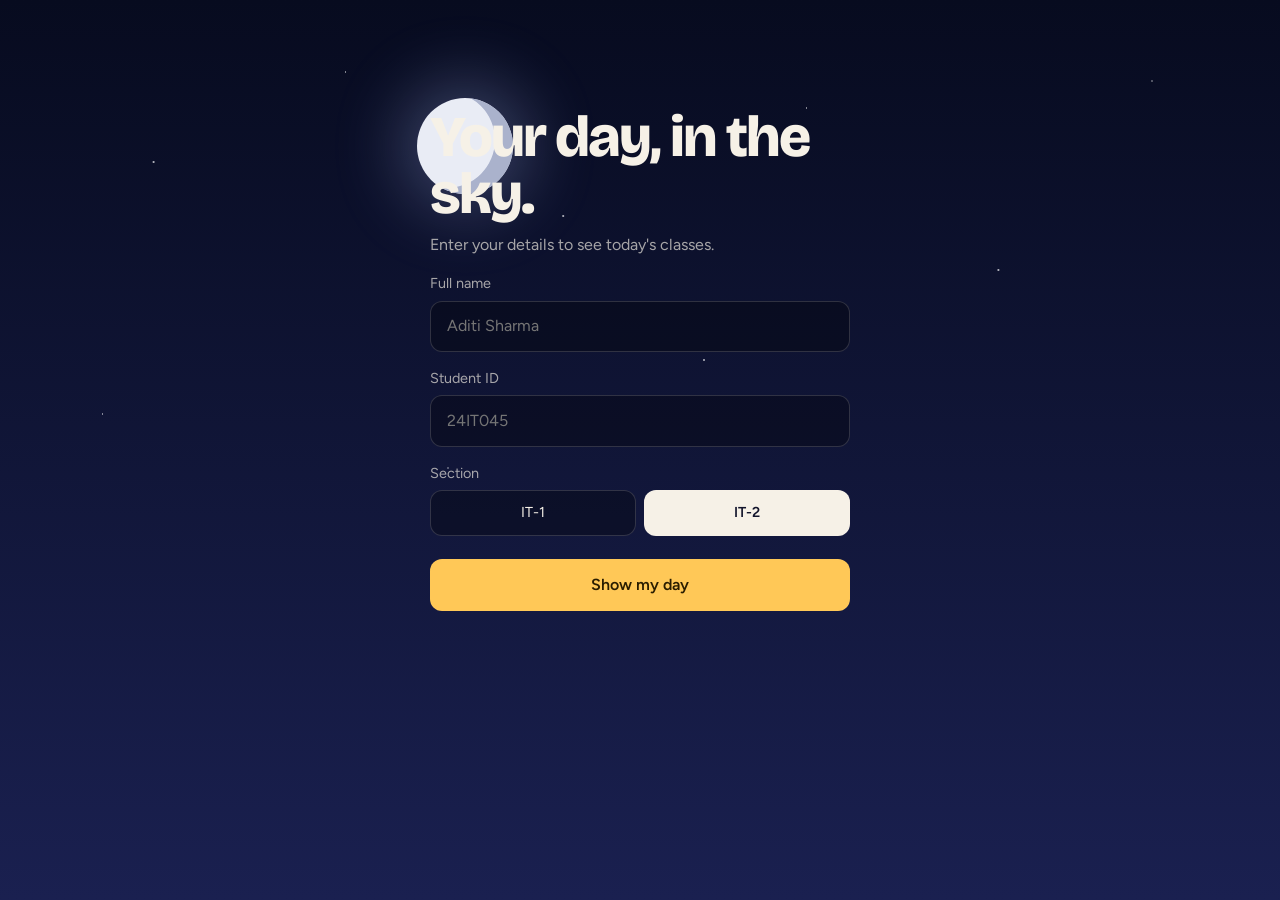
==== index.html @ 698bbb36 "Refactor attendance styles and update HTML structure" ====
<!DOCTYPE html>
<html lang="en">
<head>
<meta charset="UTF-8">
<meta name="viewport" content="width=device-width, initial-scale=1, viewport-fit=cover">
<title>IT 2nd Year · NextGen Hub</title>
<link rel="preconnect" href="https://fonts.googleapis.com">
<link rel="preconnect" href="https://fonts.gstatic.com" crossorigin>
<link href="https://fonts.googleapis.com/css2?family=Bricolage+Grotesque:opsz,wght@12..96,500;12..96,800&family=Figtree:wght@400;500;600&display=swap" rel="stylesheet">
<style>
:root{--ink:#f6f1e7;--dim:rgba(246,241,231,.66);--glass:rgba(8,10,28,.46);--line:rgba(246,241,231,.16);--amber:#ffc857;--bad:#ff8a8a;color-scheme:dark;box-sizing:border-box;padding-top:env(safe-area-inset-top,0px);padding-bottom:env(safe-area-inset-bottom,0px)}
*,*::before,*::after{box-sizing:inherit}
html{scroll-padding-top:env(safe-area-inset-top,0px);background:#0b1026}
body{margin:0;min-height:100vh;font:400 1rem/1.5 Figtree,system-ui,sans-serif;color:var(--ink);overflow-x:hidden}
button,input,textarea{font:inherit;color:inherit}
button{cursor:pointer}
:focus-visible{outline:2px solid var(--amber);outline-offset:2px}
[hidden]{display:none!important}
.sky{position:fixed;inset:0;z-index:-1;overflow:hidden}
.sky::after{content:"";position:absolute;inset:0;opacity:var(--stars,0);background:
radial-gradient(1.5px 1.5px at 12% 18%,#fff,transparent),radial-gradient(1px 1px at 27% 8%,#fff,transparent),radial-gradient(1.5px 1.5px at 44% 24%,#fff,transparent),radial-gradient(1px 1px at 63% 12%,#fff,transparent),radial-gradient(1.5px 1.5px at 78% 30%,#fff,transparent),radial-gradient(1px 1px at 90% 9%,#fff,transparent),radial-gradient(1px 1px at 8% 46%,#fff,transparent),radial-gradient(1.5px 1.5px at 55% 40%,#fff,transparent),radial-gradient(1px 1px at 35% 52%,#fff,transparent)}
.orb{position:absolute;width:150px;height:150px;border-radius:50%;transform:translate(-50%,0);transition:left 1s,top 1s}
.orb.sun{background:radial-gradient(circle,#fff3c4 0 28%,#ffc857 48%,rgba(255,200,87,.35) 62%,transparent 72%)}
.orb.moon{width:96px;height:96px;background:#e9ecf5;box-shadow:inset -18px -6px 0 0 #aab2cc,0 0 70px 14px rgba(180,195,255,.3)}
.top{display:flex;justify-content:space-between;align-items:center;padding:1rem clamp(1rem,5vw,2.5rem)}
.who{font-weight:600}.who small{display:block;font-weight:400;color:var(--dim)}
.ghost{background:var(--glass);border:1px solid var(--line);border-radius:99px;padding:.45rem 1rem;backdrop-filter:blur(12px)}
main{max-width:860px;margin:0 auto;padding:0 clamp(1rem,5vw,2rem) 8rem}
.big{font:800 clamp(2.3rem,8vw,5.2rem)/.98 "Bricolage Grotesque",sans-serif;letter-spacing:-.035em;margin:.3rem 0 .8rem;text-shadow:0 2px 24px rgba(0,0,0,.35)}
.hero{padding:min(22vh,9rem) 0 2rem;text-shadow:0 1px 12px rgba(0,0,0,.4)}
.hero .when{color:var(--dim);font-weight:500}
.hero .sub{font-size:1.1rem;color:var(--ink)}
.bar{height:6px;border-radius:9px;background:var(--line);margin-top:1.2rem;overflow:hidden;max-width:420px}
.bar i{display:block;height:100%;background:var(--amber);border-radius:9px}
.strip{display:flex;gap:.5rem;overflow-x:auto;padding:.3rem 0 1rem;scrollbar-width:none}
.strip::-webkit-scrollbar{display:none}
.chip{flex:none;background:var(--glass);border:1px solid var(--line);border-radius:99px;padding:.5rem 1rem;backdrop-filter:blur(12px);color:var(--dim)}
.chip[aria-pressed=true]{background:var(--ink);color:#12142b;font-weight:600;border-color:var(--ink)}
.chip.today::after{content:"";display:inline-block;width:6px;height:6px;border-radius:50%;background:var(--amber);margin-left:.45rem;vertical-align:middle}
h2.dayh{font:500 1.1rem "Bricolage Grotesque",sans-serif;margin:1.6rem 0 .6rem;color:var(--dim)}
.row{display:grid;grid-template-columns:7.5rem 1fr;gap:1rem;margin-bottom:.75rem;align-items:stretch}
.row time{color:var(--dim);font-size:.9rem;padding-top:1rem;text-align:right}
.card{background:var(--glass);border:1px solid var(--line);border-left:5px solid var(--c);border-radius:14px;padding:.9rem 1.1rem;backdrop-filter:blur(14px)}
.card b{font-weight:600;display:block}
.card span{color:var(--dim);font-size:.9rem}
.card em{font-style:normal;float:right;margin-left:.8rem;font-weight:600;color:var(--c)}
.row.done{opacity:.45}
.row.live .card{box-shadow:0 0 0 1px var(--c),0 0 36px -4px var(--c);background:rgba(8,10,28,.68)}
.empty{color:var(--dim);padding:2rem 0}
.panel{background:var(--glass);border:1px solid var(--line);border-radius:18px;padding:1.2rem;backdrop-filter:blur(14px)}
.chat{display:flex;flex-direction:column;gap:.7rem;padding:7rem 0 1rem}
.msg{max-width:86%;padding:.7rem 1rem;border-radius:16px;white-space:pre-wrap;background:var(--glass);border:1px solid var(--line);backdrop-filter:blur(14px)}
.msg.me{align-self:flex-end;background:var(--ink);color:#12142b;border-color:var(--ink)}
.ask{display:flex;gap:.5rem;margin-top:.5rem}
.in{width:100%;background:rgba(0,0,0,.3);border:1px solid var(--line);border-radius:12px;padding:.8rem 1rem}
.go{background:var(--amber);color:#2a1d00;border:0;border-radius:12px;padding:.7rem 1.2rem;font-weight:600}
.next{padding:min(20vh,7rem) 0 1.5rem}
.hrow{display:flex;gap:1rem;align-items:center;padding:.8rem 0;border-bottom:1px solid var(--line)}
.hrow.past{opacity:.4;text-decoration:line-through}
.hrow>span:first-child{font-size:1.6rem}.hrow div{flex:1}.hrow small{display:block;color:var(--dim)}
.notes{display:grid;gap:.8rem;margin-top:1rem}
@media(min-width:640px){.notes{grid-template-columns:1fr 1fr}}
.note{display:flex;flex-direction:column;justify-content:space-between;gap:1rem;white-space:pre-wrap}
.note small{color:var(--dim)}
.del{background:none;border:1px solid var(--line);border-radius:8px;color:var(--bad);padding:.2rem .6rem;float:right}
.auth{min-height:80vh;display:grid;place-items:center;padding:1rem}
.auth form{width:min(420px,100%)}
.auth h1{font:800 clamp(2.4rem,9vw,3.6rem)/1 "Bricolage Grotesque",sans-serif;letter-spacing:-.035em;margin:0 0 .6rem}
.auth label{display:block;margin:1rem 0 .35rem;color:var(--dim);font-size:.9rem}
.seg{display:flex;gap:.5rem}
.seg label{flex:1;margin:0;text-align:center;padding:.7rem;border:1px solid var(--line);border-radius:12px;background:rgba(0,0,0,.3);cursor:pointer;color:var(--ink)}
.seg input{position:absolute;opacity:0}
.seg label:has(input:checked){background:var(--ink);color:#12142b;font-weight:600}
.seg label:has(input:focus-visible){outline:2px solid var(--amber)}
.err{color:var(--bad);margin:.6rem 0 0}
.auth .go{width:100%;margin-top:1.4rem;padding:.9rem}
.dock{position:fixed;left:50%;bottom:calc(14px + env(safe-area-inset-bottom,0px));transform:translateX(-50%);display:flex;gap:.2rem;padding:.35rem;background:rgba(8,10,28,.72);border:1px solid var(--line);border-radius:99px;backdrop-filter:blur(18px);z-index:5}
.dock button{background:none;border:0;border-radius:99px;padding:.6rem 1.05rem;color:var(--dim)}
.dock button[aria-current=page]{background:var(--ink);color:#12142b;font-weight:600}
.toast{position:fixed;top:calc(16px + env(safe-area-inset-top,0px));left:50%;transform:translate(-50%,-90px);background:var(--ink);color:#12142b;padding:.6rem 1.1rem;border-radius:99px;font-weight:600;transition:transform .3s;z-index:9}
.toast.on{transform:translate(-50%,0)}
@media(max-width:520px){.row{grid-template-columns:1fr;gap:.2rem}.row time{text-align:left;padding:0}}
@media(prefers-reduced-motion:reduce){.orb,.toast{transition:none}}

/* ---- attendance styles (Subject & Day-wise) ---- */
.att-hero{padding:min(18vh,6rem) 0 1.2rem}
.att-summary{display:grid;grid-template-columns:repeat(auto-fit,minmax(180px,1fr));gap:.8rem;margin:1rem 0 1.2rem}
.att-stat{background:rgba(0,0,0,.25);border:1px solid var(--line);border-radius:14px;padding:.9rem 1.1rem}
.att-stat small{display:block;color:var(--dim);font-size:.8rem;margin-bottom:.2rem}
.att-stat b{font:800 1.6rem "Bricolage Grotesque",sans-serif;color:var(--ink)}
.att-stat.good b{color:#4ade80}
.att-stat.warn b{color:var(--bad)}

.att-mode-toggle{display:inline-flex;gap:.35rem;background:rgba(0,0,0,.35);padding:.3rem;border-radius:99px;border:1px solid var(--line);margin-bottom:1.2rem}
.att-mode-btn{background:none;border:0;border-radius:99px;padding:.45rem 1.1rem;color:var(--dim);font-size:.88rem;font-weight:500;cursor:pointer;transition:all .2s}
.att-mode-btn.active{background:var(--ink);color:#12142b;font-weight:600}

.att-day-strip{display:flex;gap:.5rem;overflow-x:auto;padding:.2rem 0 1.2rem;scrollbar-width:none}
.att-day-strip::-webkit-scrollbar{display:none}

.att-card{display:flex;justify-content:space-between;align-items:center;gap:1.25rem;flex-wrap:wrap;padding:1.15rem 1.3rem;position:relative;margin-bottom:1rem;background:var(--glass);border:1px solid var(--line);border-radius:16px;backdrop-filter:blur(14px)}
.att-info{flex:1;min-width:240px}
.att-meta{font-size:.82rem;color:var(--dim);margin-bottom:.25rem;display:flex;align-items:center;gap:.6rem;flex-wrap:wrap}
.att-meta span{color:var(--amber);font-weight:600}
.att-name-row{display:flex;align-items:center;gap:.6rem;flex-wrap:wrap;margin-bottom:.35rem}
.att-title{font-size:1.15rem;font-weight:600;color:var(--ink)}
.att-badge{font-size:.75rem;padding:.2rem .6rem;border-radius:99px;font-weight:600;font-family:inherit}
.att-badge.safe{background:rgba(74,222,128,.15);color:#4ade80;border:1px solid rgba(74,222,128,.3)}
.att-badge.short{background:rgba(255,138,138,.15);color:var(--bad);border:1px solid rgba(255,138,138,.3)}
.att-badge.neutral{background:rgba(246,241,231,.1);color:var(--dim);border:1px solid var(--line)}

.att-counts{font-size:.9rem;color:var(--dim);margin-bottom:.5rem}
.att-counts b{color:var(--ink);font-weight:600}

.att-bar-shell{position:relative;height:8px;background:rgba(255,255,255,.08);border-radius:99px;overflow:hidden;margin:.5rem 0}
.att-bar-fill{height:100%;border-radius:99px;transition:width .4s ease}
.att-bar-fill.safe{background:#4ade80}
.att-bar-fill.short{background:var(--bad)}
.att-target-line{position:absolute;left:75%;top:0;bottom:0;width:2px;background:var(--amber);opacity:.85;z-index:2}

.att-advice{font-size:.85rem;font-weight:500;margin-top:.45rem;display:flex;align-items:center;gap:.4rem}
.att-advice.safe{color:#4ade80}
.att-advice.short{color:var(--bad)}
.att-advice.neutral{color:var(--dim)}

.att-actions{display:flex;align-items:center;gap:.5rem;flex-wrap:wrap}
.btn-att{border:0;padding:.6rem 1.05rem;border-radius:12px;font-weight:600;font-size:.9rem;display:inline-flex;align-items:center;gap:.35rem;transition:transform .15s,opacity .15s;cursor:pointer}
.btn-att:hover{transform:translateY(-1px)}
.btn-att:active{transform:translateY(0)}
.btn-pres{background:rgba(74,222,128,.2);color:#4ade80;border:1px solid rgba(74,222,128,.4)}
.btn-pres:hover{background:rgba(74,222,128,.3)}
.btn-abs{background:rgba(255,138,138,.2);color:var(--bad);border:1px solid rgba(255,138,138,.4)}
.btn-abs:hover{background:rgba(255,138,138,.3)}
.btn-sub-opt{background:none;border:1px solid var(--line);border-radius:8px;color:var(--dim);padding:.35rem .65rem;font-size:.8rem;cursor:pointer}
.btn-sub-opt:hover{color:var(--ink);border-color:var(--dim)}
.btn-sub-del{color:var(--bad);border-color:rgba(255,138,138,.3)}
.btn-sub-del:hover{background:rgba(255,138,138,.1)}

.att-add-box{margin:1.5rem 0;display:flex;gap:.5rem;flex-wrap:wrap}
.att-add-box input{flex:1;min-width:220px}

@media(max-width:600px){
  .att-card{flex-direction:column;align-items:stretch}
  .att-actions{justify-content:space-between;width:100%;margin-top:.5rem;padding-top:.7rem;border-top:1px solid var(--line)}
  .btn-att{flex:1;justify-content:center}
}

</style>
</head>
<body>
<div class="sky" id="sky"><i class="orb sun" id="orb"></i></div>

<div class="auth" id="auth">
  <form id="login">
    <h1>Your day, in the sky.</h1>
    <p style="color:var(--dim);margin:0">Enter your details to see today's classes.</p>
    <label for="nm">Full name</label><input class="in" id="nm" autocomplete="name" placeholder="Aditi Sharma">
    <label for="sid">Student ID</label><input class="in" id="sid" autocomplete="off" placeholder="24IT045">
    <label>Section</label>
    <div class="seg"><label><input type="radio" name="sec" value="1">IT-1</label><label><input type="radio" name="sec" value="2" checked>IT-2</label></div>
    <p class="err" id="err" hidden>Enter your name and student ID to continue.</p>
    <button class="go" type="submit">Show my day</button>
  </form>
</div>

<div id="app" hidden>
  <header class="top"><div class="who" id="who"></div><button class="ghost" id="out">Sign out</button></header>
  <main>
    <section id="v-day">
      <div class="hero" id="hero"></div>
      <div class="strip" id="strip" role="group" aria-label="Pick a day"></div>
      <div id="tl"></div>
    </section>
        <section id="v-att" hidden>
      <div class="att-hero">
        <div class="when" style="color:var(--dim)">Curriculum Timetable & 75% Goal Tracker</div>
        <h1 class="big">Attendance</h1>
        <p class="sub">Mark attendance for each subject and class session as Present or Absent. Track records by day or across subjects.</p>
        
        <div class="att-summary" id="att-summary"></div>

        <div style="display:flex;justify-content:space-between;align-items:center;flex-wrap:wrap;gap:1rem;margin-bottom:.5rem">
          <div class="att-mode-toggle" id="att-mode-toggle" role="tablist">
            <button class="att-mode-btn active" data-mode="day" role="tab">📅 By Day</button>
            <button class="att-mode-btn" data-mode="subject" role="tab">📚 By Subject</button>
          </div>
          <span style="font-size:.82rem;color:var(--dim)">Auto-calculates required classes to hit 75%</span>
        </div>

        <div class="att-day-strip" id="att-day-strip" role="group" aria-label="Select day for attendance"></div>
      </div>

      <div id="att-content-view"></div>

      <div id="att-subject-tools" hidden>
        <div class="panel" style="margin:1.5rem 0">
          <label for="new-sub-name" style="display:block;color:var(--dim);font-size:.85rem;margin-bottom:.5rem">Add Additional Subject / Lab</label>
          <form class="att-add-box" id="add-sub-form">
            <input class="in" id="new-sub-name" placeholder="Subject name (e.g. Web Development, Elective Lab)..." autocomplete="off" aria-label="Subject name">
            <button class="go" type="submit">+ Add subject</button>
          </form>
        </div>
      </div>
    </section>
    <section id="v-ask" hidden>
      <div class="chat" id="log"><div class="msg">Ask me about any day's classes, who teaches a subject, where a class is, or the next holiday.</div></div>
      <div class="strip" id="sugg"></div>
      <form class="ask" id="askf"><input class="in" id="q" placeholder="Try: What's on Wednesday?" aria-label="Your question"><button class="go">Ask</button></form>
    </section>
    <section id="v-brk" hidden>
      <div class="next" id="nextbrk"></div>
      <div id="hol"></div>
    </section>
    <section id="v-notes" hidden>
      <div class="panel" style="margin-top:7rem">
        <label for="nt" style="display:block;color:var(--dim);margin-bottom:.5rem">New note</label>
        <textarea class="in" id="nt" rows="3" placeholder="A reminder, a formula, a to-do"></textarea>
        <p class="err" id="nerr" hidden>Write something before saving.</p>
        <div style="text-align:right;margin-top:.8rem"><button class="go" id="save">Save note</button></div>
      </div>
      <p style="color:var(--dim);font-size:.9rem">Notes are saved on this device only.</p>
      <div class="notes" id="notes"></div>
    </section>
  </main>
  <nav class="dock" id="dock" aria-label="Sections">
    <button data-v="day" aria-current="page">Day</button><button data-v="att">Attendance</button><button data-v="ask">Ask</button><button data-v="brk">Breaks</button><button data-v="notes">Notes</button>
  </nav>
</div>
<div class="toast" id="toast" role="status"></div>

<script>
const J="Mr. Sanjay Joshi",G="Dr. Govind Singh Kushwaha",A="Dr. Ashok Kumar",K="Prof. Arun Kumar",M="Mr. Jalaj Sharma",P="Dr. Shri Prakash Dwivedi";
const DSA="Data Structures and Algorithms",ETC="Effective Technical Communication",FIT="Foundations of Information Technology",DE="Digital Electronics",PS="Probability and Statistics",FLA="Formal Languages and Automata Theory";
const R="IT-202",PG="IT 202 / Golakota",CE="Comp Engg. Dept.";
// [day(1=Mon), start, end, subject, professor, venue, sections]
const RAW=[
[1,"11:00","12:00",DSA,J,R,"12"],[1,"12:00","13:00",ETC,G,R,"12"],[1,"15:00","16:00",FIT,A,R,"12"],
[2,"10:00","11:00",DSA,J,R,"12"],[2,"11:00","13:00",DE+" (Tutorial/Practical)",M,CE,"2"],[2,"14:00","15:00",PS+" (Tutorial)",K,PG,"1"],[2,"15:00","16:00",PS+" (Tutorial)",K,PG,"2"],[2,"16:00","17:00",FLA,P,R,"12"],
[3,"10:00","11:00",PS,K,PG,"12"],[3,"11:00","12:00",DE,M,R,"12"],[3,"12:00","13:00",FIT,A,R,"12"],[3,"15:00","17:00",DSA+" (Practical)",J,"IT-203","1"],[3,"15:00","17:00",FIT+" (Practical)",A,"IT-204","2"],
[4,"10:00","11:00",DSA,J,R,"12"],[4,"11:00","12:00",ETC,G,R,"12"],[4,"12:00","13:00",DE,M,R,"12"],[4,"15:00","17:00",DSA+" (Practical)",J,"IT-203","2"],
[5,"10:00","11:00",PS,K,PG,"12"],[5,"11:00","12:00",ETC,G,R,"12"],[5,"12:00","13:00",DE,M,R,"12"],[5,"15:00","17:00",DE+" (Practical)",M,CE,"1"],
[6,"09:00","11:00",FIT+" (Practical)",A,"IT-204","1"],[6,"11:00","12:00",FLA,P,R,"12"],[6,"12:00","13:00",PS,K,PG,"12"],[6,"14:00","18:00","NSS/NCC","","IT Complex","12"]
].map(r=>({d:r[0],s:tm(r[1]),e:tm(r[2]),sub:r[3],prof:r[4],ven:r[5],sec:r[6]}));
const HT={G:"Gazetted holiday",U:"University holiday",N:"National holiday"};
const HOL=[["2026-01-26","Republic Day","N","🇮🇳"],["2026-02-15","Mahashivratri","G","🔱"],["2026-03-03","Holika Dahan","G","🔥"],["2026-03-04","Holi","G","🎨"],["2026-03-19","Chetchand","G","🌊"],["2026-03-21","Eid-ul-Fitr","G","🌙"],["2026-03-26","Ram Navmi","G","🏹"],["2026-03-31","Mahavir Jayanti","G","🕊️"],["2026-04-03","Good Friday","G","⛪"],["2026-04-13","Approved by B.O.M.","U","🏛️"],["2026-04-14","Dr. Bheemrao Ambedkar B.day","G","📜"],["2026-05-01","Budh Purnima","G","☸️"],["2026-05-27","Eid-Ul-Zuha (Bakar-Eid)","G","🐑"],["2026-06-26","Moharram","G","🏴"],["2026-07-16","Harela","U","🌿"],["2026-08-15","Independence Day","N","🇮🇳"],["2026-08-26","Eid-E-Milad / Milad-Un-Nabi Barawafat","G","✨"],["2026-08-28","Rakshabandhan","G","🧵"],["2026-09-04","Shri Krishna Janmastmi","G","🪈"],["2026-09-17","Vishwakarma Pooja","G","⚙️"],["2026-10-02","Mahatma Gandhi Jayanti","N","🕊️"],["2026-10-20","Dushehra (Vidyadashmi)","G","🏹"],["2026-10-25","Maharishi Balmiki Jayanti","G","🪔"],["2026-11-07","Deepawali (Narak Chaturdashi)","G","🪔"],["2026-11-08","Deepawali","G","🪔"],["2026-11-10","Deepawali (Govardhan Pooja)","G","🐄"],["2026-11-11","Bhaijoo","G","👫"],["2026-11-20","Eigas-Bagwal","U","🪔"],["2026-11-24","Guru Nanak Jayanti / Guru Teghabadur Shahid Diwas","G","🪯"],["2026-12-25","Christmas Day","G","🎄"]]
.map(h=>({date:new Date(h[0]+"T00:00:00"),name:h[1],type:HT[h[2]],em:h[3]}));
const DAYS=["Sunday","Monday","Tuesday","Wednesday","Thursday","Friday","Saturday"];
const $=id=>document.getElementById(id);
let user={name:"",id:"",sec:"2"},notes={},sel=1,view="day";

function tm(s){const[a,b]=s.split(":");return +a*60+ +b}
function fmt(m){let h=Math.floor(m/60);const ap=h>=12?"PM":"AM";h=h%12||12;return h+":"+String(m%60).padStart(2,"0")+" "+ap}
function hue(s){const b=s.replace(/ \(.*\)/,"");let h=0;for(const c of b)h=(h*31+c.charCodeAt(0))%360;return h}
const mine=()=>RAW.filter(c=>c.sec.includes(user.sec)).sort((a,b)=>a.s-b.s);
const dayList=d=>mine().filter(c=>c.d===d);
function store(get,key,val){try{if(get)return JSON.parse(localStorage.getItem(key));localStorage.setItem(key,JSON.stringify(val))}catch(e){return null}}
function toast(t){const e=$("toast");e.textContent=t;e.classList.add("on");setTimeout(()=>e.classList.remove("on"),2200)}
const mins=m=>m>=60?Math.floor(m/60)+" hr"+(m%60?" "+m%60+" min":""):m+" min";
const dstr=d=>d.toLocaleDateString(undefined,{day:"numeric",month:"long",year:"numeric"});
const today0=()=>{const t=new Date();t.setHours(0,0,0,0);return t};

/* ---- sky ---- */
function paintSky(){
  const n=new Date(),t=n.getHours()+n.getMinutes()/60;
  const p=t<5||t>=20?["#070b1f","#1a2050",1]:t<8?["#2d2250","#b5605a",.25]:t<16?["#17456a","#3d86a0",0]:["#2b1d4a","#b34f5e",.15];
  $("sky").style.background=`linear-gradient(180deg,${p[0]},${p[1]})`;$("sky").style.setProperty("--stars",p[2]);
  document.documentElement.style.background=p[0];
  const o=$("orb"),day=t>=6&&t<18,q=day?(t-6)/12:((t<6?t+24:t)-18)/12;
  o.className="orb "+(day?"sun":"moon");
  o.style.left=(8+q*84)+"%";o.style.top=(6+(1-Math.sin(Math.PI*q))*38)+"vh";
}

/* ---- day view ---- */
function hero(){
  const n=new Date(),nm=n.getHours()*60+n.getMinutes(),d=n.getDay(),list=dayList(d);
  const live=list.find(c=>nm>=c.s&&nm<c.e),nx=list.find(c=>c.s>nm);
  const clock=n.toLocaleDateString(undefined,{weekday:"long",day:"numeric",month:"long"})+", "+n.toLocaleTimeString(undefined,{hour:"numeric",minute:"2-digit",second:"2-digit"});
  let h=`<div class="when">${clock}</div>`;
  if(live){const pr=Math.round((nm-live.s)/(live.e-live.s)*100);
    h+=`<h1 class="big">${live.sub}</h1><div class="sub">${live.ven}${live.prof?" · "+live.prof:""}</div><div class="when" style="margin-top:.4rem">Ends at ${fmt(live.e)}, ${mins(live.e-nm)} left</div><div class="bar" role="progressbar" aria-valuenow="${pr}" aria-valuemin="0" aria-valuemax="100"><i style="width:${pr}%"></i></div>`;
  }else if(nx){
    h+=`<h1 class="big">${nx.sub}</h1><div class="sub">${nx.ven}${nx.prof?" · "+nx.prof:""}</div><div class="when" style="margin-top:.4rem">Starts at ${fmt(nx.s)}, in ${mins(nx.s-nm)}</div>`;
  }else{
    let t="";for(let i=1;i<=7;i++){const dd=(d+i)%7,l=dayList(dd);if(l.length){t=`Next class: ${DAYS[dd]} at ${fmt(l[0].s)}, ${l[0].sub}.`;break}}
    h+=`<h1 class="big">${list.length?"Done for today.":"No classes today."}</h1><div class="sub">${t}</div>`;
  }
  $("hero").innerHTML=h;
}
function strip(){
  const td=new Date().getDay();
  $("strip").innerHTML=["All",1,2,3,4,5,6].map(v=>`<button class="chip${v===td?" today":""}" data-d="${v}" aria-pressed="${v===sel}">${v==="All"?"Whole week":DAYS[v]}</button>`).join("");
}
function row(c,st){const col=`hsl(${hue(c.sub)} 75% 68%)`;
  return `<div class="row ${st}" style="--c:${col}"><time>${fmt(c.s)} – ${fmt(c.e)}</time><div class="card"><em>${c.ven}</em><b>${c.sub}</b><span>${c.prof||"All students"}</span></div></div>`}
function timeline(){
  const n=new Date(),nm=n.getHours()*60+n.getMinutes(),td=n.getDay();
  const ds=sel==="All"?[1,2,3,4,5,6]:[sel];let h="";
  ds.forEach(d=>{const l=dayList(d);
    if(sel==="All")h+=`<h2 class="dayh">${DAYS[d]}</h2>`;
    if(!l.length){h+=`<div class="empty">No classes on ${DAYS[d]}.</div>`;return}
    h+=l.map(c=>row(c,d===td?(nm>=c.e?"done":nm>=c.s?"live":""):"")).join("")});
  $("tl").innerHTML=h;
}

/* ---- ask ---- */
function say(who,t){const m=document.createElement("div");m.className="msg "+who;m.textContent=t;$("log").appendChild(m);m.scrollIntoView({block:"end",behavior:"smooth"})}
function bot(raw){
  const q=raw.toLowerCase(),has=(...w)=>w.some(x=>new RegExp("\\b"+x+"\\b").test(q)),first=user.name.split(" ")[0]||"there";
  let d=DAYS.findIndex(x=>q.includes(x.toLowerCase()));if(has("today"))d=new Date().getDay();
  if(d===0)return "Sunday has no classes. Enjoy the day off.";
  if(d>0){const l=dayList(d);return l.length?`${DAYS[d]} for IT-${user.sec}:\n`+l.map(c=>`• ${fmt(c.s)}–${fmt(c.e)}: ${c.sub} in ${c.ven}${c.prof?" ("+c.prof+")":""}`).join("\n"):`No classes on ${DAYS[d]}.`}
  if(has("holiday","holidays","break","breaks","vacation")){const t=today0(),h=HOL.find(x=>x.date>=t);if(!h)return "No more holidays are listed for 2026.";const n=Math.round((h.date-t)/864e5);return `Next up: ${h.em} ${h.name} on ${dstr(h.date)}, ${n?n+" day"+(n>1?"s":"")+" away":"today"}.`}
  const T=[[["data structures","dsa"],DSA,J],[["digital electronics","de"],DE,M],[["automata","formal languages","flat"],FLA,P],[["probability","statistics","stats"],PS,K],[["communication","etc"],ETC,G],[["fit","foundations"],FIT,A]];
  const hit=T.find(t=>t[0].some(k=>k.includes(" ")?q.includes(k):has(k)));
  if(has("who","professor","teacher","teaches","faculty")){if(hit)return `${hit[1]} is taught by ${hit[2]}.`;return "Faculty:\n"+T.map(t=>`• ${t[1]}: ${t[2]}`).join("\n")}
  if(has("venue","room","where","location")){if(hit){const v=[...new Set(mine().filter(c=>c.sub.startsWith(hit[1])).map(c=>c.ven))];return `${hit[1]} meets at ${v.join(" and ")}.`}return "Most lectures are in IT-202. Labs use IT-203, IT-204 or the Comp Engg. Dept."}
  if(has("section"))return `You're signed in to IT-${user.sec}.`;
  if(has("hi","hello","hey"))return `Hi ${first}! Ask me about a day's classes, a professor, a room or the next holiday.`;
  return "I can look up a day's classes, professors, rooms and holidays. Try: What's on Wednesday?";
}
function send(t){t=t.trim();if(!t)return;say("me",t);$("q").value="";setTimeout(()=>say("bot",bot(t)),200)}

/* ---- breaks ---- */
function breaks(){
  const t=today0();let nx=null,h="";
  HOL.forEach(x=>{const past=x.date<t;if(!past&&!nx)nx=x;
    h+=`<div class="hrow${past?" past":""}"><span>${x.em}</span><div>${x.name}<small>${dstr(x.date)} · ${x.type}</small></div></div>`});
  if(nx){const n=Math.round((nx.date-t)/864e5);$("nextbrk").innerHTML=`<div class="when" style="color:var(--dim)">Next break</div><h1 class="big">${nx.em} ${nx.name}</h1><div class="sub">${n?n+" day"+(n>1?"s":"")+" to go":"Today"} · ${dstr(nx.date)}</div>`}
  else $("nextbrk").innerHTML=`<h1 class="big">No more breaks in 2026.</h1>`;
  $("hol").innerHTML=h;
}

/* ---- notes ---- */
const myNotes=()=>notes[user.id]||(notes[user.id]=[]);
function renderNotes(){
  const l=myNotes(),box=$("notes");box.innerHTML="";
  if(!l.length){box.innerHTML='<p class="empty" style="grid-column:1/-1">No notes yet. Write your first one above.</p>';return}
  l.forEach(n=>{const c=document.createElement("div");c.className="panel note";
    const t=document.createElement("div");t.textContent=n.text;
    const f=document.createElement("small");f.textContent=n.at;
    const b=document.createElement("button");b.className="del";b.textContent="Delete";b.onclick=()=>{notes[user.id]=l.filter(x=>x.id!==n.id);store(0,"nx_notes",notes);renderNotes()};
    f.appendChild(b);c.append(t,f);box.appendChild(c)});
}

/* ---- shell ---- */
function go(v){view=v;["day","att","ask","brk","notes"].forEach(x=>$("v-"+x).hidden=x!==v);
  document.querySelectorAll("#dock button").forEach(b=>{if(b.dataset.v===v)b.setAttribute("aria-current","page");else b.removeAttribute("aria-current")});if(v==="att")renderAttendance();
  scrollTo(0,0)}
function enter(auto){
  $("auth").hidden=true;$("app").hidden=false;
  $("who").innerHTML="";const a=document.createElement("span");a.textContent=user.name.split(" ")[0];
  const s=document.createElement("small");s.textContent=`IT-${user.sec} · ${user.id}`;$("who").append(a,s);
  const d=new Date().getDay();sel=d===0?1:d;
  strip();timeline();hero();breaks();renderNotes();initAttendance();paintSky();go("day");
  if(!auto)toast("Signed in")}
$("login").onsubmit=e=>{e.preventDefault();const n=$("nm").value.trim(),i=$("sid").value.trim();
  if(!n||!i){$("err").hidden=false;return}$("err").hidden=true;
  user={name:n,id:i,sec:document.querySelector("input[name=sec]:checked").value};store(0,"nx_user",user);enter(false)};
$("out").onclick=()=>{try{localStorage.removeItem("nx_user")}catch(e){}$("app").hidden=true;$("auth").hidden=false;$("login").reset()};
$("dock").onclick=e=>{const b=e.target.closest("button");if(b)go(b.dataset.v)};
$("strip").onclick=e=>{const b=e.target.closest("button");if(!b)return;sel=b.dataset.d==="All"?"All":+b.dataset.d;strip();timeline()};
$("askf").onsubmit=e=>{e.preventDefault();send($("q").value)};
$("sugg").innerHTML=["Monday schedule","Who teaches Data Structures?","Next holiday","Where is Probability?"].map(t=>`<button class="chip" data-q="${t}">${t}</button>`).join("");
$("sugg").onclick=e=>{const b=e.target.closest("button");if(b)send(b.dataset.q)};
$("save").onclick=()=>{const v=$("nt").value.trim();if(!v){$("nerr").hidden=false;return}$("nerr").hidden=true;
  myNotes().unshift({id:Date.now(),text:v,at:new Date().toLocaleString()});store(0,"nx_notes",notes);$("nt").value="";renderNotes();toast("Note saved")};

notes=store(1,"nx_notes")||{};
const saved=store(1,"nx_user");
if(saved&&saved.name){user=saved;enter(true)}else{paintSky()}
setInterval(()=>{paintSky();if(!$("app").hidden&&view==="day"){hero();if(sel==="All"||sel===new Date().getDay())timeline()}},1000);

/* ---- Attendance Logic (By Day & By Subject) ---- */
let attendance = {};
let attViewMode = "day"; // "day" or "subject"
let attDaySel = "today"; // "today", 1, 2, 3, 4, 5, 6

const defaultSubs = [
  "Data Structures and Algorithms",
  "Effective Technical Communication",
  "Foundations of Information Technology",
  "Digital Electronics",
  "Probability and Statistics",
  "Formal Languages and Automata Theory",
  "NSS/NCC"
];

function myAtt(){
  if(!attendance[user.id]){
    // Seed subjects from timetable for the active section
    const secSubs = [...new Set(mine().map(c => c.sub.replace(/ \(Practical\)|\(Tutorial\/Practical\)|\(Tutorial\)/, "").trim()))];
    const initialList = secSubs.length ? secSubs : defaultSubs;
    attendance[user.id] = initialList.map(name => ({
      id: "sub_" + Math.random().toString(36).substr(2, 9),
      name: name,
      attended: 0,
      total: 0,
      history: []
    }));
  }
  return attendance[user.id];
}

function initAttendance(){
  attendance = store(1, "nx_attendance") || {};
  myAtt();
}

function saveAttendance(){
  store(0, "nx_attendance", attendance);
  renderAttendance();
}

function getSubjectRecord(subName){
  const list = myAtt();
  const cleanName = subName.replace(/ \(Practical\)|\(Tutorial\/Practical\)|\(Tutorial\)/, "").trim();
  let found = list.find(s => s.name.toLowerCase() === subName.toLowerCase() || s.name.toLowerCase() === cleanName.toLowerCase());
  if(!found){
    found = {
      id: "sub_" + Math.random().toString(36).substr(2, 9),
      name: subName,
      attended: 0,
      total: 0,
      history: []
    };
    list.push(found);
    saveAttendance();
  }
  return found;
}

function calcTarget(a, t){
  if(t === 0) return { pct: 0, needed: 0, canBunk: 0, state: "none" };
  const pct = (a / t) * 100;
  if(pct < 75){
    // Required to reach 75%: (a + x) / (t + x) >= 0.75 => x = 3t - 4a
    const needed = Math.max(0, 3 * t - 4 * a);
    return { pct, needed, canBunk: 0, state: "short" };
  } else {
    // Can safely miss without dropping below 75%: y = floor((4a - 3t) / 3)
    const canBunk = Math.floor((4 * a - 3 * t) / 3);
    return { pct, needed: 0, canBunk, state: "safe" };
  }
}

function renderAttDayStrip(){
  const stripBox = $("att-day-strip");
  if(!stripBox) return;

  if(attViewMode === "subject"){
    stripBox.style.display = "none";
    return;
  }
  stripBox.style.display = "flex";

  const todayNum = new Date().getDay();
  const options = [
    { id: "today", label: todayNum === 0 ? "Today (Sun)" : "Today (" + DAYS[todayNum].slice(0,3) + ")" },
    { id: 1, label: "Monday" },
    { id: 2, label: "Tuesday" },
    { id: 3, label: "Wednesday" },
    { id: 4, label: "Thursday" },
    { id: 5, label: "Friday" },
    { id: 6, label: "Saturday" }
  ];

  stripBox.innerHTML = options.map(opt => {
    const isToday = opt.id === todayNum || (opt.id === "today" && todayNum !== 0);
    const isSel = attDaySel === opt.id;
    return `<button class="chip${isToday ? ' today' : ''}" data-attday="${opt.id}" aria-pressed="${isSel}">${opt.label}</button>`;
  }).join("");

  stripBox.onclick = e => {
    const btn = e.target.closest("button");
    if(!btn) return;
    const v = btn.dataset.attday;
    attDaySel = (v === "today") ? v : +v;
    renderAttendance();
  };
}

function renderAttendance(){
  renderAttDayStrip();
  const list = myAtt();
  const summaryBox = $("att-summary");
  const viewContainer = $("att-content-view");
  const subTools = $("att-subject-tools");
  if(!summaryBox || !viewContainer) return;

  // Update mode toggle buttons
  document.querySelectorAll(".att-mode-btn").forEach(b => {
    b.classList.toggle("active", b.dataset.mode === attViewMode);
  });

  // Calculate Overall Stats across all subjects
  let totAtt = 0, totHeld = 0;
  list.forEach(s => { totAtt += s.attended; totHeld += s.total; });
  const overall = calcTarget(totAtt, totHeld);

  let overallHtml = `
    <div class="att-stat ${overall.state === 'safe' ? 'good' : overall.state === 'short' ? 'warn' : ''}">
      <small>Overall Attendance</small>
      <b>${totHeld ? overall.pct.toFixed(1) + '%' : '0.0%'}</b>
    </div>
    <div class="att-stat">
      <small>Total Class Sessions</small>
      <b>${totAtt} / ${totHeld} attended</b>
    </div>
  `;

  if(totHeld === 0){
    overallHtml += `
      <div class="att-stat">
        <small>75% Criteria Status</small>
        <span style="color:var(--dim);font-size:.95rem">Mark classes to begin</span>
      </div>
    `;
  } else if(overall.state === 'short'){
    overallHtml += `
      <div class="att-stat warn">
        <small>Needed for 75% Overall</small>
        <b>Attend next ${overall.needed} class${overall.needed > 1 ? 'es' : ''}</b>
      </div>
    `;
  } else {
    overallHtml += `
      <div class="att-stat good">
        <small>Safe to Miss (Overall)</small>
        <b>Can miss ${overall.canBunk} class${overall.canBunk > 1 ? 'es' : ''}</b>
      </div>
    `;
  }
  summaryBox.innerHTML = overallHtml;

  if(attViewMode === "day"){
    if(subTools) subTools.hidden = true;
    const activeDayNum = attDaySel === "today" ? (new Date().getDay() || 1) : attDaySel;
    renderDayWiseView(viewContainer, activeDayNum);
  } else {
    if(subTools) subTools.hidden = false;
    renderSubjectWiseView(viewContainer, list);
  }
}

function renderDayWiseView(container, dayNum){
  container.innerHTML = "";
  const dayName = DAYS[dayNum];
  const classesToday = dayList(dayNum);

  const headerDiv = document.createElement("div");
  headerDiv.style.margin = "0.2rem 0 1rem";
  headerDiv.innerHTML = `<h2 class="dayh" style="margin:0 0 .25rem">${dayName} Timetable Sessions (${classesToday.length})</h2>
  <span style="font-size:.85rem;color:var(--dim)">Mark each class session as Present or Absent on the right end to update that subject's attendance.</span>`;
  container.appendChild(headerDiv);

  if(!classesToday.length){
    container.innerHTML += `<div class="panel empty" style="text-align:center;padding:3rem 1rem">No classes scheduled on ${dayName}. Enjoy your day off!</div>`;
    return;
  }

  classesToday.forEach(cls => {
    const sub = getSubjectRecord(cls.sub);
    const card = document.createElement("div");
    card.className = "panel att-card";

    const stat = calcTarget(sub.attended, sub.total);
    const pctStr = sub.total ? stat.pct.toFixed(1) + "%" : "0.0%";

    let badgeClass = "neutral", badgeText = "No classes yet";
    let barClass = "safe";
    let adviceHtml = "";

    if(sub.total > 0){
      if(stat.state === "safe"){
        badgeClass = "safe";
        badgeText = pctStr;
        barClass = "safe";
        if(stat.canBunk > 0){
          adviceHtml = `<span class="att-advice safe">✅ Safe: You can miss next <b>${stat.canBunk}</b> class${stat.canBunk > 1 ? 'es' : ''} without dropping below 75%.</span>`;
        } else {
          adviceHtml = `<span class="att-advice safe">🎯 Exactly at 75%: Attend the next class to maintain criteria!</span>`;
        }
      } else {
        badgeClass = "short";
        badgeText = pctStr;
        barClass = "short";
        adviceHtml = `<span class="att-advice short">⚠️ Need to attend next <b>${stat.needed}</b> class${stat.needed > 1 ? 'es' : ''} consecutively to reach 75%.</span>`;
      }
    } else {
      adviceHtml = `<span class="att-advice neutral">No attendance recorded yet. Tap Present or Absent to log.</span>`;
    }

    const barWidth = sub.total ? Math.min(100, Math.round(stat.pct)) : 0;

    card.innerHTML = `
      <div class="att-info">
        <div class="att-meta">
          <span>${fmt(cls.s)} – ${fmt(cls.e)}</span> • <em>${cls.ven}</em> ${cls.prof ? ' • ' + cls.prof : ''}
        </div>
        <div class="att-name-row">
          <span class="att-title">${cls.sub}</span>
          <span class="att-badge ${badgeClass}">${badgeText}</span>
        </div>
        <div class="att-counts">
          Subject Standing: <b>${sub.attended}</b> attended / <b>${sub.total}</b> held
        </div>
        <div class="att-bar-shell" title="75% marker indicated">
          <div class="att-target-line" title="75% minimum threshold"></div>
          <div class="att-bar-fill ${barClass}" style="width:${barWidth}%"></div>
        </div>
        ${adviceHtml}
      </div>

      <div class="att-actions">
        <button class="btn-att btn-pres" data-action="pres" data-id="${sub.id}" data-name="${cls.sub}">
          ✓ Present
        </button>
        <button class="btn-att btn-abs" data-action="abs" data-id="${sub.id}" data-name="${cls.sub}">
          ✕ Absent
        </button>
        ${sub.history && sub.history.length ? `<button class="btn-sub-opt" data-action="undo" data-id="${sub.id}" data-name="${cls.sub}" title="Undo last action">↩</button>` : ''}
        <button class="btn-sub-opt" data-action="edit" data-id="${sub.id}" title="Edit records">✎</button>
      </div>
    `;

    container.appendChild(card);
  });
}

function renderSubjectWiseView(container, list){
  container.innerHTML = "";
  const headerDiv = document.createElement("div");
  headerDiv.style.margin = "0.2rem 0 1rem";
  headerDiv.innerHTML = `<h2 class="dayh" style="margin:0 0 .25rem">Subject Attendance Summary (${list.length} subjects)</h2>
  <span style="font-size:.85rem;color:var(--dim)">Track cumulative attendance, update counts manually, or log classes directly.</span>`;
  container.appendChild(headerDiv);

  if(!list.length){
    container.innerHTML += '<p class="empty">No subjects found. Add a subject using the form below.</p>';
    return;
  }

  list.forEach(sub => {
    const card = document.createElement("div");
    card.className = "panel att-card";

    const stat = calcTarget(sub.attended, sub.total);
    const pctStr = sub.total ? stat.pct.toFixed(1) + "%" : "0.0%";

    let badgeClass = "neutral", badgeText = "No classes yet";
    let barClass = "safe";
    let adviceHtml = "";

    if(sub.total > 0){
      if(stat.state === "safe"){
        badgeClass = "safe";
        badgeText = pctStr;
        barClass = "safe";
        if(stat.canBunk > 0){
          adviceHtml = `<span class="att-advice safe">✅ Safe: You can miss next <b>${stat.canBunk}</b> class${stat.canBunk > 1 ? 'es' : ''} without dropping below 75%.</span>`;
        } else {
          adviceHtml = `<span class="att-advice safe">🎯 Exactly at 75%: Attend the next class to maintain criteria!</span>`;
        }
      } else {
        badgeClass = "short";
        badgeText = pctStr;
        barClass = "short";
        adviceHtml = `<span class="att-advice short">⚠️ Need to attend next <b>${stat.needed}</b> class${stat.needed > 1 ? 'es' : ''} consecutively to reach 75%.</span>`;
      }
    } else {
      adviceHtml = `<span class="att-advice neutral">No attendance recorded yet. Tap Present or Absent to log.</span>`;
    }

    const barWidth = sub.total ? Math.min(100, Math.round(stat.pct)) : 0;

    card.innerHTML = `
      <div class="att-info">
        <div class="att-name-row">
          <span class="att-title">${sub.name}</span>
          <span class="att-badge ${badgeClass}">${badgeText}</span>
        </div>
        <div class="att-counts">
          Classes: <b>${sub.attended}</b> attended / <b>${sub.total}</b> total held
        </div>
        <div class="att-bar-shell" title="75% marker indicated">
          <div class="att-target-line" title="75% minimum threshold"></div>
          <div class="att-bar-fill ${barClass}" style="width:${barWidth}%"></div>
        </div>
        ${adviceHtml}
      </div>

      <div class="att-actions">
        <button class="btn-att btn-pres" data-action="pres" data-id="${sub.id}" data-name="${sub.name}">
          ✓ Present
        </button>
        <button class="btn-att btn-abs" data-action="abs" data-id="${sub.id}" data-name="${sub.name}">
          ✕ Absent
        </button>
        ${sub.history && sub.history.length ? `<button class="btn-sub-opt" data-action="undo" data-id="${sub.id}" data-name="${sub.name}" title="Undo last action">↩</button>` : ''}
        <button class="btn-sub-opt" data-action="edit" data-id="${sub.id}" title="Manually update records">✎ Edit</button>
        <button class="btn-sub-opt btn-sub-del" data-action="del" data-id="${sub.id}" title="Remove subject">✕</button>
      </div>
    `;

    container.appendChild(card);
  });
}

function handleAttAction(action, id, optName){
  const list = myAtt();
  const sub = list.find(s => s.id === id);
  if(!sub) return;

  if(!sub.history) sub.history = [];
  const displayName = optName || sub.name;

  if(action === "pres"){
    sub.attended += 1;
    sub.total += 1;
    sub.history.push("P");
    saveAttendance();
    toast(`${displayName}: Marked Present (+1)`);
  } else if(action === "abs"){
    sub.total += 1;
    sub.history.push("A");
    saveAttendance();
    toast(`${displayName}: Marked Absent`);
  } else if(action === "undo"){
    if(!sub.history.length) return;
    const last = sub.history.pop();
    if(last === "P"){
      sub.attended = Math.max(0, sub.attended - 1);
      sub.total = Math.max(0, sub.total - 1);
    } else if(last === "A"){
      sub.total = Math.max(0, sub.total - 1);
    }
    saveAttendance();
    toast(`Undid last entry for ${displayName}`);
  } else if(action === "edit"){
    const newA = prompt(`Enter attended classes for ${sub.name}:`, sub.attended);
    if(newA === null) return;
    const newT = prompt(`Enter total classes held for ${sub.name}:`, sub.total);
    if(newT === null) return;
    const numA = parseInt(newA, 10), numT = parseInt(newT, 10);
    if(isNaN(numA) || isNaN(numT) || numA < 0 || numT < numA){
      alert("Invalid input: Total held classes must be greater than or equal to attended classes.");
      return;
    }
    sub.attended = numA;
    sub.total = numT;
    sub.history = [];
    saveAttendance();
    toast(`Updated records for ${sub.name}`);
  } else if(action === "del"){
    if(confirm(`Remove ${sub.name} from attendance tracker?`)){
      attendance[user.id] = list.filter(s => s.id !== id);
      saveAttendance();
      toast(`Removed ${sub.name}`);
    }
  }
}

// Mode toggle listener (By Day vs By Subject)
document.addEventListener("click", e => {
  const modeBtn = e.target.closest(".att-mode-btn");
  if(modeBtn){
    attViewMode = modeBtn.dataset.mode;
    renderAttendance();
    return;
  }

  const actBtn = e.target.closest("[data-action]");
  if(actBtn){
    const action = actBtn.dataset.action;
    const id = actBtn.dataset.id;
    const optName = actBtn.dataset.name;
    if(action && id){
      handleAttAction(action, id, optName);
    }
  }
});

// Listener for custom subject addition
document.addEventListener("DOMContentLoaded", () => {
  const form = $("add-sub-form");
  if(form){
    form.onsubmit = e => {
      e.preventDefault();
      const inp = $("new-sub-name");
      const name = inp.value.trim();
      if(!name) return;
      const list = myAtt();
      if(list.some(s => s.name.toLowerCase() === name.toLowerCase())){
        toast("Subject already exists");
        return;
      }
      list.push({
        id: "sub_" + Math.random().toString(36).substr(2, 9),
        name: name,
        attended: 0,
        total: 0,
        history: []
      });
      saveAttendance();
      inp.value = "";
      toast(`Added ${name}`);
    };
  }
});

</script>
</body>
</html>
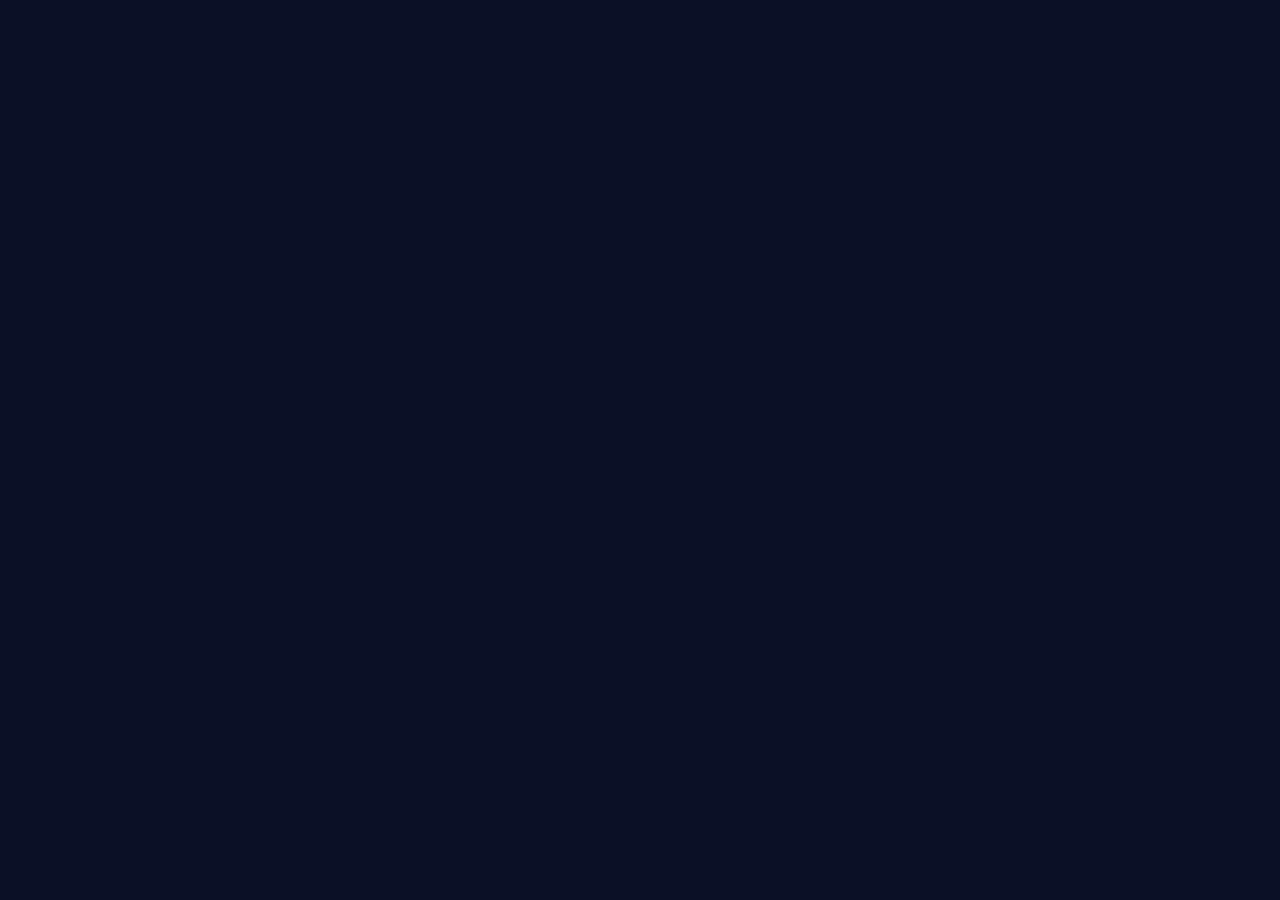
==== commit 4f3f0869: "Update index.html" ====
--- a/index.html
+++ b/index.html
@@ -50,764 +50,3 @@
 .panel{background:var(--glass);border:1px solid var(--line);border-radius:18px;padding:1.2rem;backdrop-filter:blur(14px)}
 .chat{display:flex;flex-direction:column;gap:.7rem;padding:7rem 0 1rem}
 .msg{max-width:86%;padding:.7rem 1rem;border-radius:16px;white-space:pre-wrap;background:var(--glass);border:1px solid var(--line);backdrop-filter:blur(14px)}
-.msg.me{align-self:flex-end;background:var(--ink);color:#12142b;border-color:var(--ink)}
-.ask{display:flex;gap:.5rem;margin-top:.5rem}
-.in{width:100%;background:rgba(0,0,0,.3);border:1px solid var(--line);border-radius:12px;padding:.8rem 1rem}
-.go{background:var(--amber);color:#2a1d00;border:0;border-radius:12px;padding:.7rem 1.2rem;font-weight:600}
-.next{padding:min(20vh,7rem) 0 1.5rem}
-.hrow{display:flex;gap:1rem;align-items:center;padding:.8rem 0;border-bottom:1px solid var(--line)}
-.hrow.past{opacity:.4;text-decoration:line-through}
-.hrow>span:first-child{font-size:1.6rem}.hrow div{flex:1}.hrow small{display:block;color:var(--dim)}
-.notes{display:grid;gap:.8rem;margin-top:1rem}
-@media(min-width:640px){.notes{grid-template-columns:1fr 1fr}}
-.note{display:flex;flex-direction:column;justify-content:space-between;gap:1rem;white-space:pre-wrap}
-.note small{color:var(--dim)}
-.del{background:none;border:1px solid var(--line);border-radius:8px;color:var(--bad);padding:.2rem .6rem;float:right}
-.auth{min-height:80vh;display:grid;place-items:center;padding:1rem}
-.auth form{width:min(420px,100%)}
-.auth h1{font:800 clamp(2.4rem,9vw,3.6rem)/1 "Bricolage Grotesque",sans-serif;letter-spacing:-.035em;margin:0 0 .6rem}
-.auth label{display:block;margin:1rem 0 .35rem;color:var(--dim);font-size:.9rem}
-.seg{display:flex;gap:.5rem}
-.seg label{flex:1;margin:0;text-align:center;padding:.7rem;border:1px solid var(--line);border-radius:12px;background:rgba(0,0,0,.3);cursor:pointer;color:var(--ink)}
-.seg input{position:absolute;opacity:0}
-.seg label:has(input:checked){background:var(--ink);color:#12142b;font-weight:600}
-.seg label:has(input:focus-visible){outline:2px solid var(--amber)}
-.err{color:var(--bad);margin:.6rem 0 0}
-.auth .go{width:100%;margin-top:1.4rem;padding:.9rem}
-.dock{position:fixed;left:50%;bottom:calc(14px + env(safe-area-inset-bottom,0px));transform:translateX(-50%);display:flex;gap:.2rem;padding:.35rem;background:rgba(8,10,28,.72);border:1px solid var(--line);border-radius:99px;backdrop-filter:blur(18px);z-index:5}
-.dock button{background:none;border:0;border-radius:99px;padding:.6rem 1.05rem;color:var(--dim)}
-.dock button[aria-current=page]{background:var(--ink);color:#12142b;font-weight:600}
-.toast{position:fixed;top:calc(16px + env(safe-area-inset-top,0px));left:50%;transform:translate(-50%,-90px);background:var(--ink);color:#12142b;padding:.6rem 1.1rem;border-radius:99px;font-weight:600;transition:transform .3s;z-index:9}
-.toast.on{transform:translate(-50%,0)}
-@media(max-width:520px){.row{grid-template-columns:1fr;gap:.2rem}.row time{text-align:left;padding:0}}
-@media(prefers-reduced-motion:reduce){.orb,.toast{transition:none}}
-
-/* ---- attendance styles (Subject & Day-wise) ---- */
-.att-hero{padding:min(18vh,6rem) 0 1.2rem}
-.att-summary{display:grid;grid-template-columns:repeat(auto-fit,minmax(180px,1fr));gap:.8rem;margin:1rem 0 1.2rem}
-.att-stat{background:rgba(0,0,0,.25);border:1px solid var(--line);border-radius:14px;padding:.9rem 1.1rem}
-.att-stat small{display:block;color:var(--dim);font-size:.8rem;margin-bottom:.2rem}
-.att-stat b{font:800 1.6rem "Bricolage Grotesque",sans-serif;color:var(--ink)}
-.att-stat.good b{color:#4ade80}
-.att-stat.warn b{color:var(--bad)}
-
-.att-mode-toggle{display:inline-flex;gap:.35rem;background:rgba(0,0,0,.35);padding:.3rem;border-radius:99px;border:1px solid var(--line);margin-bottom:1.2rem}
-.att-mode-btn{background:none;border:0;border-radius:99px;padding:.45rem 1.1rem;color:var(--dim);font-size:.88rem;font-weight:500;cursor:pointer;transition:all .2s}
-.att-mode-btn.active{background:var(--ink);color:#12142b;font-weight:600}
-
-.att-day-strip{display:flex;gap:.5rem;overflow-x:auto;padding:.2rem 0 1.2rem;scrollbar-width:none}
-.att-day-strip::-webkit-scrollbar{display:none}
-
-.att-card{display:flex;justify-content:space-between;align-items:center;gap:1.25rem;flex-wrap:wrap;padding:1.15rem 1.3rem;position:relative;margin-bottom:1rem;background:var(--glass);border:1px solid var(--line);border-radius:16px;backdrop-filter:blur(14px)}
-.att-info{flex:1;min-width:240px}
-.att-meta{font-size:.82rem;color:var(--dim);margin-bottom:.25rem;display:flex;align-items:center;gap:.6rem;flex-wrap:wrap}
-.att-meta span{color:var(--amber);font-weight:600}
-.att-name-row{display:flex;align-items:center;gap:.6rem;flex-wrap:wrap;margin-bottom:.35rem}
-.att-title{font-size:1.15rem;font-weight:600;color:var(--ink)}
-.att-badge{font-size:.75rem;padding:.2rem .6rem;border-radius:99px;font-weight:600;font-family:inherit}
-.att-badge.safe{background:rgba(74,222,128,.15);color:#4ade80;border:1px solid rgba(74,222,128,.3)}
-.att-badge.short{background:rgba(255,138,138,.15);color:var(--bad);border:1px solid rgba(255,138,138,.3)}
-.att-badge.neutral{background:rgba(246,241,231,.1);color:var(--dim);border:1px solid var(--line)}
-
-.att-counts{font-size:.9rem;color:var(--dim);margin-bottom:.5rem}
-.att-counts b{color:var(--ink);font-weight:600}
-
-.att-bar-shell{position:relative;height:8px;background:rgba(255,255,255,.08);border-radius:99px;overflow:hidden;margin:.5rem 0}
-.att-bar-fill{height:100%;border-radius:99px;transition:width .4s ease}
-.att-bar-fill.safe{background:#4ade80}
-.att-bar-fill.short{background:var(--bad)}
-.att-target-line{position:absolute;left:75%;top:0;bottom:0;width:2px;background:var(--amber);opacity:.85;z-index:2}
-
-.att-advice{font-size:.85rem;font-weight:500;margin-top:.45rem;display:flex;align-items:center;gap:.4rem}
-.att-advice.safe{color:#4ade80}
-.att-advice.short{color:var(--bad)}
-.att-advice.neutral{color:var(--dim)}
-
-.att-actions{display:flex;align-items:center;gap:.5rem;flex-wrap:wrap}
-.btn-att{border:0;padding:.6rem 1.05rem;border-radius:12px;font-weight:600;font-size:.9rem;display:inline-flex;align-items:center;gap:.35rem;transition:transform .15s,opacity .15s;cursor:pointer}
-.btn-att:hover{transform:translateY(-1px)}
-.btn-att:active{transform:translateY(0)}
-.btn-pres{background:rgba(74,222,128,.2);color:#4ade80;border:1px solid rgba(74,222,128,.4)}
-.btn-pres:hover{background:rgba(74,222,128,.3)}
-.btn-abs{background:rgba(255,138,138,.2);color:var(--bad);border:1px solid rgba(255,138,138,.4)}
-.btn-abs:hover{background:rgba(255,138,138,.3)}
-.btn-sub-opt{background:none;border:1px solid var(--line);border-radius:8px;color:var(--dim);padding:.35rem .65rem;font-size:.8rem;cursor:pointer}
-.btn-sub-opt:hover{color:var(--ink);border-color:var(--dim)}
-.btn-sub-del{color:var(--bad);border-color:rgba(255,138,138,.3)}
-.btn-sub-del:hover{background:rgba(255,138,138,.1)}
-
-.att-add-box{margin:1.5rem 0;display:flex;gap:.5rem;flex-wrap:wrap}
-.att-add-box input{flex:1;min-width:220px}
-
-@media(max-width:600px){
-  .att-card{flex-direction:column;align-items:stretch}
-  .att-actions{justify-content:space-between;width:100%;margin-top:.5rem;padding-top:.7rem;border-top:1px solid var(--line)}
-  .btn-att{flex:1;justify-content:center}
-}
-
-</style>
-</head>
-<body>
-<div class="sky" id="sky"><i class="orb sun" id="orb"></i></div>
-
-<div class="auth" id="auth">
-  <form id="login">
-    <h1>Your day, in the sky.</h1>
-    <p style="color:var(--dim);margin:0">Enter your details to see today's classes.</p>
-    <label for="nm">Full name</label><input class="in" id="nm" autocomplete="name" placeholder="Aditi Sharma">
-    <label for="sid">Student ID</label><input class="in" id="sid" autocomplete="off" placeholder="24IT045">
-    <label>Section</label>
-    <div class="seg"><label><input type="radio" name="sec" value="1">IT-1</label><label><input type="radio" name="sec" value="2" checked>IT-2</label></div>
-    <p class="err" id="err" hidden>Enter your name and student ID to continue.</p>
-    <button class="go" type="submit">Show my day</button>
-  </form>
-</div>
-
-<div id="app" hidden>
-  <header class="top"><div class="who" id="who"></div><button class="ghost" id="out">Sign out</button></header>
-  <main>
-    <section id="v-day">
-      <div class="hero" id="hero"></div>
-      <div class="strip" id="strip" role="group" aria-label="Pick a day"></div>
-      <div id="tl"></div>
-    </section>
-        <section id="v-att" hidden>
-      <div class="att-hero">
-        <div class="when" style="color:var(--dim)">Curriculum Timetable & 75% Goal Tracker</div>
-        <h1 class="big">Attendance</h1>
-        <p class="sub">Mark attendance for each subject and class session as Present or Absent. Track records by day or across subjects.</p>
-        
-        <div class="att-summary" id="att-summary"></div>
-
-        <div style="display:flex;justify-content:space-between;align-items:center;flex-wrap:wrap;gap:1rem;margin-bottom:.5rem">
-          <div class="att-mode-toggle" id="att-mode-toggle" role="tablist">
-            <button class="att-mode-btn active" data-mode="day" role="tab">📅 By Day</button>
-            <button class="att-mode-btn" data-mode="subject" role="tab">📚 By Subject</button>
-          </div>
-          <span style="font-size:.82rem;color:var(--dim)">Auto-calculates required classes to hit 75%</span>
-        </div>
-
-        <div class="att-day-strip" id="att-day-strip" role="group" aria-label="Select day for attendance"></div>
-      </div>
-
-      <div id="att-content-view"></div>
-
-      <div id="att-subject-tools" hidden>
-        <div class="panel" style="margin:1.5rem 0">
-          <label for="new-sub-name" style="display:block;color:var(--dim);font-size:.85rem;margin-bottom:.5rem">Add Additional Subject / Lab</label>
-          <form class="att-add-box" id="add-sub-form">
-            <input class="in" id="new-sub-name" placeholder="Subject name (e.g. Web Development, Elective Lab)..." autocomplete="off" aria-label="Subject name">
-            <button class="go" type="submit">+ Add subject</button>
-          </form>
-        </div>
-      </div>
-    </section>
-    <section id="v-ask" hidden>
-      <div class="chat" id="log"><div class="msg">Ask me about any day's classes, who teaches a subject, where a class is, or the next holiday.</div></div>
-      <div class="strip" id="sugg"></div>
-      <form class="ask" id="askf"><input class="in" id="q" placeholder="Try: What's on Wednesday?" aria-label="Your question"><button class="go">Ask</button></form>
-    </section>
-    <section id="v-brk" hidden>
-      <div class="next" id="nextbrk"></div>
-      <div id="hol"></div>
-    </section>
-    <section id="v-notes" hidden>
-      <div class="panel" style="margin-top:7rem">
-        <label for="nt" style="display:block;color:var(--dim);margin-bottom:.5rem">New note</label>
-        <textarea class="in" id="nt" rows="3" placeholder="A reminder, a formula, a to-do"></textarea>
-        <p class="err" id="nerr" hidden>Write something before saving.</p>
-        <div style="text-align:right;margin-top:.8rem"><button class="go" id="save">Save note</button></div>
-      </div>
-      <p style="color:var(--dim);font-size:.9rem">Notes are saved on this device only.</p>
-      <div class="notes" id="notes"></div>
-    </section>
-  </main>
-  <nav class="dock" id="dock" aria-label="Sections">
-    <button data-v="day" aria-current="page">Day</button><button data-v="att">Attendance</button><button data-v="ask">Ask</button><button data-v="brk">Breaks</button><button data-v="notes">Notes</button>
-  </nav>
-</div>
-<div class="toast" id="toast" role="status"></div>
-
-<script>
-const J="Mr. Sanjay Joshi",G="Dr. Govind Singh Kushwaha",A="Dr. Ashok Kumar",K="Prof. Arun Kumar",M="Mr. Jalaj Sharma",P="Dr. Shri Prakash Dwivedi";
-const DSA="Data Structures and Algorithms",ETC="Effective Technical Communication",FIT="Foundations of Information Technology",DE="Digital Electronics",PS="Probability and Statistics",FLA="Formal Languages and Automata Theory";
-const R="IT-202",PG="IT 202 / Golakota",CE="Comp Engg. Dept.";
-// [day(1=Mon), start, end, subject, professor, venue, sections]
-const RAW=[
-[1,"11:00","12:00",DSA,J,R,"12"],[1,"12:00","13:00",ETC,G,R,"12"],[1,"15:00","16:00",FIT,A,R,"12"],
-[2,"10:00","11:00",DSA,J,R,"12"],[2,"11:00","13:00",DE+" (Tutorial/Practical)",M,CE,"2"],[2,"14:00","15:00",PS+" (Tutorial)",K,PG,"1"],[2,"15:00","16:00",PS+" (Tutorial)",K,PG,"2"],[2,"16:00","17:00",FLA,P,R,"12"],
-[3,"10:00","11:00",PS,K,PG,"12"],[3,"11:00","12:00",DE,M,R,"12"],[3,"12:00","13:00",FIT,A,R,"12"],[3,"15:00","17:00",DSA+" (Practical)",J,"IT-203","1"],[3,"15:00","17:00",FIT+" (Practical)",A,"IT-204","2"],
-[4,"10:00","11:00",DSA,J,R,"12"],[4,"11:00","12:00",ETC,G,R,"12"],[4,"12:00","13:00",DE,M,R,"12"],[4,"15:00","17:00",DSA+" (Practical)",J,"IT-203","2"],
-[5,"10:00","11:00",PS,K,PG,"12"],[5,"11:00","12:00",ETC,G,R,"12"],[5,"12:00","13:00",DE,M,R,"12"],[5,"15:00","17:00",DE+" (Practical)",M,CE,"1"],
-[6,"09:00","11:00",FIT+" (Practical)",A,"IT-204","1"],[6,"11:00","12:00",FLA,P,R,"12"],[6,"12:00","13:00",PS,K,PG,"12"],[6,"14:00","18:00","NSS/NCC","","IT Complex","12"]
-].map(r=>({d:r[0],s:tm(r[1]),e:tm(r[2]),sub:r[3],prof:r[4],ven:r[5],sec:r[6]}));
-const HT={G:"Gazetted holiday",U:"University holiday",N:"National holiday"};
-const HOL=[["2026-01-26","Republic Day","N","🇮🇳"],["2026-02-15","Mahashivratri","G","🔱"],["2026-03-03","Holika Dahan","G","🔥"],["2026-03-04","Holi","G","🎨"],["2026-03-19","Chetchand","G","🌊"],["2026-03-21","Eid-ul-Fitr","G","🌙"],["2026-03-26","Ram Navmi","G","🏹"],["2026-03-31","Mahavir Jayanti","G","🕊️"],["2026-04-03","Good Friday","G","⛪"],["2026-04-13","Approved by B.O.M.","U","🏛️"],["2026-04-14","Dr. Bheemrao Ambedkar B.day","G","📜"],["2026-05-01","Budh Purnima","G","☸️"],["2026-05-27","Eid-Ul-Zuha (Bakar-Eid)","G","🐑"],["2026-06-26","Moharram","G","🏴"],["2026-07-16","Harela","U","🌿"],["2026-08-15","Independence Day","N","🇮🇳"],["2026-08-26","Eid-E-Milad / Milad-Un-Nabi Barawafat","G","✨"],["2026-08-28","Rakshabandhan","G","🧵"],["2026-09-04","Shri Krishna Janmastmi","G","🪈"],["2026-09-17","Vishwakarma Pooja","G","⚙️"],["2026-10-02","Mahatma Gandhi Jayanti","N","🕊️"],["2026-10-20","Dushehra (Vidyadashmi)","G","🏹"],["2026-10-25","Maharishi Balmiki Jayanti","G","🪔"],["2026-11-07","Deepawali (Narak Chaturdashi)","G","🪔"],["2026-11-08","Deepawali","G","🪔"],["2026-11-10","Deepawali (Govardhan Pooja)","G","🐄"],["2026-11-11","Bhaijoo","G","👫"],["2026-11-20","Eigas-Bagwal","U","🪔"],["2026-11-24","Guru Nanak Jayanti / Guru Teghabadur Shahid Diwas","G","🪯"],["2026-12-25","Christmas Day","G","🎄"]]
-.map(h=>({date:new Date(h[0]+"T00:00:00"),name:h[1],type:HT[h[2]],em:h[3]}));
-const DAYS=["Sunday","Monday","Tuesday","Wednesday","Thursday","Friday","Saturday"];
-const $=id=>document.getElementById(id);
-let user={name:"",id:"",sec:"2"},notes={},sel=1,view="day";
-
-function tm(s){const[a,b]=s.split(":");return +a*60+ +b}
-function fmt(m){let h=Math.floor(m/60);const ap=h>=12?"PM":"AM";h=h%12||12;return h+":"+String(m%60).padStart(2,"0")+" "+ap}
-function hue(s){const b=s.replace(/ \(.*\)/,"");let h=0;for(const c of b)h=(h*31+c.charCodeAt(0))%360;return h}
-const mine=()=>RAW.filter(c=>c.sec.includes(user.sec)).sort((a,b)=>a.s-b.s);
-const dayList=d=>mine().filter(c=>c.d===d);
-function store(get,key,val){try{if(get)return JSON.parse(localStorage.getItem(key));localStorage.setItem(key,JSON.stringify(val))}catch(e){return null}}
-function toast(t){const e=$("toast");e.textContent=t;e.classList.add("on");setTimeout(()=>e.classList.remove("on"),2200)}
-const mins=m=>m>=60?Math.floor(m/60)+" hr"+(m%60?" "+m%60+" min":""):m+" min";
-const dstr=d=>d.toLocaleDateString(undefined,{day:"numeric",month:"long",year:"numeric"});
-const today0=()=>{const t=new Date();t.setHours(0,0,0,0);return t};
-
-/* ---- sky ---- */
-function paintSky(){
-  const n=new Date(),t=n.getHours()+n.getMinutes()/60;
-  const p=t<5||t>=20?["#070b1f","#1a2050",1]:t<8?["#2d2250","#b5605a",.25]:t<16?["#17456a","#3d86a0",0]:["#2b1d4a","#b34f5e",.15];
-  $("sky").style.background=`linear-gradient(180deg,${p[0]},${p[1]})`;$("sky").style.setProperty("--stars",p[2]);
-  document.documentElement.style.background=p[0];
-  const o=$("orb"),day=t>=6&&t<18,q=day?(t-6)/12:((t<6?t+24:t)-18)/12;
-  o.className="orb "+(day?"sun":"moon");
-  o.style.left=(8+q*84)+"%";o.style.top=(6+(1-Math.sin(Math.PI*q))*38)+"vh";
-}
-
-/* ---- day view ---- */
-function hero(){
-  const n=new Date(),nm=n.getHours()*60+n.getMinutes(),d=n.getDay(),list=dayList(d);
-  const live=list.find(c=>nm>=c.s&&nm<c.e),nx=list.find(c=>c.s>nm);
-  const clock=n.toLocaleDateString(undefined,{weekday:"long",day:"numeric",month:"long"})+", "+n.toLocaleTimeString(undefined,{hour:"numeric",minute:"2-digit",second:"2-digit"});
-  let h=`<div class="when">${clock}</div>`;
-  if(live){const pr=Math.round((nm-live.s)/(live.e-live.s)*100);
-    h+=`<h1 class="big">${live.sub}</h1><div class="sub">${live.ven}${live.prof?" · "+live.prof:""}</div><div class="when" style="margin-top:.4rem">Ends at ${fmt(live.e)}, ${mins(live.e-nm)} left</div><div class="bar" role="progressbar" aria-valuenow="${pr}" aria-valuemin="0" aria-valuemax="100"><i style="width:${pr}%"></i></div>`;
-  }else if(nx){
-    h+=`<h1 class="big">${nx.sub}</h1><div class="sub">${nx.ven}${nx.prof?" · "+nx.prof:""}</div><div class="when" style="margin-top:.4rem">Starts at ${fmt(nx.s)}, in ${mins(nx.s-nm)}</div>`;
-  }else{
-    let t="";for(let i=1;i<=7;i++){const dd=(d+i)%7,l=dayList(dd);if(l.length){t=`Next class: ${DAYS[dd]} at ${fmt(l[0].s)}, ${l[0].sub}.`;break}}
-    h+=`<h1 class="big">${list.length?"Done for today.":"No classes today."}</h1><div class="sub">${t}</div>`;
-  }
-  $("hero").innerHTML=h;
-}
-function strip(){
-  const td=new Date().getDay();
-  $("strip").innerHTML=["All",1,2,3,4,5,6].map(v=>`<button class="chip${v===td?" today":""}" data-d="${v}" aria-pressed="${v===sel}">${v==="All"?"Whole week":DAYS[v]}</button>`).join("");
-}
-function row(c,st){const col=`hsl(${hue(c.sub)} 75% 68%)`;
-  return `<div class="row ${st}" style="--c:${col}"><time>${fmt(c.s)} – ${fmt(c.e)}</time><div class="card"><em>${c.ven}</em><b>${c.sub}</b><span>${c.prof||"All students"}</span></div></div>`}
-function timeline(){
-  const n=new Date(),nm=n.getHours()*60+n.getMinutes(),td=n.getDay();
-  const ds=sel==="All"?[1,2,3,4,5,6]:[sel];let h="";
-  ds.forEach(d=>{const l=dayList(d);
-    if(sel==="All")h+=`<h2 class="dayh">${DAYS[d]}</h2>`;
-    if(!l.length){h+=`<div class="empty">No classes on ${DAYS[d]}.</div>`;return}
-    h+=l.map(c=>row(c,d===td?(nm>=c.e?"done":nm>=c.s?"live":""):"")).join("")});
-  $("tl").innerHTML=h;
-}
-
-/* ---- ask ---- */
-function say(who,t){const m=document.createElement("div");m.className="msg "+who;m.textContent=t;$("log").appendChild(m);m.scrollIntoView({block:"end",behavior:"smooth"})}
-function bot(raw){
-  const q=raw.toLowerCase(),has=(...w)=>w.some(x=>new RegExp("\\b"+x+"\\b").test(q)),first=user.name.split(" ")[0]||"there";
-  let d=DAYS.findIndex(x=>q.includes(x.toLowerCase()));if(has("today"))d=new Date().getDay();
-  if(d===0)return "Sunday has no classes. Enjoy the day off.";
-  if(d>0){const l=dayList(d);return l.length?`${DAYS[d]} for IT-${user.sec}:\n`+l.map(c=>`• ${fmt(c.s)}–${fmt(c.e)}: ${c.sub} in ${c.ven}${c.prof?" ("+c.prof+")":""}`).join("\n"):`No classes on ${DAYS[d]}.`}
-  if(has("holiday","holidays","break","breaks","vacation")){const t=today0(),h=HOL.find(x=>x.date>=t);if(!h)return "No more holidays are listed for 2026.";const n=Math.round((h.date-t)/864e5);return `Next up: ${h.em} ${h.name} on ${dstr(h.date)}, ${n?n+" day"+(n>1?"s":"")+" away":"today"}.`}
-  const T=[[["data structures","dsa"],DSA,J],[["digital electronics","de"],DE,M],[["automata","formal languages","flat"],FLA,P],[["probability","statistics","stats"],PS,K],[["communication","etc"],ETC,G],[["fit","foundations"],FIT,A]];
-  const hit=T.find(t=>t[0].some(k=>k.includes(" ")?q.includes(k):has(k)));
-  if(has("who","professor","teacher","teaches","faculty")){if(hit)return `${hit[1]} is taught by ${hit[2]}.`;return "Faculty:\n"+T.map(t=>`• ${t[1]}: ${t[2]}`).join("\n")}
-  if(has("venue","room","where","location")){if(hit){const v=[...new Set(mine().filter(c=>c.sub.startsWith(hit[1])).map(c=>c.ven))];return `${hit[1]} meets at ${v.join(" and ")}.`}return "Most lectures are in IT-202. Labs use IT-203, IT-204 or the Comp Engg. Dept."}
-  if(has("section"))return `You're signed in to IT-${user.sec}.`;
-  if(has("hi","hello","hey"))return `Hi ${first}! Ask me about a day's classes, a professor, a room or the next holiday.`;
-  return "I can look up a day's classes, professors, rooms and holidays. Try: What's on Wednesday?";
-}
-function send(t){t=t.trim();if(!t)return;say("me",t);$("q").value="";setTimeout(()=>say("bot",bot(t)),200)}
-
-/* ---- breaks ---- */
-function breaks(){
-  const t=today0();let nx=null,h="";
-  HOL.forEach(x=>{const past=x.date<t;if(!past&&!nx)nx=x;
-    h+=`<div class="hrow${past?" past":""}"><span>${x.em}</span><div>${x.name}<small>${dstr(x.date)} · ${x.type}</small></div></div>`});
-  if(nx){const n=Math.round((nx.date-t)/864e5);$("nextbrk").innerHTML=`<div class="when" style="color:var(--dim)">Next break</div><h1 class="big">${nx.em} ${nx.name}</h1><div class="sub">${n?n+" day"+(n>1?"s":"")+" to go":"Today"} · ${dstr(nx.date)}</div>`}
-  else $("nextbrk").innerHTML=`<h1 class="big">No more breaks in 2026.</h1>`;
-  $("hol").innerHTML=h;
-}
-
-/* ---- notes ---- */
-const myNotes=()=>notes[user.id]||(notes[user.id]=[]);
-function renderNotes(){
-  const l=myNotes(),box=$("notes");box.innerHTML="";
-  if(!l.length){box.innerHTML='<p class="empty" style="grid-column:1/-1">No notes yet. Write your first one above.</p>';return}
-  l.forEach(n=>{const c=document.createElement("div");c.className="panel note";
-    const t=document.createElement("div");t.textContent=n.text;
-    const f=document.createElement("small");f.textContent=n.at;
-    const b=document.createElement("button");b.className="del";b.textContent="Delete";b.onclick=()=>{notes[user.id]=l.filter(x=>x.id!==n.id);store(0,"nx_notes",notes);renderNotes()};
-    f.appendChild(b);c.append(t,f);box.appendChild(c)});
-}
-
-/* ---- shell ---- */
-function go(v){view=v;["day","att","ask","brk","notes"].forEach(x=>$("v-"+x).hidden=x!==v);
-  document.querySelectorAll("#dock button").forEach(b=>{if(b.dataset.v===v)b.setAttribute("aria-current","page");else b.removeAttribute("aria-current")});if(v==="att")renderAttendance();
-  scrollTo(0,0)}
-function enter(auto){
-  $("auth").hidden=true;$("app").hidden=false;
-  $("who").innerHTML="";const a=document.createElement("span");a.textContent=user.name.split(" ")[0];
-  const s=document.createElement("small");s.textContent=`IT-${user.sec} · ${user.id}`;$("who").append(a,s);
-  const d=new Date().getDay();sel=d===0?1:d;
-  strip();timeline();hero();breaks();renderNotes();initAttendance();paintSky();go("day");
-  if(!auto)toast("Signed in")}
-$("login").onsubmit=e=>{e.preventDefault();const n=$("nm").value.trim(),i=$("sid").value.trim();
-  if(!n||!i){$("err").hidden=false;return}$("err").hidden=true;
-  user={name:n,id:i,sec:document.querySelector("input[name=sec]:checked").value};store(0,"nx_user",user);enter(false)};
-$("out").onclick=()=>{try{localStorage.removeItem("nx_user")}catch(e){}$("app").hidden=true;$("auth").hidden=false;$("login").reset()};
-$("dock").onclick=e=>{const b=e.target.closest("button");if(b)go(b.dataset.v)};
-$("strip").onclick=e=>{const b=e.target.closest("button");if(!b)return;sel=b.dataset.d==="All"?"All":+b.dataset.d;strip();timeline()};
-$("askf").onsubmit=e=>{e.preventDefault();send($("q").value)};
-$("sugg").innerHTML=["Monday schedule","Who teaches Data Structures?","Next holiday","Where is Probability?"].map(t=>`<button class="chip" data-q="${t}">${t}</button>`).join("");
-$("sugg").onclick=e=>{const b=e.target.closest("button");if(b)send(b.dataset.q)};
-$("save").onclick=()=>{const v=$("nt").value.trim();if(!v){$("nerr").hidden=false;return}$("nerr").hidden=true;
-  myNotes().unshift({id:Date.now(),text:v,at:new Date().toLocaleString()});store(0,"nx_notes",notes);$("nt").value="";renderNotes();toast("Note saved")};
-
-notes=store(1,"nx_notes")||{};
-const saved=store(1,"nx_user");
-if(saved&&saved.name){user=saved;enter(true)}else{paintSky()}
-setInterval(()=>{paintSky();if(!$("app").hidden&&view==="day"){hero();if(sel==="All"||sel===new Date().getDay())timeline()}},1000);
-
-/* ---- Attendance Logic (By Day & By Subject) ---- */
-let attendance = {};
-let attViewMode = "day"; // "day" or "subject"
-let attDaySel = "today"; // "today", 1, 2, 3, 4, 5, 6
-
-const defaultSubs = [
-  "Data Structures and Algorithms",
-  "Effective Technical Communication",
-  "Foundations of Information Technology",
-  "Digital Electronics",
-  "Probability and Statistics",
-  "Formal Languages and Automata Theory",
-  "NSS/NCC"
-];
-
-function myAtt(){
-  if(!attendance[user.id]){
-    // Seed subjects from timetable for the active section
-    const secSubs = [...new Set(mine().map(c => c.sub.replace(/ \(Practical\)|\(Tutorial\/Practical\)|\(Tutorial\)/, "").trim()))];
-    const initialList = secSubs.length ? secSubs : defaultSubs;
-    attendance[user.id] = initialList.map(name => ({
-      id: "sub_" + Math.random().toString(36).substr(2, 9),
-      name: name,
-      attended: 0,
-      total: 0,
-      history: []
-    }));
-  }
-  return attendance[user.id];
-}
-
-function initAttendance(){
-  attendance = store(1, "nx_attendance") || {};
-  myAtt();
-}
-
-function saveAttendance(){
-  store(0, "nx_attendance", attendance);
-  renderAttendance();
-}
-
-function getSubjectRecord(subName){
-  const list = myAtt();
-  const cleanName = subName.replace(/ \(Practical\)|\(Tutorial\/Practical\)|\(Tutorial\)/, "").trim();
-  let found = list.find(s => s.name.toLowerCase() === subName.toLowerCase() || s.name.toLowerCase() === cleanName.toLowerCase());
-  if(!found){
-    found = {
-      id: "sub_" + Math.random().toString(36).substr(2, 9),
-      name: subName,
-      attended: 0,
-      total: 0,
-      history: []
-    };
-    list.push(found);
-    saveAttendance();
-  }
-  return found;
-}
-
-function calcTarget(a, t){
-  if(t === 0) return { pct: 0, needed: 0, canBunk: 0, state: "none" };
-  const pct = (a / t) * 100;
-  if(pct < 75){
-    // Required to reach 75%: (a + x) / (t + x) >= 0.75 => x = 3t - 4a
-    const needed = Math.max(0, 3 * t - 4 * a);
-    return { pct, needed, canBunk: 0, state: "short" };
-  } else {
-    // Can safely miss without dropping below 75%: y = floor((4a - 3t) / 3)
-    const canBunk = Math.floor((4 * a - 3 * t) / 3);
-    return { pct, needed: 0, canBunk, state: "safe" };
-  }
-}
-
-function renderAttDayStrip(){
-  const stripBox = $("att-day-strip");
-  if(!stripBox) return;
-
-  if(attViewMode === "subject"){
-    stripBox.style.display = "none";
-    return;
-  }
-  stripBox.style.display = "flex";
-
-  const todayNum = new Date().getDay();
-  const options = [
-    { id: "today", label: todayNum === 0 ? "Today (Sun)" : "Today (" + DAYS[todayNum].slice(0,3) + ")" },
-    { id: 1, label: "Monday" },
-    { id: 2, label: "Tuesday" },
-    { id: 3, label: "Wednesday" },
-    { id: 4, label: "Thursday" },
-    { id: 5, label: "Friday" },
-    { id: 6, label: "Saturday" }
-  ];
-
-  stripBox.innerHTML = options.map(opt => {
-    const isToday = opt.id === todayNum || (opt.id === "today" && todayNum !== 0);
-    const isSel = attDaySel === opt.id;
-    return `<button class="chip${isToday ? ' today' : ''}" data-attday="${opt.id}" aria-pressed="${isSel}">${opt.label}</button>`;
-  }).join("");
-
-  stripBox.onclick = e => {
-    const btn = e.target.closest("button");
-    if(!btn) return;
-    const v = btn.dataset.attday;
-    attDaySel = (v === "today") ? v : +v;
-    renderAttendance();
-  };
-}
-
-function renderAttendance(){
-  renderAttDayStrip();
-  const list = myAtt();
-  const summaryBox = $("att-summary");
-  const viewContainer = $("att-content-view");
-  const subTools = $("att-subject-tools");
-  if(!summaryBox || !viewContainer) return;
-
-  // Update mode toggle buttons
-  document.querySelectorAll(".att-mode-btn").forEach(b => {
-    b.classList.toggle("active", b.dataset.mode === attViewMode);
-  });
-
-  // Calculate Overall Stats across all subjects
-  let totAtt = 0, totHeld = 0;
-  list.forEach(s => { totAtt += s.attended; totHeld += s.total; });
-  const overall = calcTarget(totAtt, totHeld);
-
-  let overallHtml = `
-    <div class="att-stat ${overall.state === 'safe' ? 'good' : overall.state === 'short' ? 'warn' : ''}">
-      <small>Overall Attendance</small>
-      <b>${totHeld ? overall.pct.toFixed(1) + '%' : '0.0%'}</b>
-    </div>
-    <div class="att-stat">
-      <small>Total Class Sessions</small>
-      <b>${totAtt} / ${totHeld} attended</b>
-    </div>
-  `;
-
-  if(totHeld === 0){
-    overallHtml += `
-      <div class="att-stat">
-        <small>75% Criteria Status</small>
-        <span style="color:var(--dim);font-size:.95rem">Mark classes to begin</span>
-      </div>
-    `;
-  } else if(overall.state === 'short'){
-    overallHtml += `
-      <div class="att-stat warn">
-        <small>Needed for 75% Overall</small>
-        <b>Attend next ${overall.needed} class${overall.needed > 1 ? 'es' : ''}</b>
-      </div>
-    `;
-  } else {
-    overallHtml += `
-      <div class="att-stat good">
-        <small>Safe to Miss (Overall)</small>
-        <b>Can miss ${overall.canBunk} class${overall.canBunk > 1 ? 'es' : ''}</b>
-      </div>
-    `;
-  }
-  summaryBox.innerHTML = overallHtml;
-
-  if(attViewMode === "day"){
-    if(subTools) subTools.hidden = true;
-    const activeDayNum = attDaySel === "today" ? (new Date().getDay() || 1) : attDaySel;
-    renderDayWiseView(viewContainer, activeDayNum);
-  } else {
-    if(subTools) subTools.hidden = false;
-    renderSubjectWiseView(viewContainer, list);
-  }
-}
-
-function renderDayWiseView(container, dayNum){
-  container.innerHTML = "";
-  const dayName = DAYS[dayNum];
-  const classesToday = dayList(dayNum);
-
-  const headerDiv = document.createElement("div");
-  headerDiv.style.margin = "0.2rem 0 1rem";
-  headerDiv.innerHTML = `<h2 class="dayh" style="margin:0 0 .25rem">${dayName} Timetable Sessions (${classesToday.length})</h2>
-  <span style="font-size:.85rem;color:var(--dim)">Mark each class session as Present or Absent on the right end to update that subject's attendance.</span>`;
-  container.appendChild(headerDiv);
-
-  if(!classesToday.length){
-    container.innerHTML += `<div class="panel empty" style="text-align:center;padding:3rem 1rem">No classes scheduled on ${dayName}. Enjoy your day off!</div>`;
-    return;
-  }
-
-  classesToday.forEach(cls => {
-    const sub = getSubjectRecord(cls.sub);
-    const card = document.createElement("div");
-    card.className = "panel att-card";
-
-    const stat = calcTarget(sub.attended, sub.total);
-    const pctStr = sub.total ? stat.pct.toFixed(1) + "%" : "0.0%";
-
-    let badgeClass = "neutral", badgeText = "No classes yet";
-    let barClass = "safe";
-    let adviceHtml = "";
-
-    if(sub.total > 0){
-      if(stat.state === "safe"){
-        badgeClass = "safe";
-        badgeText = pctStr;
-        barClass = "safe";
-        if(stat.canBunk > 0){
-          adviceHtml = `<span class="att-advice safe">✅ Safe: You can miss next <b>${stat.canBunk}</b> class${stat.canBunk > 1 ? 'es' : ''} without dropping below 75%.</span>`;
-        } else {
-          adviceHtml = `<span class="att-advice safe">🎯 Exactly at 75%: Attend the next class to maintain criteria!</span>`;
-        }
-      } else {
-        badgeClass = "short";
-        badgeText = pctStr;
-        barClass = "short";
-        adviceHtml = `<span class="att-advice short">⚠️ Need to attend next <b>${stat.needed}</b> class${stat.needed > 1 ? 'es' : ''} consecutively to reach 75%.</span>`;
-      }
-    } else {
-      adviceHtml = `<span class="att-advice neutral">No attendance recorded yet. Tap Present or Absent to log.</span>`;
-    }
-
-    const barWidth = sub.total ? Math.min(100, Math.round(stat.pct)) : 0;
-
-    card.innerHTML = `
-      <div class="att-info">
-        <div class="att-meta">
-          <span>${fmt(cls.s)} – ${fmt(cls.e)}</span> • <em>${cls.ven}</em> ${cls.prof ? ' • ' + cls.prof : ''}
-        </div>
-        <div class="att-name-row">
-          <span class="att-title">${cls.sub}</span>
-          <span class="att-badge ${badgeClass}">${badgeText}</span>
-        </div>
-        <div class="att-counts">
-          Subject Standing: <b>${sub.attended}</b> attended / <b>${sub.total}</b> held
-        </div>
-        <div class="att-bar-shell" title="75% marker indicated">
-          <div class="att-target-line" title="75% minimum threshold"></div>
-          <div class="att-bar-fill ${barClass}" style="width:${barWidth}%"></div>
-        </div>
-        ${adviceHtml}
-      </div>
-
-      <div class="att-actions">
-        <button class="btn-att btn-pres" data-action="pres" data-id="${sub.id}" data-name="${cls.sub}">
-          ✓ Present
-        </button>
-        <button class="btn-att btn-abs" data-action="abs" data-id="${sub.id}" data-name="${cls.sub}">
-          ✕ Absent
-        </button>
-        ${sub.history && sub.history.length ? `<button class="btn-sub-opt" data-action="undo" data-id="${sub.id}" data-name="${cls.sub}" title="Undo last action">↩</button>` : ''}
-        <button class="btn-sub-opt" data-action="edit" data-id="${sub.id}" title="Edit records">✎</button>
-      </div>
-    `;
-
-    container.appendChild(card);
-  });
-}
-
-function renderSubjectWiseView(container, list){
-  container.innerHTML = "";
-  const headerDiv = document.createElement("div");
-  headerDiv.style.margin = "0.2rem 0 1rem";
-  headerDiv.innerHTML = `<h2 class="dayh" style="margin:0 0 .25rem">Subject Attendance Summary (${list.length} subjects)</h2>
-  <span style="font-size:.85rem;color:var(--dim)">Track cumulative attendance, update counts manually, or log classes directly.</span>`;
-  container.appendChild(headerDiv);
-
-  if(!list.length){
-    container.innerHTML += '<p class="empty">No subjects found. Add a subject using the form below.</p>';
-    return;
-  }
-
-  list.forEach(sub => {
-    const card = document.createElement("div");
-    card.className = "panel att-card";
-
-    const stat = calcTarget(sub.attended, sub.total);
-    const pctStr = sub.total ? stat.pct.toFixed(1) + "%" : "0.0%";
-
-    let badgeClass = "neutral", badgeText = "No classes yet";
-    let barClass = "safe";
-    let adviceHtml = "";
-
-    if(sub.total > 0){
-      if(stat.state === "safe"){
-        badgeClass = "safe";
-        badgeText = pctStr;
-        barClass = "safe";
-        if(stat.canBunk > 0){
-          adviceHtml = `<span class="att-advice safe">✅ Safe: You can miss next <b>${stat.canBunk}</b> class${stat.canBunk > 1 ? 'es' : ''} without dropping below 75%.</span>`;
-        } else {
-          adviceHtml = `<span class="att-advice safe">🎯 Exactly at 75%: Attend the next class to maintain criteria!</span>`;
-        }
-      } else {
-        badgeClass = "short";
-        badgeText = pctStr;
-        barClass = "short";
-        adviceHtml = `<span class="att-advice short">⚠️ Need to attend next <b>${stat.needed}</b> class${stat.needed > 1 ? 'es' : ''} consecutively to reach 75%.</span>`;
-      }
-    } else {
-      adviceHtml = `<span class="att-advice neutral">No attendance recorded yet. Tap Present or Absent to log.</span>`;
-    }
-
-    const barWidth = sub.total ? Math.min(100, Math.round(stat.pct)) : 0;
-
-    card.innerHTML = `
-      <div class="att-info">
-        <div class="att-name-row">
-          <span class="att-title">${sub.name}</span>
-          <span class="att-badge ${badgeClass}">${badgeText}</span>
-        </div>
-        <div class="att-counts">
-          Classes: <b>${sub.attended}</b> attended / <b>${sub.total}</b> total held
-        </div>
-        <div class="att-bar-shell" title="75% marker indicated">
-          <div class="att-target-line" title="75% minimum threshold"></div>
-          <div class="att-bar-fill ${barClass}" style="width:${barWidth}%"></div>
-        </div>
-        ${adviceHtml}
-      </div>
-
-      <div class="att-actions">
-        <button class="btn-att btn-pres" data-action="pres" data-id="${sub.id}" data-name="${sub.name}">
-          ✓ Present
-        </button>
-        <button class="btn-att btn-abs" data-action="abs" data-id="${sub.id}" data-name="${sub.name}">
-          ✕ Absent
-        </button>
-        ${sub.history && sub.history.length ? `<button class="btn-sub-opt" data-action="undo" data-id="${sub.id}" data-name="${sub.name}" title="Undo last action">↩</button>` : ''}
-        <button class="btn-sub-opt" data-action="edit" data-id="${sub.id}" title="Manually update records">✎ Edit</button>
-        <button class="btn-sub-opt btn-sub-del" data-action="del" data-id="${sub.id}" title="Remove subject">✕</button>
-      </div>
-    `;
-
-    container.appendChild(card);
-  });
-}
-
-function handleAttAction(action, id, optName){
-  const list = myAtt();
-  const sub = list.find(s => s.id === id);
-  if(!sub) return;
-
-  if(!sub.history) sub.history = [];
-  const displayName = optName || sub.name;
-
-  if(action === "pres"){
-    sub.attended += 1;
-    sub.total += 1;
-    sub.history.push("P");
-    saveAttendance();
-    toast(`${displayName}: Marked Present (+1)`);
-  } else if(action === "abs"){
-    sub.total += 1;
-    sub.history.push("A");
-    saveAttendance();
-    toast(`${displayName}: Marked Absent`);
-  } else if(action === "undo"){
-    if(!sub.history.length) return;
-    const last = sub.history.pop();
-    if(last === "P"){
-      sub.attended = Math.max(0, sub.attended - 1);
-      sub.total = Math.max(0, sub.total - 1);
-    } else if(last === "A"){
-      sub.total = Math.max(0, sub.total - 1);
-    }
-    saveAttendance();
-    toast(`Undid last entry for ${displayName}`);
-  } else if(action === "edit"){
-    const newA = prompt(`Enter attended classes for ${sub.name}:`, sub.attended);
-    if(newA === null) return;
-    const newT = prompt(`Enter total classes held for ${sub.name}:`, sub.total);
-    if(newT === null) return;
-    const numA = parseInt(newA, 10), numT = parseInt(newT, 10);
-    if(isNaN(numA) || isNaN(numT) || numA < 0 || numT < numA){
-      alert("Invalid input: Total held classes must be greater than or equal to attended classes.");
-      return;
-    }
-    sub.attended = numA;
-    sub.total = numT;
-    sub.history = [];
-    saveAttendance();
-    toast(`Updated records for ${sub.name}`);
-  } else if(action === "del"){
-    if(confirm(`Remove ${sub.name} from attendance tracker?`)){
-      attendance[user.id] = list.filter(s => s.id !== id);
-      saveAttendance();
-      toast(`Removed ${sub.name}`);
-    }
-  }
-}
-
-// Mode toggle listener (By Day vs By Subject)
-document.addEventListener("click", e => {
-  const modeBtn = e.target.closest(".att-mode-btn");
-  if(modeBtn){
-    attViewMode = modeBtn.dataset.mode;
-    renderAttendance();
-    return;
-  }
-
-  const actBtn = e.target.closest("[data-action]");
-  if(actBtn){
-    const action = actBtn.dataset.action;
-    const id = actBtn.dataset.id;
-    const optName = actBtn.dataset.name;
-    if(action && id){
-      handleAttAction(action, id, optName);
-    }
-  }
-});
-
-// Listener for custom subject addition
-document.addEventListener("DOMContentLoaded", () => {
-  const form = $("add-sub-form");
-  if(form){
-    form.onsubmit = e => {
-      e.preventDefault();
-      const inp = $("new-sub-name");
-      const name = inp.value.trim();
-      if(!name) return;
-      const list = myAtt();
-      if(list.some(s => s.name.toLowerCase() === name.toLowerCase())){
-        toast("Subject already exists");
-        return;
-      }
-      list.push({
-        id: "sub_" + Math.random().toString(36).substr(2, 9),
-        name: name,
-        attended: 0,
-        total: 0,
-        history: []
-      });
-      saveAttendance();
-      inp.value = "";
-      toast(`Added ${name}`);
-    };
-  }
-});
-
-</script>
-</body>
-</html>
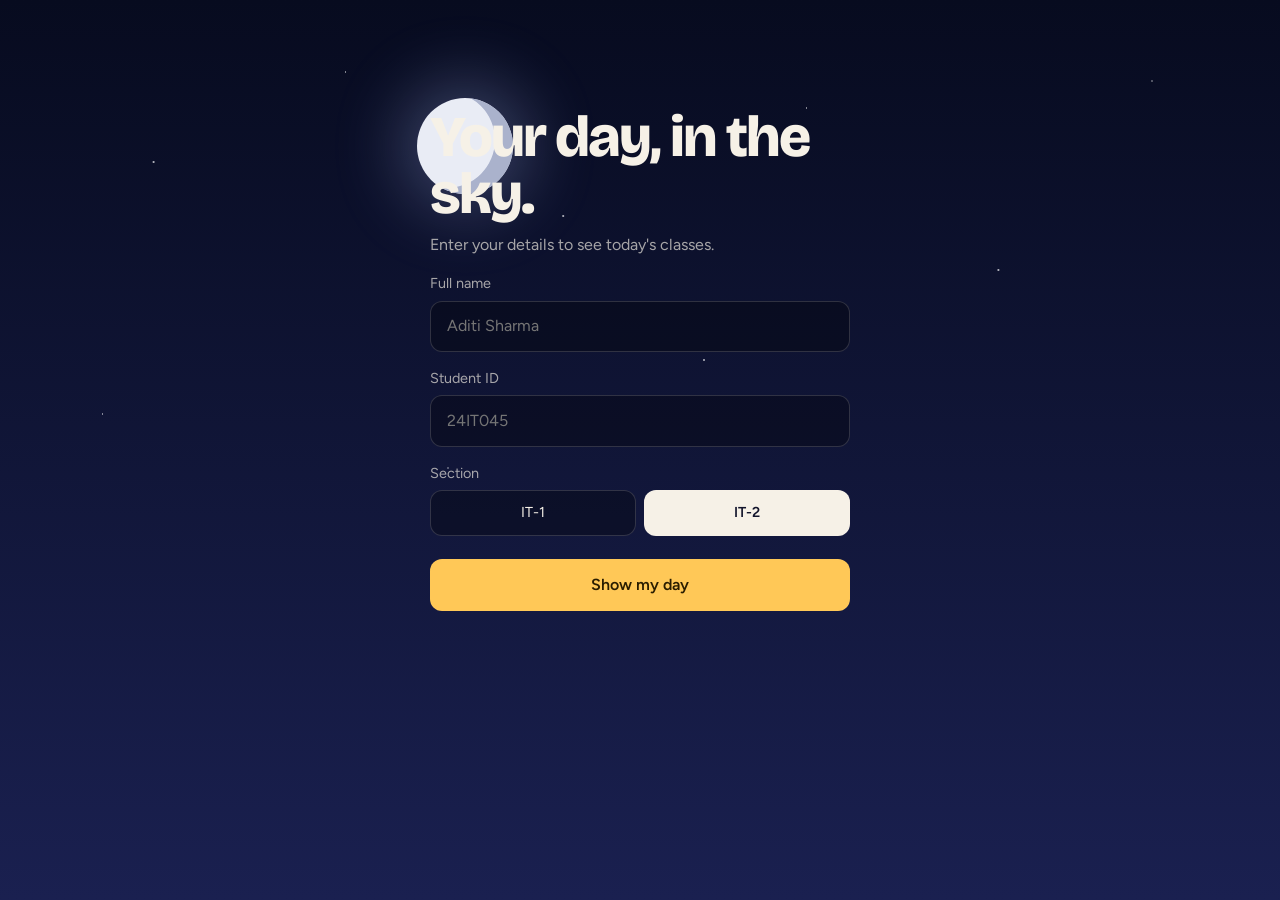
==== commit 20f2d43b: "Update index.html" ====
--- a/index.html
+++ b/index.html
@@ -50,3 +50,830 @@
 .panel{background:var(--glass);border:1px solid var(--line);border-radius:18px;padding:1.2rem;backdrop-filter:blur(14px)}
 .chat{display:flex;flex-direction:column;gap:.7rem;padding:7rem 0 1rem}
 .msg{max-width:86%;padding:.7rem 1rem;border-radius:16px;white-space:pre-wrap;background:var(--glass);border:1px solid var(--line);backdrop-filter:blur(14px)}
+.msg.me{align-self:flex-end;background:var(--ink);color:#12142b;border-color:var(--ink)}
+.ask{display:flex;gap:.5rem;margin-top:.5rem}
+.in{width:100%;background:rgba(0,0,0,.3);border:1px solid var(--line);border-radius:12px;padding:.8rem 1rem}
+.go{background:var(--amber);color:#2a1d00;border:0;border-radius:12px;padding:.7rem 1.2rem;font-weight:600}
+.next{padding:min(20vh,7rem) 0 1.5rem}
+.hrow{display:flex;gap:1rem;align-items:center;padding:.8rem 0;border-bottom:1px solid var(--line)}
+.hrow.past{opacity:.4;text-decoration:line-through}
+.hrow>span:first-child{font-size:1.6rem}.hrow div{flex:1}.hrow small{display:block;color:var(--dim)}
+.notes{display:grid;gap:.8rem;margin-top:1rem}
+@media(min-width:640px){.notes{grid-template-columns:1fr 1fr}}
+.note{display:flex;flex-direction:column;justify-content:space-between;gap:1rem;white-space:pre-wrap}
+.note small{color:var(--dim)}
+.del{background:none;border:1px solid var(--line);border-radius:8px;color:var(--bad);padding:.2rem .6rem;float:right}
+.auth{min-height:80vh;display:grid;place-items:center;padding:1rem}
+.auth form{width:min(420px,100%)}
+.auth h1{font:800 clamp(2.4rem,9vw,3.6rem)/1 "Bricolage Grotesque",sans-serif;letter-spacing:-.035em;margin:0 0 .6rem}
+.auth label{display:block;margin:1rem 0 .35rem;color:var(--dim);font-size:.9rem}
+.seg{display:flex;gap:.5rem}
+.seg label{flex:1;margin:0;text-align:center;padding:.7rem;border:1px solid var(--line);border-radius:12px;background:rgba(0,0,0,.3);cursor:pointer;color:var(--ink)}
+.seg input{position:absolute;opacity:0}
+.seg label:has(input:checked){background:var(--ink);color:#12142b;font-weight:600}
+.seg label:has(input:focus-visible){outline:2px solid var(--amber)}
+.err{color:var(--bad);margin:.6rem 0 0}
+.auth .go{width:100%;margin-top:1.4rem;padding:.9rem}
+.dock{position:fixed;left:50%;bottom:calc(14px + env(safe-area-inset-bottom,0px));transform:translateX(-50%);display:flex;gap:.2rem;padding:.35rem;background:rgba(8,10,28,.72);border:1px solid var(--line);border-radius:99px;backdrop-filter:blur(18px);z-index:5}
+.dock button{background:none;border:0;border-radius:99px;padding:.6rem 1.05rem;color:var(--dim)}
+.dock button[aria-current=page]{background:var(--ink);color:#12142b;font-weight:600}
+.toast{position:fixed;top:calc(16px + env(safe-area-inset-top,0px));left:50%;transform:translate(-50%,-90px);background:var(--ink);color:#12142b;padding:.6rem 1.1rem;border-radius:99px;font-weight:600;transition:transform .3s;z-index:9}
+.toast.on{transform:translate(-50%,0)}
+@media(max-width:520px){.row{grid-template-columns:1fr;gap:.2rem}.row time{text-align:left;padding:0}}
+@media(prefers-reduced-motion:reduce){.orb,.toast{transition:none}}
+
+/* ---- attendance styles (Session-level & Subject-level) ---- */
+.att-hero{padding:min(18vh,6rem) 0 1.2rem}
+.att-summary{display:grid;grid-template-columns:repeat(auto-fit,minmax(180px,1fr));gap:.8rem;margin:1rem 0 1.2rem}
+.att-stat{background:rgba(0,0,0,.25);border:1px solid var(--line);border-radius:14px;padding:.9rem 1.1rem}
+.att-stat small{display:block;color:var(--dim);font-size:.8rem;margin-bottom:.2rem}
+.att-stat b{font:800 1.6rem "Bricolage Grotesque",sans-serif;color:var(--ink)}
+.att-stat.good b{color:#4ade80}
+.att-stat.warn b{color:var(--bad)}
+
+.att-mode-toggle{display:inline-flex;gap:.35rem;background:rgba(0,0,0,.35);padding:.3rem;border-radius:99px;border:1px solid var(--line);margin-bottom:1.2rem}
+.att-mode-btn{background:none;border:0;border-radius:99px;padding:.45rem 1.15rem;color:var(--dim);font-size:.88rem;font-weight:500;cursor:pointer;transition:all .2s}
+.att-mode-btn.active{background:var(--ink);color:#12142b;font-weight:600}
+
+.att-day-strip{display:flex;gap:.5rem;overflow-x:auto;padding:.2rem 0 1.2rem;scrollbar-width:none}
+.att-day-strip::-webkit-scrollbar{display:none}
+
+.att-card{display:flex;justify-content:space-between;align-items:center;gap:1.25rem;flex-wrap:wrap;padding:1.15rem 1.3rem;position:relative;margin-bottom:1rem;background:var(--glass);border:1px solid var(--line);border-radius:16px;backdrop-filter:blur(14px);transition:border-color .2s,box-shadow .2s}
+.att-card.marked-p{border-color:rgba(74,222,128,.4);box-shadow:0 0 20px -6px rgba(74,222,128,.15)}
+.att-card.marked-a{border-color:rgba(255,138,138,.4);box-shadow:0 0 20px -6px rgba(255,138,138,.15)}
+
+.att-info{flex:1;min-width:240px}
+.att-meta{font-size:.82rem;color:var(--dim);margin-bottom:.25rem;display:flex;align-items:center;gap:.6rem;flex-wrap:wrap}
+.att-meta span{color:var(--amber);font-weight:600}
+.att-name-row{display:flex;align-items:center;gap:.6rem;flex-wrap:wrap;margin-bottom:.35rem}
+.att-title{font-size:1.15rem;font-weight:600;color:var(--ink)}
+.att-badge{font-size:.75rem;padding:.2rem .65rem;border-radius:99px;font-weight:600;font-family:inherit}
+.att-badge.safe{background:rgba(74,222,128,.15);color:#4ade80;border:1px solid rgba(74,222,128,.3)}
+.att-badge.short{background:rgba(255,138,138,.15);color:var(--bad);border:1px solid rgba(255,138,138,.3)}
+.att-badge.neutral{background:rgba(246,241,231,.1);color:var(--dim);border:1px solid var(--line)}
+
+.att-status-badge{font-size:.72rem;font-weight:700;padding:.18rem .55rem;border-radius:6px;letter-spacing:.03em;text-transform:uppercase}
+.att-status-badge.p{background:#4ade80;color:#0b1026}
+.att-status-badge.a{background:var(--bad);color:#0b1026}
+
+.att-counts{font-size:.9rem;color:var(--dim);margin-bottom:.5rem}
+.att-counts b{color:var(--ink);font-weight:600}
+
+.att-bar-shell{position:relative;height:8px;background:rgba(255,255,255,.08);border-radius:99px;overflow:hidden;margin:.5rem 0}
+.att-bar-fill{height:100%;border-radius:99px;transition:width .4s ease}
+.att-bar-fill.safe{background:#4ade80}
+.att-bar-fill.short{background:var(--bad)}
+.att-target-line{position:absolute;left:75%;top:0;bottom:0;width:2px;background:var(--amber);opacity:.85;z-index:2}
+
+.att-advice{font-size:.85rem;font-weight:500;margin-top:.45rem;display:flex;align-items:center;gap:.4rem}
+.att-advice.safe{color:#4ade80}
+.att-advice.short{color:var(--bad)}
+.att-advice.neutral{color:var(--dim)}
+
+.att-actions{display:flex;align-items:center;gap:.5rem;flex-wrap:wrap}
+.btn-att{border:0;padding:.6rem 1.05rem;border-radius:12px;font-weight:600;font-size:.9rem;display:inline-flex;align-items:center;gap:.35rem;transition:all .15s;cursor:pointer}
+.btn-att:hover{transform:translateY(-1px)}
+.btn-att:active{transform:translateY(0)}
+
+/* Present button states */
+.btn-pres{background:rgba(74,222,128,.15);color:#4ade80;border:1px solid rgba(74,222,128,.35)}
+.btn-pres:hover{background:rgba(74,222,128,.25)}
+.btn-pres.active{background:#4ade80;color:#0b1026;box-shadow:0 0 16px rgba(74,222,128,.4);font-weight:700}
+
+/* Absent button states */
+.btn-abs{background:rgba(255,138,138,.15);color:var(--bad);border:1px solid rgba(255,138,138,.35)}
+.btn-abs:hover{background:rgba(255,138,138,.25)}
+.btn-abs.active{background:var(--bad);color:#0b1026;box-shadow:0 0 16px rgba(255,138,138,.4);font-weight:700}
+
+.btn-sub-opt{background:none;border:1px solid var(--line);border-radius:8px;color:var(--dim);padding:.35rem .65rem;font-size:.8rem;cursor:pointer;transition:all .15s}
+.btn-sub-opt:hover{color:var(--ink);border-color:var(--dim)}
+.btn-sub-del{color:var(--bad);border-color:rgba(255,138,138,.3)}
+.btn-sub-del:hover{background:rgba(255,138,138,.1)}
+
+.att-add-box{margin:1.5rem 0;display:flex;gap:.5rem;flex-wrap:wrap}
+.att-add-box input{flex:1;min-width:220px}
+
+@media(max-width:600px){
+  .att-card{flex-direction:column;align-items:stretch}
+  .att-actions{justify-content:space-between;width:100%;margin-top:.5rem;padding-top:.7rem;border-top:1px solid var(--line)}
+  .btn-att{flex:1;justify-content:center}
+}
+
+</style>
+</head>
+<body>
+<div class="sky" id="sky"><i class="orb sun" id="orb"></i></div>
+
+<div class="auth" id="auth">
+  <form id="login">
+    <h1>Your day, in the sky.</h1>
+    <p style="color:var(--dim);margin:0">Enter your details to see today's classes.</p>
+    <label for="nm">Full name</label><input class="in" id="nm" autocomplete="name" placeholder="Aditi Sharma">
+    <label for="sid">Student ID</label><input class="in" id="sid" autocomplete="off" placeholder="24IT045">
+    <label>Section</label>
+    <div class="seg"><label><input type="radio" name="sec" value="1">IT-1</label><label><input type="radio" name="sec" value="2" checked>IT-2</label></div>
+    <p class="err" id="err" hidden>Enter your name and student ID to continue.</p>
+    <button class="go" type="submit">Show my day</button>
+  </form>
+</div>
+
+<div id="app" hidden>
+  <header class="top"><div class="who" id="who"></div><button class="ghost" id="out">Sign out</button></header>
+  <main>
+    <section id="v-day">
+      <div class="hero" id="hero"></div>
+      <div class="strip" id="strip" role="group" aria-label="Pick a day"></div>
+      <div id="tl"></div>
+    </section>
+        <section id="v-att" hidden>
+      <div class="att-hero">
+        <div class="when" style="color:var(--dim)">Timetable Attendance & 75% Goal Tracker</div>
+        <h1 class="big">Attendance</h1>
+        <p class="sub">Mark attendance as Present or Absent for every timetable class session or manage records by subject.</p>
+        
+        <div class="att-summary" id="att-summary"></div>
+
+        <div style="display:flex;justify-content:space-between;align-items:center;flex-wrap:wrap;gap:1rem;margin-bottom:.5rem">
+          <div class="att-mode-toggle" id="att-mode-toggle" role="tablist">
+            <button class="att-mode-btn active" data-mode="day" role="tab">📅 By Day</button>
+            <button class="att-mode-btn" data-mode="subject" role="tab">📚 By Subject</button>
+          </div>
+          <span style="font-size:.82rem;color:var(--dim)">Instant calculation for 75% target</span>
+        </div>
+
+        <div class="att-day-strip" id="att-day-strip" role="group" aria-label="Select day for attendance"></div>
+      </div>
+
+      <div id="att-content-view"></div>
+
+      <div id="att-subject-tools" hidden>
+        <div class="panel" style="margin:1.5rem 0">
+          <label for="new-sub-name" style="display:block;color:var(--dim);font-size:.85rem;margin-bottom:.5rem">Add Additional Subject / Lab</label>
+          <form class="att-add-box" id="add-sub-form">
+            <input class="in" id="new-sub-name" placeholder="Subject name (e.g. Web Development, Elective Lab)..." autocomplete="off" aria-label="Subject name">
+            <button class="go" type="submit">+ Add subject</button>
+          </form>
+        </div>
+      </div>
+    </section>
+    <section id="v-ask" hidden>
+      <div class="chat" id="log"><div class="msg">Ask me about any day's classes, who teaches a subject, where a class is, or the next holiday.</div></div>
+      <div class="strip" id="sugg"></div>
+      <form class="ask" id="askf"><input class="in" id="q" placeholder="Try: What's on Wednesday?" aria-label="Your question"><button class="go">Ask</button></form>
+    </section>
+    <section id="v-brk" hidden>
+      <div class="next" id="nextbrk"></div>
+      <div id="hol"></div>
+    </section>
+    <section id="v-notes" hidden>
+      <div class="panel" style="margin-top:7rem">
+        <label for="nt" style="display:block;color:var(--dim);margin-bottom:.5rem">New note</label>
+        <textarea class="in" id="nt" rows="3" placeholder="A reminder, a formula, a to-do"></textarea>
+        <p class="err" id="nerr" hidden>Write something before saving.</p>
+        <div style="text-align:right;margin-top:.8rem"><button class="go" id="save">Save note</button></div>
+      </div>
+      <p style="color:var(--dim);font-size:.9rem">Notes are saved on this device only.</p>
+      <div class="notes" id="notes"></div>
+    </section>
+  </main>
+  <nav class="dock" id="dock" aria-label="Sections">
+    <button data-v="day" aria-current="page">Day</button><button data-v="att">Attendance</button><button data-v="ask">Ask</button><button data-v="brk">Breaks</button><button data-v="notes">Notes</button>
+  </nav>
+</div>
+<div class="toast" id="toast" role="status"></div>
+
+<script>
+const J="Mr. Sanjay Joshi",G="Dr. Govind Singh Kushwaha",A="Dr. Ashok Kumar",K="Prof. Arun Kumar",M="Mr. Jalaj Sharma",P="Dr. Shri Prakash Dwivedi";
+const DSA="Data Structures and Algorithms",ETC="Effective Technical Communication",FIT="Foundations of Information Technology",DE="Digital Electronics",PS="Probability and Statistics",FLA="Formal Languages and Automata Theory";
+const R="IT-202",PG="IT 202 / Golakota",CE="Comp Engg. Dept.";
+// [day(1=Mon), start, end, subject, professor, venue, sections]
+const RAW=[
+[1,"11:00","12:00",DSA,J,R,"12"],[1,"12:00","13:00",ETC,G,R,"12"],[1,"15:00","16:00",FIT,A,R,"12"],
+[2,"10:00","11:00",DSA,J,R,"12"],[2,"11:00","13:00",DE+" (Tutorial/Practical)",M,CE,"2"],[2,"14:00","15:00",PS+" (Tutorial)",K,PG,"1"],[2,"15:00","16:00",PS+" (Tutorial)",K,PG,"2"],[2,"16:00","17:00",FLA,P,R,"12"],
+[3,"10:00","11:00",PS,K,PG,"12"],[3,"11:00","12:00",DE,M,R,"12"],[3,"12:00","13:00",FIT,A,R,"12"],[3,"15:00","17:00",DSA+" (Practical)",J,"IT-203","1"],[3,"15:00","17:00",FIT+" (Practical)",A,"IT-204","2"],
+[4,"10:00","11:00",DSA,J,R,"12"],[4,"11:00","12:00",ETC,G,R,"12"],[4,"12:00","13:00",DE,M,R,"12"],[4,"15:00","17:00",DSA+" (Practical)",J,"IT-203","2"],
+[5,"10:00","11:00",PS,K,PG,"12"],[5,"11:00","12:00",ETC,G,R,"12"],[5,"12:00","13:00",DE,M,R,"12"],[5,"15:00","17:00",DE+" (Practical)",M,CE,"1"],
+[6,"09:00","11:00",FIT+" (Practical)",A,"IT-204","1"],[6,"11:00","12:00",FLA,P,R,"12"],[6,"12:00","13:00",PS,K,PG,"12"],[6,"14:00","18:00","NSS/NCC","","IT Complex","12"]
+].map(r=>({d:r[0],s:tm(r[1]),e:tm(r[2]),sub:r[3],prof:r[4],ven:r[5],sec:r[6]}));
+const HT={G:"Gazetted holiday",U:"University holiday",N:"National holiday"};
+const HOL=[["2026-01-26","Republic Day","N","🇮🇳"],["2026-02-15","Mahashivratri","G","🔱"],["2026-03-03","Holika Dahan","G","🔥"],["2026-03-04","Holi","G","🎨"],["2026-03-19","Chetchand","G","🌊"],["2026-03-21","Eid-ul-Fitr","G","🌙"],["2026-03-26","Ram Navmi","G","🏹"],["2026-03-31","Mahavir Jayanti","G","🕊️"],["2026-04-03","Good Friday","G","⛪"],["2026-04-13","Approved by B.O.M.","U","🏛️"],["2026-04-14","Dr. Bheemrao Ambedkar B.day","G","📜"],["2026-05-01","Budh Purnima","G","☸️"],["2026-05-27","Eid-Ul-Zuha (Bakar-Eid)","G","🐑"],["2026-06-26","Moharram","G","🏴"],["2026-07-16","Harela","U","🌿"],["2026-08-15","Independence Day","N","🇮🇳"],["2026-08-26","Eid-E-Milad / Milad-Un-Nabi Barawafat","G","✨"],["2026-08-28","Rakshabandhan","G","🧵"],["2026-09-04","Shri Krishna Janmastmi","G","🪈"],["2026-09-17","Vishwakarma Pooja","G","⚙️"],["2026-10-02","Mahatma Gandhi Jayanti","N","🕊️"],["2026-10-20","Dushehra (Vidyadashmi)","G","🏹"],["2026-10-25","Maharishi Balmiki Jayanti","G","🪔"],["2026-11-07","Deepawali (Narak Chaturdashi)","G","🪔"],["2026-11-08","Deepawali","G","🪔"],["2026-11-10","Deepawali (Govardhan Pooja)","G","🐄"],["2026-11-11","Bhaijoo","G","👫"],["2026-11-20","Eigas-Bagwal","U","🪔"],["2026-11-24","Guru Nanak Jayanti / Guru Teghabadur Shahid Diwas","G","🪯"],["2026-12-25","Christmas Day","G","🎄"]]
+.map(h=>({date:new Date(h[0]+"T00:00:00"),name:h[1],type:HT[h[2]],em:h[3]}));
+const DAYS=["Sunday","Monday","Tuesday","Wednesday","Thursday","Friday","Saturday"];
+const $=id=>document.getElementById(id);
+let user={name:"",id:"",sec:"2"},notes={},sel=1,view="day";
+
+function tm(s){const[a,b]=s.split(":");return +a*60+ +b}
+function fmt(m){let h=Math.floor(m/60);const ap=h>=12?"PM":"AM";h=h%12||12;return h+":"+String(m%60).padStart(2,"0")+" "+ap}
+function hue(s){const b=s.replace(/ \(.*\)/,"");let h=0;for(const c of b)h=(h*31+c.charCodeAt(0))%360;return h}
+const mine=()=>RAW.filter(c=>c.sec.includes(user.sec)).sort((a,b)=>a.s-b.s);
+const dayList=d=>mine().filter(c=>c.d===d);
+function store(get,key,val){try{if(get)return JSON.parse(localStorage.getItem(key));localStorage.setItem(key,JSON.stringify(val))}catch(e){return null}}
+function toast(t){const e=$("toast");e.textContent=t;e.classList.add("on");setTimeout(()=>e.classList.remove("on"),2200)}
+const mins=m=>m>=60?Math.floor(m/60)+" hr"+(m%60?" "+m%60+" min":""):m+" min";
+const dstr=d=>d.toLocaleDateString(undefined,{day:"numeric",month:"long",year:"numeric"});
+const today0=()=>{const t=new Date();t.setHours(0,0,0,0);return t};
+
+/* ---- sky ---- */
+function paintSky(){
+  const n=new Date(),t=n.getHours()+n.getMinutes()/60;
+  const p=t<5||t>=20?["#070b1f","#1a2050",1]:t<8?["#2d2250","#b5605a",.25]:t<16?["#17456a","#3d86a0",0]:["#2b1d4a","#b34f5e",.15];
+  $("sky").style.background=`linear-gradient(180deg,${p[0]},${p[1]})`;$("sky").style.setProperty("--stars",p[2]);
+  document.documentElement.style.background=p[0];
+  const o=$("orb"),day=t>=6&&t<18,q=day?(t-6)/12:((t<6?t+24:t)-18)/12;
+  o.className="orb "+(day?"sun":"moon");
+  o.style.left=(8+q*84)+"%";o.style.top=(6+(1-Math.sin(Math.PI*q))*38)+"vh";
+}
+
+/* ---- day view ---- */
+function hero(){
+  const n=new Date(),nm=n.getHours()*60+n.getMinutes(),d=n.getDay(),list=dayList(d);
+  const live=list.find(c=>nm>=c.s&&nm<c.e),nx=list.find(c=>c.s>nm);
+  const clock=n.toLocaleDateString(undefined,{weekday:"long",day:"numeric",month:"long"})+", "+n.toLocaleTimeString(undefined,{hour:"numeric",minute:"2-digit",second:"2-digit"});
+  let h=`<div class="when">${clock}</div>`;
+  if(live){const pr=Math.round((nm-live.s)/(live.e-live.s)*100);
+    h+=`<h1 class="big">${live.sub}</h1><div class="sub">${live.ven}${live.prof?" · "+live.prof:""}</div><div class="when" style="margin-top:.4rem">Ends at ${fmt(live.e)}, ${mins(live.e-nm)} left</div><div class="bar" role="progressbar" aria-valuenow="${pr}" aria-valuemin="0" aria-valuemax="100"><i style="width:${pr}%"></i></div>`;
+  }else if(nx){
+    h+=`<h1 class="big">${nx.sub}</h1><div class="sub">${nx.ven}${nx.prof?" · "+nx.prof:""}</div><div class="when" style="margin-top:.4rem">Starts at ${fmt(nx.s)}, in ${mins(nx.s-nm)}</div>`;
+  }else{
+    let t="";for(let i=1;i<=7;i++){const dd=(d+i)%7,l=dayList(dd);if(l.length){t=`Next class: ${DAYS[dd]} at ${fmt(l[0].s)}, ${l[0].sub}.`;break}}
+    h+=`<h1 class="big">${list.length?"Done for today.":"No classes today."}</h1><div class="sub">${t}</div>`;
+  }
+  $("hero").innerHTML=h;
+}
+function strip(){
+  const td=new Date().getDay();
+  $("strip").innerHTML=["All",1,2,3,4,5,6].map(v=>`<button class="chip${v===td?" today":""}" data-d="${v}" aria-pressed="${v===sel}">${v==="All"?"Whole week":DAYS[v]}</button>`).join("");
+}
+function row(c,st){const col=`hsl(${hue(c.sub)} 75% 68%)`;
+  return `<div class="row ${st}" style="--c:${col}"><time>${fmt(c.s)} – ${fmt(c.e)}</time><div class="card"><em>${c.ven}</em><b>${c.sub}</b><span>${c.prof||"All students"}</span></div></div>`}
+function timeline(){
+  const n=new Date(),nm=n.getHours()*60+n.getMinutes(),td=n.getDay();
+  const ds=sel==="All"?[1,2,3,4,5,6]:[sel];let h="";
+  ds.forEach(d=>{const l=dayList(d);
+    if(sel==="All")h+=`<h2 class="dayh">${DAYS[d]}</h2>`;
+    if(!l.length){h+=`<div class="empty">No classes on ${DAYS[d]}.</div>`;return}
+    h+=l.map(c=>row(c,d===td?(nm>=c.e?"done":nm>=c.s?"live":""):"")).join("")});
+  $("tl").innerHTML=h;
+}
+
+/* ---- ask ---- */
+function say(who,t){const m=document.createElement("div");m.className="msg "+who;m.textContent=t;$("log").appendChild(m);m.scrollIntoView({block:"end",behavior:"smooth"})}
+function bot(raw){
+  const q=raw.toLowerCase(),has=(...w)=>w.some(x=>new RegExp("\\b"+x+"\\b").test(q)),first=user.name.split(" ")[0]||"there";
+  let d=DAYS.findIndex(x=>q.includes(x.toLowerCase()));if(has("today"))d=new Date().getDay();
+  if(d===0)return "Sunday has no classes. Enjoy the day off.";
+  if(d>0){const l=dayList(d);return l.length?`${DAYS[d]} for IT-${user.sec}:\n`+l.map(c=>`• ${fmt(c.s)}–${fmt(c.e)}: ${c.sub} in ${c.ven}${c.prof?" ("+c.prof+")":""}`).join("\n"):`No classes on ${DAYS[d]}.`}
+  if(has("holiday","holidays","break","breaks","vacation")){const t=today0(),h=HOL.find(x=>x.date>=t);if(!h)return "No more holidays are listed for 2026.";const n=Math.round((h.date-t)/864e5);return `Next up: ${h.em} ${h.name} on ${dstr(h.date)}, ${n?n+" day"+(n>1?"s":"")+" away":"today"}.`}
+  const T=[[["data structures","dsa"],DSA,J],[["digital electronics","de"],DE,M],[["automata","formal languages","flat"],FLA,P],[["probability","statistics","stats"],PS,K],[["communication","etc"],ETC,G],[["fit","foundations"],FIT,A]];
+  const hit=T.find(t=>t[0].some(k=>k.includes(" ")?q.includes(k):has(k)));
+  if(has("who","professor","teacher","teaches","faculty")){if(hit)return `${hit[1]} is taught by ${hit[2]}.`;return "Faculty:\n"+T.map(t=>`• ${t[1]}: ${t[2]}`).join("\n")}
+  if(has("venue","room","where","location")){if(hit){const v=[...new Set(mine().filter(c=>c.sub.startsWith(hit[1])).map(c=>c.ven))];return `${hit[1]} meets at ${v.join(" and ")}.`}return "Most lectures are in IT-202. Labs use IT-203, IT-204 or the Comp Engg. Dept."}
+  if(has("section"))return `You're signed in to IT-${user.sec}.`;
+  if(has("hi","hello","hey"))return `Hi ${first}! Ask me about a day's classes, a professor, a room or the next holiday.`;
+  return "I can look up a day's classes, professors, rooms and holidays. Try: What's on Wednesday?";
+}
+function send(t){t=t.trim();if(!t)return;say("me",t);$("q").value="";setTimeout(()=>say("bot",bot(t)),200)}
+
+/* ---- breaks ---- */
+function breaks(){
+  const t=today0();let nx=null,h="";
+  HOL.forEach(x=>{const past=x.date<t;if(!past&&!nx)nx=x;
+    h+=`<div class="hrow${past?" past":""}"><span>${x.em}</span><div>${x.name}<small>${dstr(x.date)} · ${x.type}</small></div></div>`});
+  if(nx){const n=Math.round((nx.date-t)/864e5);$("nextbrk").innerHTML=`<div class="when" style="color:var(--dim)">Next break</div><h1 class="big">${nx.em} ${nx.name}</h1><div class="sub">${n?n+" day"+(n>1?"s":"")+" to go":"Today"} · ${dstr(nx.date)}</div>`}
+  else $("nextbrk").innerHTML=`<h1 class="big">No more breaks in 2026.</h1>`;
+  $("hol").innerHTML=h;
+}
+
+/* ---- notes ---- */
+const myNotes=()=>notes[user.id]||(notes[user.id]=[]);
+function renderNotes(){
+  const l=myNotes(),box=$("notes");box.innerHTML="";
+  if(!l.length){box.innerHTML='<p class="empty" style="grid-column:1/-1">No notes yet. Write your first one above.</p>';return}
+  l.forEach(n=>{const c=document.createElement("div");c.className="panel note";
+    const t=document.createElement("div");t.textContent=n.text;
+    const f=document.createElement("small");f.textContent=n.at;
+    const b=document.createElement("button");b.className="del";b.textContent="Delete";b.onclick=()=>{notes[user.id]=l.filter(x=>x.id!==n.id);store(0,"nx_notes",notes);renderNotes()};
+    f.appendChild(b);c.append(t,f);box.appendChild(c)});
+}
+
+/* ---- shell ---- */
+function go(v){view=v;["day","att","ask","brk","notes"].forEach(x=>$("v-"+x).hidden=x!==v);
+  document.querySelectorAll("#dock button").forEach(b=>{if(b.dataset.v===v)b.setAttribute("aria-current","page");else b.removeAttribute("aria-current")});if(v==="att")renderAttendance();
+  scrollTo(0,0)}
+function enter(auto){
+  $("auth").hidden=true;$("app").hidden=false;
+  $("who").innerHTML="";const a=document.createElement("span");a.textContent=user.name.split(" ")[0];
+  const s=document.createElement("small");s.textContent=`IT-${user.sec} · ${user.id}`;$("who").append(a,s);
+  const d=new Date().getDay();sel=d===0?1:d;
+  strip();timeline();hero();breaks();renderNotes();initAttendance();paintSky();go("day");
+  if(!auto)toast("Signed in")}
+$("login").onsubmit=e=>{e.preventDefault();const n=$("nm").value.trim(),i=$("sid").value.trim();
+  if(!n||!i){$("err").hidden=false;return}$("err").hidden=true;
+  user={name:n,id:i,sec:document.querySelector("input[name=sec]:checked").value};store(0,"nx_user",user);enter(false)};
+$("out").onclick=()=>{try{localStorage.removeItem("nx_user")}catch(e){}$("app").hidden=true;$("auth").hidden=false;$("login").reset()};
+$("dock").onclick=e=>{const b=e.target.closest("button");if(b)go(b.dataset.v)};
+$("strip").onclick=e=>{const b=e.target.closest("button");if(!b)return;sel=b.dataset.d==="All"?"All":+b.dataset.d;strip();timeline()};
+$("askf").onsubmit=e=>{e.preventDefault();send($("q").value)};
+$("sugg").innerHTML=["Monday schedule","Who teaches Data Structures?","Next holiday","Where is Probability?"].map(t=>`<button class="chip" data-q="${t}">${t}</button>`).join("");
+$("sugg").onclick=e=>{const b=e.target.closest("button");if(b)send(b.dataset.q)};
+$("save").onclick=()=>{const v=$("nt").value.trim();if(!v){$("nerr").hidden=false;return}$("nerr").hidden=true;
+  myNotes().unshift({id:Date.now(),text:v,at:new Date().toLocaleString()});store(0,"nx_notes",notes);$("nt").value="";renderNotes();toast("Note saved")};
+
+notes=store(1,"nx_notes")||{};
+const saved=store(1,"nx_user");
+if(saved&&saved.name){user=saved;enter(true)}else{paintSky()}
+setInterval(()=>{paintSky();if(!$("app").hidden&&view==="day"){hero();if(sel==="All"||sel===new Date().getDay())timeline()}},1000);
+
+/* ---- Attendance Engine (Session-Level & Subject-Level) ---- */
+let attendance = {};
+let sessionMarks = {}; // Session status keyed by sessionKey: 'P' or 'A'
+let attViewMode = "day"; // "day" or "subject"
+let attDaySel = "today"; // "today", 1, 2, 3, 4, 5, 6
+
+const defaultSubs = [
+  "Data Structures and Algorithms",
+  "Effective Technical Communication",
+  "Foundations of Information Technology",
+  "Digital Electronics",
+  "Probability and Statistics",
+  "Formal Languages and Automata Theory",
+  "NSS/NCC"
+];
+
+function myAtt(){
+  if(!attendance[user.id]){
+    // Seed subjects from timetable for the active section
+    const secSubs = [...new Set(mine().map(c => c.sub.replace(/ \(Practical\)|\(Tutorial\/Practical\)|\(Tutorial\)/, "").trim()))];
+    const initialList = secSubs.length ? secSubs : defaultSubs;
+    attendance[user.id] = initialList.map(name => ({
+      id: "sub_" + Math.random().toString(36).substr(2, 9),
+      name: name,
+      attended: 0,
+      total: 0
+    }));
+  }
+  return attendance[user.id];
+}
+
+function mySessions(){
+  if(!sessionMarks[user.id]) sessionMarks[user.id] = {};
+  return sessionMarks[user.id];
+}
+
+function initAttendance(){
+  attendance = store(1, "nx_attendance") || {};
+  sessionMarks = store(1, "nx_sessions") || {};
+  myAtt();
+}
+
+function saveAttendance(shouldRender = true){
+  store(0, "nx_attendance", attendance);
+  store(0, "nx_sessions", sessionMarks);
+  if(shouldRender) renderAttendance();
+}
+
+function getSubjectRecord(subName){
+  const list = myAtt();
+  const cleanName = subName.replace(/ \(Practical\)|\(Tutorial\/Practical\)|\(Tutorial\)/, "").trim();
+  let found = list.find(s => s.name.toLowerCase() === subName.toLowerCase() || s.name.toLowerCase() === cleanName.toLowerCase());
+  if(!found){
+    found = {
+      id: "sub_" + Math.random().toString(36).substr(2, 9),
+      name: subName,
+      attended: 0,
+      total: 0
+    };
+    list.push(found);
+    store(0, "nx_attendance", attendance);
+  }
+  return found;
+}
+
+function calcTarget(a, t){
+  if(t === 0) return { pct: 0, needed: 0, canBunk: 0, state: "none" };
+  const pct = (a / t) * 100;
+  if(pct < 75){
+    // Required to reach 75%: (a + x) / (t + x) >= 0.75 => x = 3t - 4a
+    const needed = Math.max(0, 3 * t - 4 * a);
+    return { pct, needed, canBunk: 0, state: "short" };
+  } else {
+    // Can safely miss without dropping below 75%: y = floor((4a - 3t) / 3)
+    const canBunk = Math.floor((4 * a - 3 * t) / 3);
+    return { pct, needed: 0, canBunk, state: "safe" };
+  }
+}
+
+function renderAttDayStrip(){
+  const stripBox = $("att-day-strip");
+  if(!stripBox) return;
+
+  if(attViewMode === "subject"){
+    stripBox.style.display = "none";
+    return;
+  }
+  stripBox.style.display = "flex";
+
+  const todayNum = new Date().getDay();
+  const options = [
+    { id: "today", label: todayNum === 0 ? "Today (Sun)" : "Today (" + DAYS[todayNum].slice(0,3) + ")" },
+    { id: 1, label: "Monday" },
+    { id: 2, label: "Tuesday" },
+    { id: 3, label: "Wednesday" },
+    { id: 4, label: "Thursday" },
+    { id: 5, label: "Friday" },
+    { id: 6, label: "Saturday" }
+  ];
+
+  stripBox.innerHTML = options.map(opt => {
+    const isToday = opt.id === todayNum || (opt.id === "today" && todayNum !== 0);
+    const isSel = attDaySel === opt.id;
+    return `<button class="chip${isToday ? ' today' : ''}" data-attday="${opt.id}" aria-pressed="${isSel}">${opt.label}</button>`;
+  }).join("");
+
+  stripBox.onclick = e => {
+    const btn = e.target.closest("button");
+    if(!btn) return;
+    const v = btn.dataset.attday;
+    attDaySel = (v === "today") ? v : +v;
+    renderAttendance();
+  };
+}
+
+function renderAttendance(){
+  renderAttDayStrip();
+  const list = myAtt();
+  const summaryBox = $("att-summary");
+  const viewContainer = $("att-content-view");
+  const subTools = $("att-subject-tools");
+  if(!summaryBox || !viewContainer) return;
+
+  // Update mode toggle buttons
+  document.querySelectorAll(".att-mode-btn").forEach(b => {
+    b.classList.toggle("active", b.dataset.mode === attViewMode);
+  });
+
+  // Calculate Overall Stats across all subjects
+  let totAtt = 0, totHeld = 0;
+  list.forEach(s => { totAtt += s.attended; totHeld += s.total; });
+  const overall = calcTarget(totAtt, totHeld);
+
+  let overallHtml = `
+    <div class="att-stat ${overall.state === 'safe' ? 'good' : overall.state === 'short' ? 'warn' : ''}">
+      <small>Overall Attendance</small>
+      <b>${totHeld ? overall.pct.toFixed(1) + '%' : '0.0%'}</b>
+    </div>
+    <div class="att-stat">
+      <small>Total Class Sessions</small>
+      <b>${totAtt} / ${totHeld} attended</b>
+    </div>
+  `;
+
+  if(totHeld === 0){
+    overallHtml += `
+      <div class="att-stat">
+        <small>75% Criteria Status</small>
+        <span style="color:var(--dim);font-size:.95rem">Mark classes to begin</span>
+      </div>
+    `;
+  } else if(overall.state === 'short'){
+    overallHtml += `
+      <div class="att-stat warn">
+        <small>Needed for 75% Overall</small>
+        <b>Attend next ${overall.needed} class${overall.needed > 1 ? 'es' : ''}</b>
+      </div>
+    `;
+  } else {
+    overallHtml += `
+      <div class="att-stat good">
+        <small>Safe to Miss (Overall)</small>
+        <b>Can miss ${overall.canBunk} class${overall.canBunk > 1 ? 'es' : ''}</b>
+      </div>
+    `;
+  }
+  summaryBox.innerHTML = overallHtml;
+
+  if(attViewMode === "day"){
+    if(subTools) subTools.hidden = true;
+    const activeDayNum = attDaySel === "today" ? (new Date().getDay() || 1) : attDaySel;
+    renderDayWiseView(viewContainer, activeDayNum);
+  } else {
+    if(subTools) subTools.hidden = false;
+    renderSubjectWiseView(viewContainer, list);
+  }
+}
+
+function renderDayWiseView(container, dayNum){
+  container.innerHTML = "";
+  const dayName = DAYS[dayNum];
+  const classesToday = dayList(dayNum);
+  const sm = mySessions();
+
+  const headerDiv = document.createElement("div");
+  headerDiv.style.margin = "0.2rem 0 1rem";
+  headerDiv.innerHTML = `<h2 class="dayh" style="margin:0 0 .25rem">${dayName} Timetable Sessions (${classesToday.length})</h2>
+  <span style="font-size:.85rem;color:var(--dim)">Mark each class session as Present or Absent. Tap again to clear.</span>`;
+  container.appendChild(headerDiv);
+
+  if(!classesToday.length){
+    container.innerHTML += `<div class="panel empty" style="text-align:center;padding:3rem 1rem">No classes scheduled on ${dayName}. Enjoy your day off!</div>`;
+    return;
+  }
+
+  classesToday.forEach(cls => {
+    const sub = getSubjectRecord(cls.sub);
+    const sessionKey = `${cls.d}_${cls.s}_${cls.sub}`;
+    const mark = sm[sessionKey]; // 'P', 'A', or undefined
+
+    const card = document.createElement("div");
+    card.className = "att-card" + (mark === "P" ? " marked-p" : mark === "A" ? " marked-a" : "");
+
+    const stat = calcTarget(sub.attended, sub.total);
+    const pctStr = sub.total ? stat.pct.toFixed(1) + "%" : "0.0%";
+
+    let badgeClass = "neutral", badgeText = "No classes yet";
+    let barClass = "safe";
+    let adviceHtml = "";
+
+    if(sub.total > 0){
+      if(stat.state === "safe"){
+        badgeClass = "safe";
+        badgeText = pctStr;
+        barClass = "safe";
+        if(stat.canBunk > 0){
+          adviceHtml = `<span class="att-advice safe">✅ Safe: You can miss next <b>${stat.canBunk}</b> class${stat.canBunk > 1 ? 'es' : ''} without dropping below 75%.</span>`;
+        } else {
+          adviceHtml = `<span class="att-advice safe">🎯 Exactly at 75%: Attend the next class to maintain criteria!</span>`;
+        }
+      } else {
+        badgeClass = "short";
+        badgeText = pctStr;
+        barClass = "short";
+        adviceHtml = `<span class="att-advice short">⚠️ Need to attend next <b>${stat.needed}</b> class${stat.needed > 1 ? 'es' : ''} consecutively to reach 75%.</span>`;
+      }
+    } else {
+      adviceHtml = `<span class="att-advice neutral">No attendance recorded yet for this subject.</span>`;
+    }
+
+    const barWidth = sub.total ? Math.min(100, Math.round(stat.pct)) : 0;
+
+    let statusBadge = "";
+    if(mark === "P") statusBadge = `<span class="att-status-badge p">Marked Present</span>`;
+    else if(mark === "A") statusBadge = `<span class="att-status-badge a">Marked Absent</span>`;
+
+    card.innerHTML = `
+      <div class="att-info">
+        <div class="att-meta">
+          <span>${fmt(cls.s)} – ${fmt(cls.e)}</span> • <em>${cls.ven}</em> ${cls.prof ? ' • ' + cls.prof : ''} ${statusBadge}
+        </div>
+        <div class="att-name-row">
+          <span class="att-title">${cls.sub}</span>
+          <span class="att-badge ${badgeClass}">${badgeText}</span>
+        </div>
+        <div class="att-counts">
+          Subject Standing: <b>${sub.attended}</b> attended / <b>${sub.total}</b> held
+        </div>
+        <div class="att-bar-shell" title="75% marker indicated">
+          <div class="att-target-line" title="75% minimum threshold"></div>
+          <div class="att-bar-fill ${barClass}" style="width:${barWidth}%"></div>
+        </div>
+        ${adviceHtml}
+      </div>
+
+      <div class="att-actions">
+        <button class="btn-att btn-pres ${mark === 'P' ? 'active' : ''}" data-action="session-mark" data-target-mark="P" data-session="${sessionKey}" data-subid="${sub.id}" data-name="${cls.sub}">
+          ✓ Present
+        </button>
+        <button class="btn-att btn-abs ${mark === 'A' ? 'active' : ''}" data-action="session-mark" data-target-mark="A" data-session="${sessionKey}" data-subid="${sub.id}" data-name="${cls.sub}">
+          ✕ Absent
+        </button>
+        <button class="btn-sub-opt" data-action="edit" data-id="${sub.id}" title="Edit counts">✎</button>
+      </div>
+    `;
+
+    container.appendChild(card);
+  });
+}
+
+function renderSubjectWiseView(container, list){
+  container.innerHTML = "";
+  const headerDiv = document.createElement("div");
+  headerDiv.style.margin = "0.2rem 0 1rem";
+  headerDiv.innerHTML = `<h2 class="dayh" style="margin:0 0 .25rem">Subject Attendance Summary (${list.length} courses)</h2>
+  <span style="font-size:.85rem;color:var(--dim)">Track cumulative records, update past numbers directly (✎ Edit), or log classes.</span>`;
+  container.appendChild(headerDiv);
+
+  if(!list.length){
+    container.innerHTML += '<p class="empty">No subjects found. Add a subject using the form below.</p>';
+    return;
+  }
+
+  list.forEach(sub => {
+    const card = document.createElement("div");
+    card.className = "att-card";
+
+    const stat = calcTarget(sub.attended, sub.total);
+    const pctStr = sub.total ? stat.pct.toFixed(1) + "%" : "0.0%";
+
+    let badgeClass = "neutral", badgeText = "No classes yet";
+    let barClass = "safe";
+    let adviceHtml = "";
+
+    if(sub.total > 0){
+      if(stat.state === "safe"){
+        badgeClass = "safe";
+        badgeText = pctStr;
+        barClass = "safe";
+        if(stat.canBunk > 0){
+          adviceHtml = `<span class="att-advice safe">✅ Safe: You can miss next <b>${stat.canBunk}</b> class${stat.canBunk > 1 ? 'es' : ''} without dropping below 75%.</span>`;
+        } else {
+          adviceHtml = `<span class="att-advice safe">🎯 Exactly at 75%: Attend the next class to maintain criteria!</span>`;
+        }
+      } else {
+        badgeClass = "short";
+        badgeText = pctStr;
+        barClass = "short";
+        adviceHtml = `<span class="att-advice short">⚠️ Need to attend next <b>${stat.needed}</b> class${stat.needed > 1 ? 'es' : ''} consecutively to reach 75%.</span>`;
+      }
+    } else {
+      adviceHtml = `<span class="att-advice neutral">No attendance recorded yet. Tap Present or Absent to log.</span>`;
+    }
+
+    const barWidth = sub.total ? Math.min(100, Math.round(stat.pct)) : 0;
+
+    card.innerHTML = `
+      <div class="att-info">
+        <div class="att-name-row">
+          <span class="att-title">${sub.name}</span>
+          <span class="att-badge ${badgeClass}">${badgeText}</span>
+        </div>
+        <div class="att-counts">
+          Classes: <b>${sub.attended}</b> attended / <b>${sub.total}</b> total held
+        </div>
+        <div class="att-bar-shell" title="75% marker indicated">
+          <div class="att-target-line" title="75% minimum threshold"></div>
+          <div class="att-bar-fill ${barClass}" style="width:${barWidth}%"></div>
+        </div>
+        ${adviceHtml}
+      </div>
+
+      <div class="att-actions">
+        <button class="btn-att btn-pres" data-action="quick-add" data-type="P" data-id="${sub.id}" data-name="${sub.name}">
+          + Present
+        </button>
+        <button class="btn-att btn-abs" data-action="quick-add" data-type="A" data-id="${sub.id}" data-name="${sub.name}">
+          + Absent
+        </button>
+        <button class="btn-sub-opt" data-action="edit" data-id="${sub.id}" title="Manually update records">✎ Edit</button>
+        <button class="btn-sub-opt btn-sub-del" data-action="del" data-id="${sub.id}" title="Remove subject">✕</button>
+      </div>
+    `;
+
+    container.appendChild(card);
+  });
+}
+
+function handleSessionMark(sessionKey, targetMark, subId, subName){
+  const sm = mySessions();
+  const list = myAtt();
+  const sub = list.find(s => s.id === subId);
+  if(!sub) return;
+
+  const currentMark = sm[sessionKey];
+
+  if(currentMark === targetMark){
+    // Tapping the active button toggles it off (unmarks)
+    if(targetMark === "P"){
+      sub.attended = Math.max(0, sub.attended - 1);
+      sub.total = Math.max(0, sub.total - 1);
+    } else if(targetMark === "A"){
+      sub.total = Math.max(0, sub.total - 1);
+    }
+    delete sm[sessionKey];
+    toast(`${subName}: Unmarked`);
+  } else if(!currentMark){
+    // Marking for the first time
+    if(targetMark === "P"){
+      sub.attended += 1;
+      sub.total += 1;
+      sm[sessionKey] = "P";
+      toast(`${subName}: Marked Present ✓`);
+    } else {
+      sub.total += 1;
+      sm[sessionKey] = "A";
+      toast(`${subName}: Marked Absent ✕`);
+    }
+  } else {
+    // Switching from P to A, or A to P
+    if(targetMark === "P"){
+      // was 'A', now 'P': attended goes up by 1, total stays same
+      sub.attended += 1;
+      sm[sessionKey] = "P";
+      toast(`${subName}: Changed to Present ✓`);
+    } else {
+      // was 'P', now 'A': attended goes down by 1, total stays same
+      sub.attended = Math.max(0, sub.attended - 1);
+      sm[sessionKey] = "A";
+      toast(`${subName}: Changed to Absent ✕`);
+    }
+  }
+
+  saveAttendance();
+}
+
+function handleAttAction(action, btn){
+  const list = myAtt();
+  const id = btn.dataset.id;
+  const sub = list.find(s => s.id === id);
+  if(!sub) return;
+  const displayName = btn.dataset.name || sub.name;
+
+  if(action === "quick-add"){
+    const type = btn.dataset.type;
+    if(type === "P"){
+      sub.attended += 1;
+      sub.total += 1;
+      toast(`${displayName}: +1 Present`);
+    } else {
+      sub.total += 1;
+      toast(`${displayName}: +1 Absent`);
+    }
+    saveAttendance();
+  } else if(action === "edit"){
+    const newA = prompt(`Enter attended classes for ${sub.name}:`, sub.attended);
+    if(newA === null) return;
+    const newT = prompt(`Enter total classes held for ${sub.name}:`, sub.total);
+    if(newT === null) return;
+    const numA = parseInt(newA, 10), numT = parseInt(newT, 10);
+    if(isNaN(numA) || isNaN(numT) || numA < 0 || numT < numA){
+      alert("Invalid: Total held classes must be greater than or equal to attended classes.");
+      return;
+    }
+    sub.attended = numA;
+    sub.total = numT;
+    saveAttendance();
+    toast(`Updated records for ${sub.name}`);
+  } else if(action === "del"){
+    if(confirm(`Remove ${sub.name} from attendance tracker?`)){
+      attendance[user.id] = list.filter(s => s.id !== id);
+      saveAttendance();
+      toast(`Removed ${sub.name}`);
+    }
+  }
+}
+
+// Global click event delegation
+document.addEventListener("click", e => {
+  const modeBtn = e.target.closest(".att-mode-btn");
+  if(modeBtn){
+    attViewMode = modeBtn.dataset.mode;
+    renderAttendance();
+    return;
+  }
+
+  const sessionBtn = e.target.closest("[data-action='session-mark']");
+  if(sessionBtn){
+    const sKey = sessionBtn.dataset.session;
+    const targetMark = sessionBtn.dataset.targetMark;
+    const subId = sessionBtn.dataset.subid;
+    const subName = sessionBtn.dataset.name;
+    handleSessionMark(sKey, targetMark, subId, subName);
+    return;
+  }
+
+  const actBtn = e.target.closest("[data-action]");
+  if(actBtn){
+    const action = actBtn.dataset.action;
+    handleAttAction(action, actBtn);
+  }
+});
+
+// Listener for custom subject addition in By Subject view
+document.addEventListener("DOMContentLoaded", () => {
+  const form = $("add-sub-form");
+  if(form){
+    form.onsubmit = e => {
+      e.preventDefault();
+      const inp = $("new-sub-name");
+      const name = inp.value.trim();
+      if(!name) return;
+      const list = myAtt();
+      if(list.some(s => s.name.toLowerCase() === name.toLowerCase())){
+        toast("Subject already exists");
+        return;
+      }
+      list.push({
+        id: "sub_" + Math.random().toString(36).substr(2, 9),
+        name: name,
+        attended: 0,
+        total: 0
+      });
+      saveAttendance();
+      inp.value = "";
+      toast(`Added ${name}`);
+    };
+  }
+});
+
+</script>
+</body>
+</html>
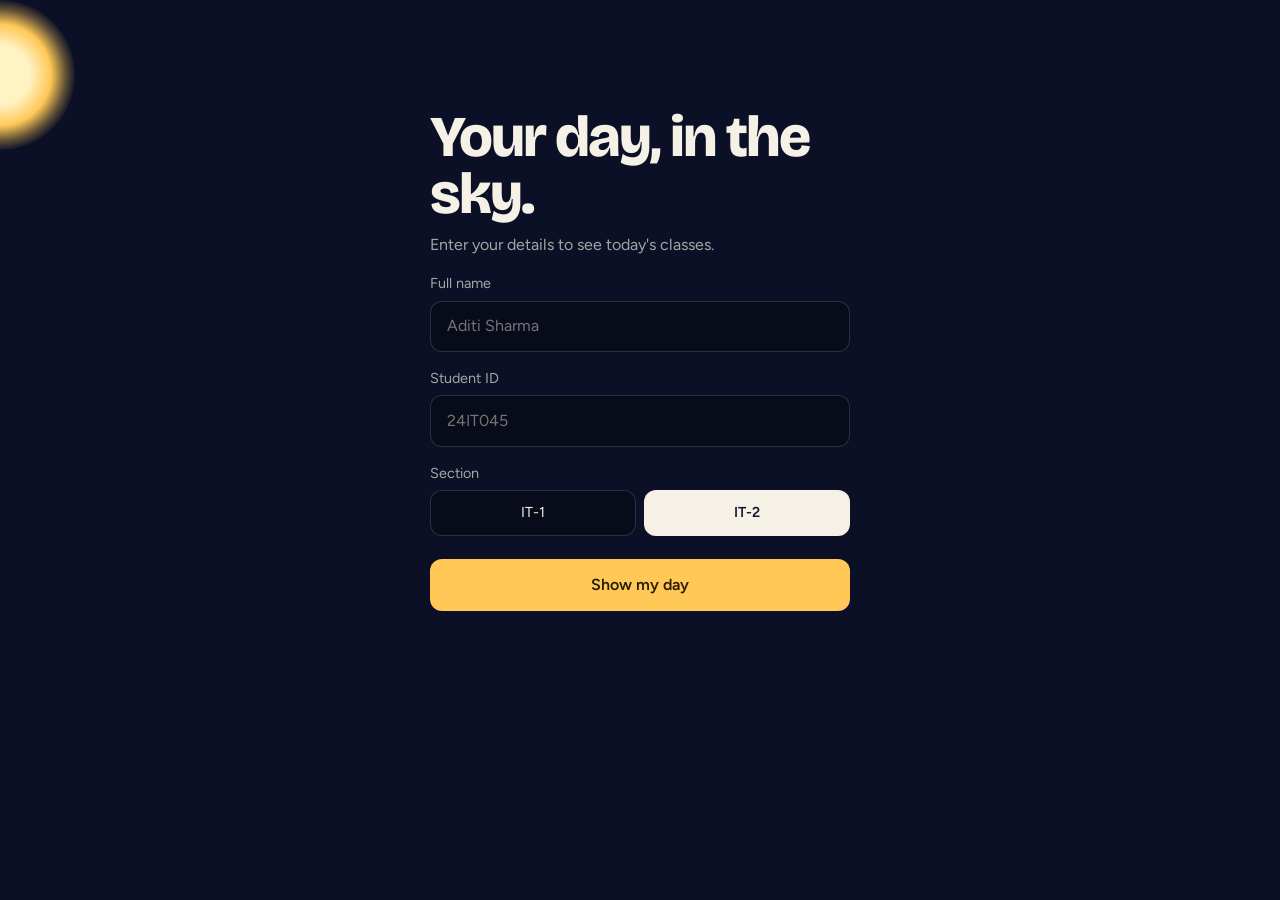
==== commit 41ca03aa: "Refactor global state variables in index.html" ====
--- a/index.html
+++ b/index.html
@@ -158,7 +158,6 @@
   .att-actions{justify-content:space-between;width:100%;margin-top:.5rem;padding-top:.7rem;border-top:1px solid var(--line)}
   .btn-att{flex:1;justify-content:center}
 }
-
 </style>
 </head>
 <body>
@@ -185,7 +184,7 @@
       <div class="strip" id="strip" role="group" aria-label="Pick a day"></div>
       <div id="tl"></div>
     </section>
-        <section id="v-att" hidden>
+    <section id="v-att" hidden>
       <div class="att-hero">
         <div class="when" style="color:var(--dim)">Timetable Attendance & 75% Goal Tracker</div>
         <h1 class="big">Attendance</h1>
@@ -260,7 +259,9 @@
 .map(h=>({date:new Date(h[0]+"T00:00:00"),name:h[1],type:HT[h[2]],em:h[3]}));
 const DAYS=["Sunday","Monday","Tuesday","Wednesday","Thursday","Friday","Saturday"];
 const $=id=>document.getElementById(id);
-let user={name:"",id:"",sec:"2"},notes={},sel=1,view="day";
+
+/* ---- Global State Variables Declared at the Top ---- */
+let user={name:"",id:"",sec:"2"},notes={},sel=1,view="day",attendance={},sessionMarks={},attViewMode="day",attDaySel="today";
 
 function tm(s){const[a,b]=s.split(":");return +a*60+ +b}
 function fmt(m){let h=Math.floor(m/60);const ap=h>=12?"PM":"AM";h=h%12||12;return h+":"+String(m%60).padStart(2,"0")+" "+ap}
@@ -324,7 +325,7 @@
   if(d===0)return "Sunday has no classes. Enjoy the day off.";
   if(d>0){const l=dayList(d);return l.length?`${DAYS[d]} for IT-${user.sec}:\n`+l.map(c=>`• ${fmt(c.s)}–${fmt(c.e)}: ${c.sub} in ${c.ven}${c.prof?" ("+c.prof+")":""}`).join("\n"):`No classes on ${DAYS[d]}.`}
   if(has("holiday","holidays","break","breaks","vacation")){const t=today0(),h=HOL.find(x=>x.date>=t);if(!h)return "No more holidays are listed for 2026.";const n=Math.round((h.date-t)/864e5);return `Next up: ${h.em} ${h.name} on ${dstr(h.date)}, ${n?n+" day"+(n>1?"s":"")+" away":"today"}.`}
-  const T=[[["data structures","dsa"],DSA,J],[["digital electronics","de"],DE,M],[["automata","formal languages","flat"],FLA,P],[["probability","statistics","stats"],PS,K],[["communication","etc"],ETC,G],[["fit","foundations"],FIT,A]];
+  const T=[[["data structures","dsa"],DSA,J],[[&quot;digital electronics","de"],DE,M],[["automata","formal languages","flat"],FLA,P],[["probability","statistics","stats"],PS,K],[["communication","etc"],ETC,G],[["fit","foundations"],FIT,A]];
   const hit=T.find(t=>t[0].some(k=>k.includes(" ")?q.includes(k):has(k)));
   if(has("who","professor","teacher","teaches","faculty")){if(hit)return `${hit[1]} is taught by ${hit[2]}.`;return "Faculty:\n"+T.map(t=>`• ${t[1]}: ${t[2]}`).join("\n")}
   if(has("venue","room","where","location")){if(hit){const v=[...new Set(mine().filter(c=>c.sub.startsWith(hit[1])).map(c=>c.ven))];return `${hit[1]} meets at ${v.join(" and ")}.`}return "Most lectures are in IT-202. Labs use IT-203, IT-204 or the Comp Engg. Dept."}
@@ -379,17 +380,7 @@
 $("save").onclick=()=>{const v=$("nt").value.trim();if(!v){$("nerr").hidden=false;return}$("nerr").hidden=true;
   myNotes().unshift({id:Date.now(),text:v,at:new Date().toLocaleString()});store(0,"nx_notes",notes);$("nt").value="";renderNotes();toast("Note saved")};
 
-notes=store(1,"nx_notes")||{};
-const saved=store(1,"nx_user");
-if(saved&&saved.name){user=saved;enter(true)}else{paintSky()}
-setInterval(()=>{paintSky();if(!$("app").hidden&&view==="day"){hero();if(sel==="All"||sel===new Date().getDay())timeline()}},1000);
-
 /* ---- Attendance Engine (Session-Level & Subject-Level) ---- */
-let attendance = {};
-let sessionMarks = {}; // Session status keyed by sessionKey: 'P' or 'A'
-let attViewMode = "day"; // "day" or "subject"
-let attDaySel = "today"; // "today", 1, 2, 3, 4, 5, 6
-
 const defaultSubs = [
   "Data Structures and Algorithms",
   "Effective Technical Communication",
@@ -402,7 +393,6 @@
 
 function myAtt(){
   if(!attendance[user.id]){
-    // Seed subjects from timetable for the active section
     const secSubs = [...new Set(mine().map(c => c.sub.replace(/ \(Practical\)|\(Tutorial\/Practical\)|\(Tutorial\)/, "").trim()))];
     const initialList = secSubs.length ? secSubs : defaultSubs;
     attendance[user.id] = initialList.map(name => ({
@@ -453,13 +443,11 @@
   if(t === 0) return { pct: 0, needed: 0, canBunk: 0, state: "none" };
   const pct = (a / t) * 100;
   if(pct < 75){
-    // Required to reach 75%: (a + x) / (t + x) >= 0.75 => x = 3t - 4a
     const needed = Math.max(0, 3 * t - 4 * a);
     return { pct, needed, canBunk: 0, state: "short" };
   } else {
-    // Can safely miss without dropping below 75%: y = floor((4a - 3t) / 3)
     const canBunk = Math.floor((4 * a - 3 * t) / 3);
-    return { pct, needed: 0, canBunk, state: "safe" };
+    return { pct, needed, canBunk, state: "safe" };
   }
 }
 
@@ -507,12 +495,10 @@
   const subTools = $("att-subject-tools");
   if(!summaryBox || !viewContainer) return;
 
-  // Update mode toggle buttons
   document.querySelectorAll(".att-mode-btn").forEach(b => {
     b.classList.toggle("active", b.dataset.mode === attViewMode);
   });
 
-  // Calculate Overall Stats across all subjects
   let totAtt = 0, totHeld = 0;
   list.forEach(s => { totAtt += s.attended; totHeld += s.total; });
   const overall = calcTarget(totAtt, totHeld);
@@ -582,7 +568,7 @@
   classesToday.forEach(cls => {
     const sub = getSubjectRecord(cls.sub);
     const sessionKey = `${cls.d}_${cls.s}_${cls.sub}`;
-    const mark = sm[sessionKey]; // 'P', 'A', or undefined
+    const mark = sm[sessionKey];
 
     const card = document.createElement("div");
     card.className = "att-card" + (mark === "P" ? " marked-p" : mark === "A" ? " marked-a" : "");
@@ -741,7 +727,6 @@
   const currentMark = sm[sessionKey];
 
   if(currentMark === targetMark){
-    // Tapping the active button toggles it off (unmarks)
     if(targetMark === "P"){
       sub.attended = Math.max(0, sub.attended - 1);
       sub.total = Math.max(0, sub.total - 1);
@@ -751,7 +736,6 @@
     delete sm[sessionKey];
     toast(`${subName}: Unmarked`);
   } else if(!currentMark){
-    // Marking for the first time
     if(targetMark === "P"){
       sub.attended += 1;
       sub.total += 1;
@@ -763,14 +747,11 @@
       toast(`${subName}: Marked Absent ✕`);
     }
   } else {
-    // Switching from P to A, or A to P
     if(targetMark === "P"){
-      // was 'A', now 'P': attended goes up by 1, total stays same
       sub.attended += 1;
       sm[sessionKey] = "P";
       toast(`${subName}: Changed to Present ✓`);
     } else {
-      // was 'P', now 'A': attended goes down by 1, total stays same
       sub.attended = Math.max(0, sub.attended - 1);
       sm[sessionKey] = "A";
       toast(`${subName}: Changed to Absent ✕`);
@@ -821,7 +802,6 @@
   }
 }
 
-// Global click event delegation
 document.addEventListener("click", e => {
   const modeBtn = e.target.closest(".att-mode-btn");
   if(modeBtn){
@@ -847,7 +827,6 @@
   }
 });
 
-// Listener for custom subject addition in By Subject view
 document.addEventListener("DOMContentLoaded", () => {
   const form = $("add-sub-form");
   if(form){
@@ -874,6 +853,11 @@
   }
 });
 
+/* ---- Startup Call After All Declarations ---- */
+notes=store(1,"nx_notes")||{};
+const saved=store(1,"nx_user");
+if(saved&&saved.name){user=saved;enter(true)}else{paintSky()}
+setInterval(()=>{paintSky();if(!$("app").hidden&&view==="day"){hero();if(sel==="All"||sel===new Date().getDay())timeline()}},1000);
 </script>
 </body>
 </html>
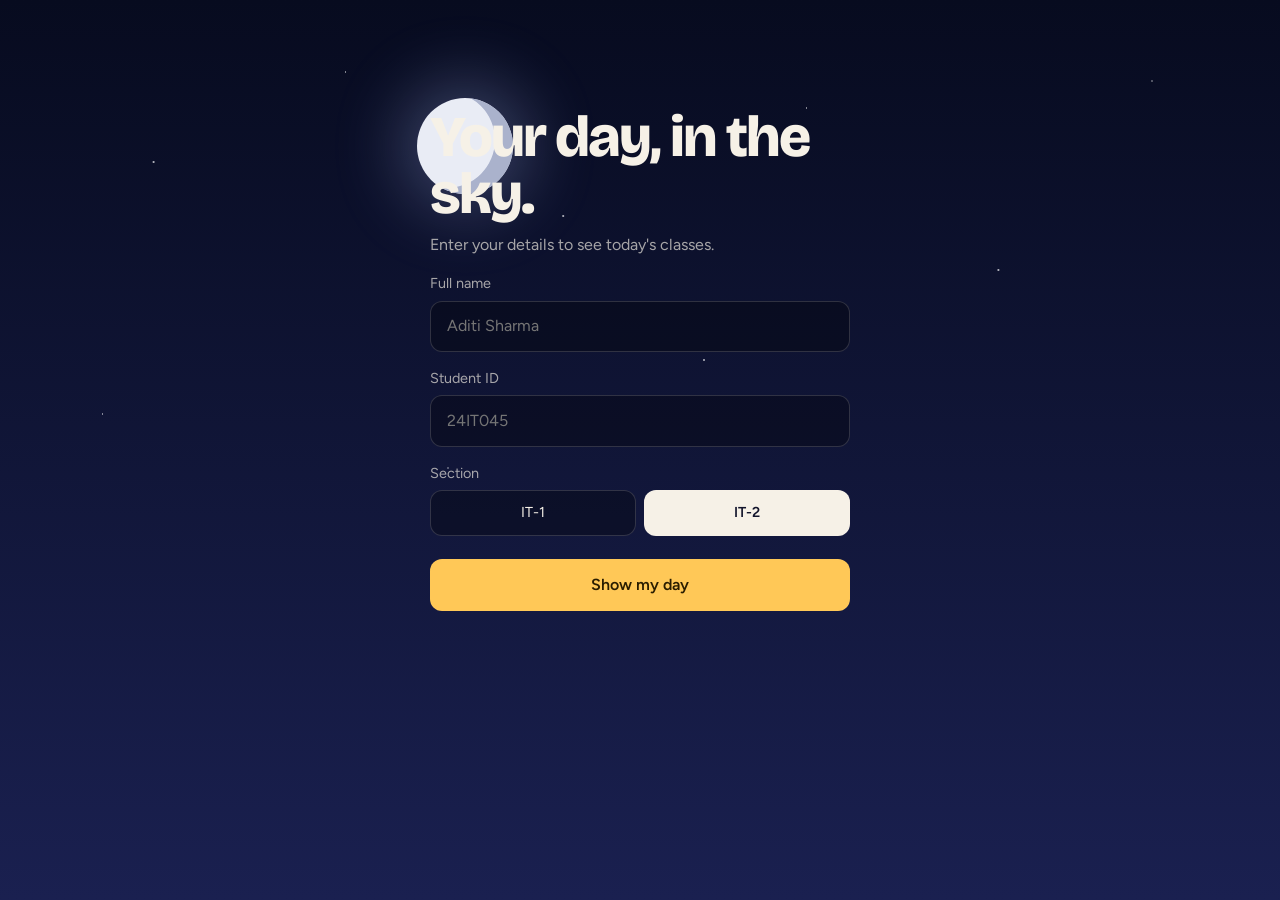
==== commit 946e5c2b: "Refactor attendance styles and update HTML structure'?'" ====
--- a/index.html
+++ b/index.html
@@ -82,7 +82,7 @@
 @media(max-width:520px){.row{grid-template-columns:1fr;gap:.2rem}.row time{text-align:left;padding:0}}
 @media(prefers-reduced-motion:reduce){.orb,.toast{transition:none}}
 
-/* ---- attendance styles (Session-level & Subject-level) ---- */
+/* ---- attendance styles (Date-specific calendar & Subject-level) ---- */
 .att-hero{padding:min(18vh,6rem) 0 1.2rem}
 .att-summary{display:grid;grid-template-columns:repeat(auto-fit,minmax(180px,1fr));gap:.8rem;margin:1rem 0 1.2rem}
 .att-stat{background:rgba(0,0,0,.25);border:1px solid var(--line);border-radius:14px;padding:.9rem 1.1rem}
@@ -95,8 +95,16 @@
 .att-mode-btn{background:none;border:0;border-radius:99px;padding:.45rem 1.15rem;color:var(--dim);font-size:.88rem;font-weight:500;cursor:pointer;transition:all .2s}
 .att-mode-btn.active{background:var(--ink);color:#12142b;font-weight:600}
 
-.att-day-strip{display:flex;gap:.5rem;overflow-x:auto;padding:.2rem 0 1.2rem;scrollbar-width:none}
-.att-day-strip::-webkit-scrollbar{display:none}
+/* Calendar Date Selector Bar */
+.att-date-bar{display:flex;align-items:center;justify-content:space-between;gap:.8rem;background:var(--glass);border:1px solid var(--line);border-radius:16px;padding:.75rem 1.1rem;margin-bottom:1.5rem;backdrop-filter:blur(14px);flex-wrap:wrap}
+.att-date-nav{display:flex;align-items:center;gap:.6rem}
+.btn-date-step{background:rgba(255,255,255,.06);border:1px solid var(--line);color:var(--ink);width:34px;height:34px;border-radius:50%;display:flex;align-items:center;justify-content:center;cursor:pointer;font-size:1.1rem;transition:all .15s}
+.btn-date-step:hover{background:rgba(255,255,255,.15);border-color:var(--ink)}
+.att-date-display{display:flex;align-items:center;gap:.5rem;position:relative}
+.att-date-input{position:absolute;opacity:0;pointer-events:none;width:0;height:0}
+.att-date-label{font-size:1.05rem;font-weight:600;color:var(--ink);cursor:pointer;display:inline-flex;align-items:center;gap:.4rem}
+.att-date-label:hover{color:var(--amber)}
+.att-holiday-tag{font-size:.78rem;padding:.2rem .55rem;background:rgba(255,200,87,.15);color:var(--amber);border:1px solid rgba(255,200,87,.3);border-radius:6px}
 
 .att-card{display:flex;justify-content:space-between;align-items:center;gap:1.25rem;flex-wrap:wrap;padding:1.15rem 1.3rem;position:relative;margin-bottom:1rem;background:var(--glass);border:1px solid var(--line);border-radius:16px;backdrop-filter:blur(14px);transition:border-color .2s,box-shadow .2s}
 .att-card.marked-p{border-color:rgba(74,222,128,.4);box-shadow:0 0 20px -6px rgba(74,222,128,.15)}
@@ -158,6 +166,7 @@
   .att-actions{justify-content:space-between;width:100%;margin-top:.5rem;padding-top:.7rem;border-top:1px solid var(--line)}
   .btn-att{flex:1;justify-content:center}
 }
+
 </style>
 </head>
 <body>
@@ -184,7 +193,7 @@
       <div class="strip" id="strip" role="group" aria-label="Pick a day"></div>
       <div id="tl"></div>
     </section>
-    <section id="v-att" hidden>
+        <section id="v-att" hidden>
       <div class="att-hero">
         <div class="when" style="color:var(--dim)">Timetable Attendance & 75% Goal Tracker</div>
         <h1 class="big">Attendance</h1>
@@ -192,15 +201,31 @@
         
         <div class="att-summary" id="att-summary"></div>
 
-        <div style="display:flex;justify-content:space-between;align-items:center;flex-wrap:wrap;gap:1rem;margin-bottom:.5rem">
+        <div style="display:flex;justify-content:space-between;align-items:center;flex-wrap:wrap;gap:1rem;margin-bottom:1rem">
           <div class="att-mode-toggle" id="att-mode-toggle" role="tablist">
-            <button class="att-mode-btn active" data-mode="day" role="tab">📅 By Day</button>
+            <button class="att-mode-btn active" data-mode="day" role="tab">📅 By Day & Date</button>
             <button class="att-mode-btn" data-mode="subject" role="tab">📚 By Subject</button>
           </div>
           <span style="font-size:.82rem;color:var(--dim)">Instant calculation for 75% target</span>
         </div>
 
-        <div class="att-day-strip" id="att-day-strip" role="group" aria-label="Select day for attendance"></div>
+        <!-- Date Navigator Bar for By Day Mode -->
+        <div class="att-date-bar" id="att-date-bar">
+          <div class="att-date-nav">
+            <button class="btn-date-step" id="att-prev-day" title="Previous Day">‹</button>
+            <div class="att-date-display">
+              <input type="date" id="att-date-picker" class="att-date-input">
+              <span class="att-date-label" id="att-date-label" title="Click to pick calendar date">
+                📅 <span id="att-date-text">Loading date...</span>
+              </span>
+            </div>
+            <button class="btn-date-step" id="att-next-day" title="Next Day">›</button>
+          </div>
+          <div style="display:flex;align-items:center;gap:.5rem">
+            <span id="att-day-holiday-info"></span>
+            <button class="chip today" id="att-jump-today">Today</button>
+          </div>
+        </div>
       </div>
 
       <div id="att-content-view"></div>
@@ -259,9 +284,7 @@
 .map(h=>({date:new Date(h[0]+"T00:00:00"),name:h[1],type:HT[h[2]],em:h[3]}));
 const DAYS=["Sunday","Monday","Tuesday","Wednesday","Thursday","Friday","Saturday"];
 const $=id=>document.getElementById(id);
-
-/* ---- Global State Variables Declared at the Top ---- */
-let user={name:"",id:"",sec:"2"},notes={},sel=1,view="day",attendance={},sessionMarks={},attViewMode="day",attDaySel="today";
+let user={name:"",id:"",sec:"2"},notes={},sel=1,view="day",attendance={},sessionMarks={},attViewMode="day",attSelectedDate=new Date();
 
 function tm(s){const[a,b]=s.split(":");return +a*60+ +b}
 function fmt(m){let h=Math.floor(m/60);const ap=h>=12?"PM":"AM";h=h%12||12;return h+":"+String(m%60).padStart(2,"0")+" "+ap}
@@ -325,7 +348,7 @@
   if(d===0)return "Sunday has no classes. Enjoy the day off.";
   if(d>0){const l=dayList(d);return l.length?`${DAYS[d]} for IT-${user.sec}:\n`+l.map(c=>`• ${fmt(c.s)}–${fmt(c.e)}: ${c.sub} in ${c.ven}${c.prof?" ("+c.prof+")":""}`).join("\n"):`No classes on ${DAYS[d]}.`}
   if(has("holiday","holidays","break","breaks","vacation")){const t=today0(),h=HOL.find(x=>x.date>=t);if(!h)return "No more holidays are listed for 2026.";const n=Math.round((h.date-t)/864e5);return `Next up: ${h.em} ${h.name} on ${dstr(h.date)}, ${n?n+" day"+(n>1?"s":"")+" away":"today"}.`}
-  const T=[[["data structures","dsa"],DSA,J],[[&quot;digital electronics","de"],DE,M],[["automata","formal languages","flat"],FLA,P],[["probability","statistics","stats"],PS,K],[["communication","etc"],ETC,G],[["fit","foundations"],FIT,A]];
+  const T=[[["data structures","dsa"],DSA,J],[["digital electronics","de"],DE,M],[["automata","formal languages","flat"],FLA,P],[["probability","statistics","stats"],PS,K],[["communication","etc"],ETC,G],[["fit","foundations"],FIT,A]];
   const hit=T.find(t=>t[0].some(k=>k.includes(" ")?q.includes(k):has(k)));
   if(has("who","professor","teacher","teaches","faculty")){if(hit)return `${hit[1]} is taught by ${hit[2]}.`;return "Faculty:\n"+T.map(t=>`• ${t[1]}: ${t[2]}`).join("\n")}
   if(has("venue","room","where","location")){if(hit){const v=[...new Set(mine().filter(c=>c.sub.startsWith(hit[1])).map(c=>c.ven))];return `${hit[1]} meets at ${v.join(" and ")}.`}return "Most lectures are in IT-202. Labs use IT-203, IT-204 or the Comp Engg. Dept."}
@@ -380,7 +403,8 @@
 $("save").onclick=()=>{const v=$("nt").value.trim();if(!v){$("nerr").hidden=false;return}$("nerr").hidden=true;
   myNotes().unshift({id:Date.now(),text:v,at:new Date().toLocaleString()});store(0,"nx_notes",notes);$("nt").value="";renderNotes();toast("Note saved")};
 
-/* ---- Attendance Engine (Session-Level & Subject-Level) ---- */
+
+/* ---- Attendance Engine (Date-Specific Records & Subject Tracker) ---- */
 const defaultSubs = [
   "Data Structures and Algorithms",
   "Effective Technical Communication",
@@ -390,6 +414,13 @@
   "Formal Languages and Automata Theory",
   "NSS/NCC"
 ];
+
+function formatDateKey(d){
+  const y = d.getFullYear();
+  const m = String(d.getMonth() + 1).padStart(2, '0');
+  const day = String(d.getDate()).padStart(2, '0');
+  return `${y}-${m}-${day}`;
+}
 
 function myAtt(){
   if(!attendance[user.id]){
@@ -413,6 +444,7 @@
 function initAttendance(){
   attendance = store(1, "nx_attendance") || {};
   sessionMarks = store(1, "nx_sessions") || {};
+  attSelectedDate = new Date();
   myAtt();
 }
 
@@ -443,52 +475,54 @@
   if(t === 0) return { pct: 0, needed: 0, canBunk: 0, state: "none" };
   const pct = (a / t) * 100;
   if(pct < 75){
+    // Required to reach 75%: (a + x) / (t + x) >= 0.75 => x = 3t - 4a
     const needed = Math.max(0, 3 * t - 4 * a);
     return { pct, needed, canBunk: 0, state: "short" };
   } else {
+    // Can safely miss without dropping below 75%: y = floor((4a - 3t) / 3)
     const canBunk = Math.floor((4 * a - 3 * t) / 3);
-    return { pct, needed, canBunk, state: "safe" };
-  }
-}
-
-function renderAttDayStrip(){
-  const stripBox = $("att-day-strip");
-  if(!stripBox) return;
+    return { pct, needed: 0, canBunk, state: "safe" };
+  }
+}
+
+function renderDateNavigator(){
+  const dateBar = $("att-date-bar");
+  if(!dateBar) return;
 
   if(attViewMode === "subject"){
-    stripBox.style.display = "none";
+    dateBar.style.display = "none";
     return;
   }
-  stripBox.style.display = "flex";
-
-  const todayNum = new Date().getDay();
-  const options = [
-    { id: "today", label: todayNum === 0 ? "Today (Sun)" : "Today (" + DAYS[todayNum].slice(0,3) + ")" },
-    { id: 1, label: "Monday" },
-    { id: 2, label: "Tuesday" },
-    { id: 3, label: "Wednesday" },
-    { id: 4, label: "Thursday" },
-    { id: 5, label: "Friday" },
-    { id: 6, label: "Saturday" }
-  ];
-
-  stripBox.innerHTML = options.map(opt => {
-    const isToday = opt.id === todayNum || (opt.id === "today" && todayNum !== 0);
-    const isSel = attDaySel === opt.id;
-    return `<button class="chip${isToday ? ' today' : ''}" data-attday="${opt.id}" aria-pressed="${isSel}">${opt.label}</button>`;
-  }).join("");
-
-  stripBox.onclick = e => {
-    const btn = e.target.closest("button");
-    if(!btn) return;
-    const v = btn.dataset.attday;
-    attDaySel = (v === "today") ? v : +v;
-    renderAttendance();
-  };
+  dateBar.style.display = "flex";
+
+  const cur = attSelectedDate || new Date();
+  const today = new Date();
+  const isToday = cur.toDateString() === today.toDateString();
+
+  const dateText = cur.toLocaleDateString(undefined, {
+    weekday: 'short',
+    month: 'short',
+    day: 'numeric',
+    year: 'numeric'
+  }) + (isToday ? " (Today)" : "");
+
+  const labelEl = $("att-date-text");
+  if(labelEl) labelEl.textContent = dateText;
+
+  const inputEl = $("att-date-picker");
+  if(inputEl) inputEl.value = formatDateKey(cur);
+
+  // Check if date is a holiday
+  const curZero = new Date(cur); curZero.setHours(0,0,0,0);
+  const hol = HOL.find(h => h.date.getTime() === curZero.getTime());
+  const holSpan = $("att-day-holiday-info");
+  if(holSpan){
+    holSpan.innerHTML = hol ? `<span class="att-holiday-tag">${hol.em} ${hol.name}</span>` : "";
+  }
 }
 
 function renderAttendance(){
-  renderAttDayStrip();
+  renderDateNavigator();
   const list = myAtt();
   const summaryBox = $("att-summary");
   const viewContainer = $("att-content-view");
@@ -499,6 +533,7 @@
     b.classList.toggle("active", b.dataset.mode === attViewMode);
   });
 
+  // Calculate Overall Stats across all subjects
   let totAtt = 0, totHeld = 0;
   list.forEach(s => { totAtt += s.attended; totHeld += s.total; });
   const overall = calcTarget(totAtt, totHeld);
@@ -540,35 +575,53 @@
 
   if(attViewMode === "day"){
     if(subTools) subTools.hidden = true;
-    const activeDayNum = attDaySel === "today" ? (new Date().getDay() || 1) : attDaySel;
-    renderDayWiseView(viewContainer, activeDayNum);
+    renderDayWiseView(viewContainer);
   } else {
     if(subTools) subTools.hidden = false;
     renderSubjectWiseView(viewContainer, list);
   }
 }
 
-function renderDayWiseView(container, dayNum){
+function renderDayWiseView(container){
   container.innerHTML = "";
+  const cur = attSelectedDate || new Date();
+  const dayNum = cur.getDay();
   const dayName = DAYS[dayNum];
+  const dateKey = formatDateKey(cur);
   const classesToday = dayList(dayNum);
   const sm = mySessions();
+
+  const curZero = new Date(cur); curZero.setHours(0,0,0,0);
+  const hol = HOL.find(h => h.date.getTime() === curZero.getTime());
 
   const headerDiv = document.createElement("div");
   headerDiv.style.margin = "0.2rem 0 1rem";
   headerDiv.innerHTML = `<h2 class="dayh" style="margin:0 0 .25rem">${dayName} Timetable Sessions (${classesToday.length})</h2>
-  <span style="font-size:.85rem;color:var(--dim)">Mark each class session as Present or Absent. Tap again to clear.</span>`;
+  <span style="font-size:.85rem;color:var(--dim)">Showing scheduled classes for <b>${dateKey}</b>. Mark Present or Absent below.</span>`;
   container.appendChild(headerDiv);
 
-  if(!classesToday.length){
-    container.innerHTML += `<div class="panel empty" style="text-align:center;padding:3rem 1rem">No classes scheduled on ${dayName}. Enjoy your day off!</div>`;
+  if(hol){
+    container.innerHTML += `<div class="panel" style="text-align:center;padding:2.5rem 1rem;border-color:rgba(255,200,87,.3);margin-bottom:1rem">
+      <div style="font-size:2rem;margin-bottom:.5rem">${hol.em}</div>
+      <h3 style="margin:0 0 .3rem;color:var(--amber)">University Holiday: ${hol.name}</h3>
+      <span style="color:var(--dim);font-size:.9rem">${hol.type} · No academic lectures scheduled</span>
+    </div>`;
+  }
+
+  if(dayNum === 0){
+    container.innerHTML += `<div class="panel empty" style="text-align:center;padding:3rem 1rem">Sunday is a weekend! No academic lectures scheduled.</div>`;
+    return;
+  }
+
+  if(!classesToday.length && !hol){
+    container.innerHTML += `<div class="panel empty" style="text-align:center;padding:3rem 1rem">No classes scheduled on ${dayName}.</div>`;
     return;
   }
 
   classesToday.forEach(cls => {
     const sub = getSubjectRecord(cls.sub);
-    const sessionKey = `${cls.d}_${cls.s}_${cls.sub}`;
-    const mark = sm[sessionKey];
+    const sessionKey = `${dateKey}_${cls.s}_${cls.sub}`;
+    const mark = sm[sessionKey]; // 'P', 'A', or undefined
 
     const card = document.createElement("div");
     card.className = "att-card" + (mark === "P" ? " marked-p" : mark === "A" ? " marked-a" : "");
@@ -603,8 +656,8 @@
     const barWidth = sub.total ? Math.min(100, Math.round(stat.pct)) : 0;
 
     let statusBadge = "";
-    if(mark === "P") statusBadge = `<span class="att-status-badge p">Marked Present</span>`;
-    else if(mark === "A") statusBadge = `<span class="att-status-badge a">Marked Absent</span>`;
+    if(mark === "P") statusBadge = `<span class="att-status-badge p">Present on ${dateKey}</span>`;
+    else if(mark === "A") statusBadge = `<span class="att-status-badge a">Absent on ${dateKey}</span>`;
 
     card.innerHTML = `
       <div class="att-info">
@@ -645,7 +698,7 @@
   const headerDiv = document.createElement("div");
   headerDiv.style.margin = "0.2rem 0 1rem";
   headerDiv.innerHTML = `<h2 class="dayh" style="margin:0 0 .25rem">Subject Attendance Summary (${list.length} courses)</h2>
-  <span style="font-size:.85rem;color:var(--dim)">Track cumulative records, update past numbers directly (✎ Edit), or log classes.</span>`;
+  <span style="font-size:.85rem;color:var(--dim)">Track cumulative records across all calendar weeks. Edit past counts directly (✎ Edit) anytime.</span>`;
   container.appendChild(headerDiv);
 
   if(!list.length){
@@ -802,11 +855,41 @@
   }
 }
 
+// Global click event delegation
 document.addEventListener("click", e => {
   const modeBtn = e.target.closest(".att-mode-btn");
   if(modeBtn){
     attViewMode = modeBtn.dataset.mode;
     renderAttendance();
+    return;
+  }
+
+  // Prev / Next Day buttons
+  if(e.target.closest("#att-prev-day")){
+    attSelectedDate.setDate(attSelectedDate.getDate() - 1);
+    renderAttendance();
+    return;
+  }
+  if(e.target.closest("#att-next-day")){
+    attSelectedDate.setDate(attSelectedDate.getDate() + 1);
+    renderAttendance();
+    return;
+  }
+  if(e.target.closest("#att-jump-today")){
+    attSelectedDate = new Date();
+    renderAttendance();
+    return;
+  }
+
+  // Clicking date label triggers date input
+  const dateLabel = e.target.closest("#att-date-label");
+  if(dateLabel){
+    const inp = $("att-date-picker");
+    if(inp && typeof inp.showPicker === "function"){
+      try { inp.showPicker(); } catch(err){ inp.focus(); }
+    } else if(inp){
+      inp.focus();
+    }
     return;
   }
 
@@ -827,6 +910,19 @@
   }
 });
 
+// Listener for Date Picker input change
+document.addEventListener("change", e => {
+  if(e.target.id === "att-date-picker"){
+    const val = e.target.value;
+    if(val){
+      const [y, m, d] = val.split("-").map(Number);
+      attSelectedDate = new Date(y, m - 1, d);
+      renderAttendance();
+    }
+  }
+});
+
+// Listener for custom subject addition in By Subject view
 document.addEventListener("DOMContentLoaded", () => {
   const form = $("add-sub-form");
   if(form){
@@ -853,7 +949,6 @@
   }
 });
 
-/* ---- Startup Call After All Declarations ---- */
 notes=store(1,"nx_notes")||{};
 const saved=store(1,"nx_user");
 if(saved&&saved.name){user=saved;enter(true)}else{paintSky()}
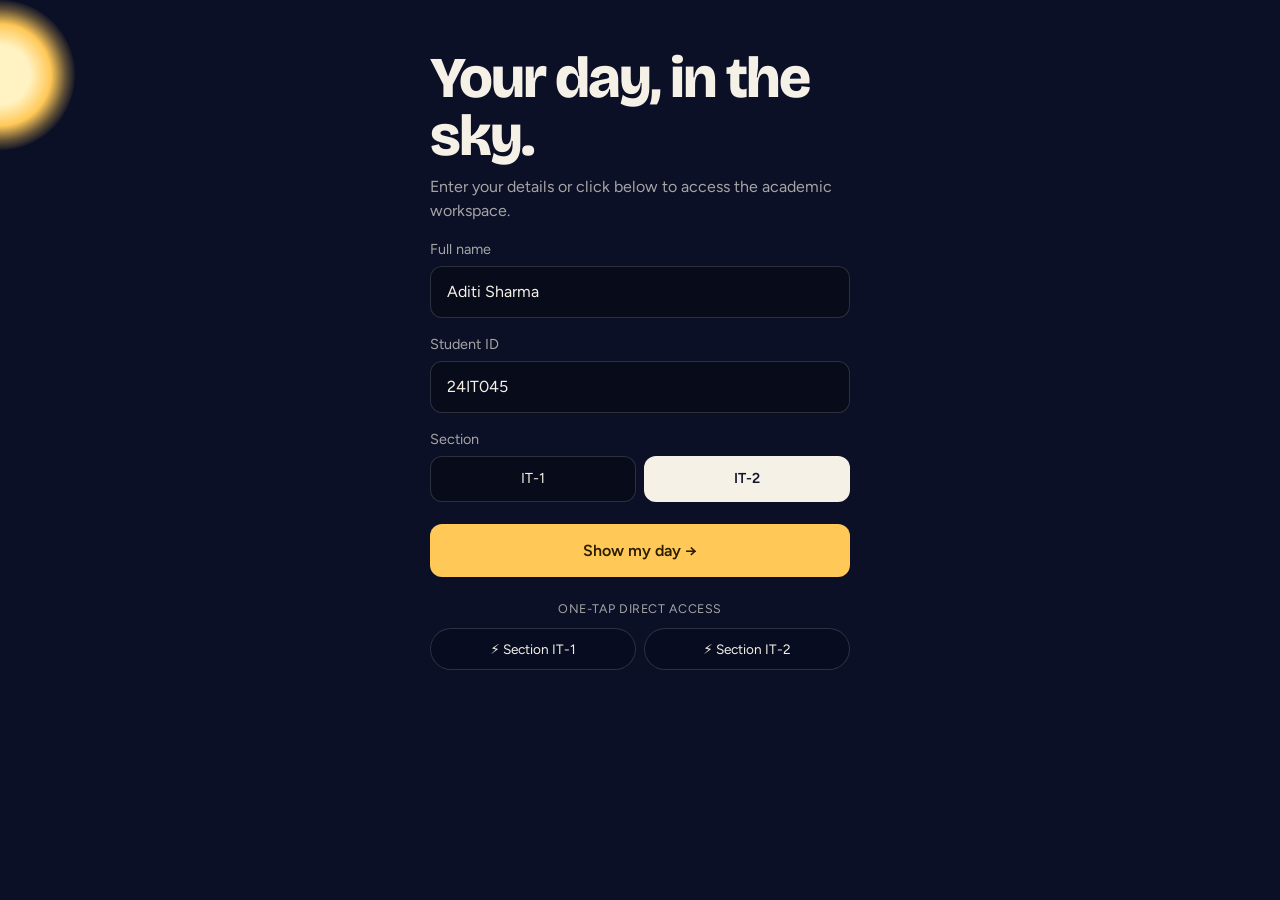
==== commit 3379aab2: "Enhance login form with default values and quick access Updated the login form to include default va" ====
--- a/index.html
+++ b/index.html
@@ -166,7 +166,6 @@
   .att-actions{justify-content:space-between;width:100%;margin-top:.5rem;padding-top:.7rem;border-top:1px solid var(--line)}
   .btn-att{flex:1;justify-content:center}
 }
-
 </style>
 </head>
 <body>
@@ -175,13 +174,31 @@
 <div class="auth" id="auth">
   <form id="login">
     <h1>Your day, in the sky.</h1>
-    <p style="color:var(--dim);margin:0">Enter your details to see today's classes.</p>
-    <label for="nm">Full name</label><input class="in" id="nm" autocomplete="name" placeholder="Aditi Sharma">
-    <label for="sid">Student ID</label><input class="in" id="sid" autocomplete="off" placeholder="24IT045">
+    <p style="color:var(--dim);margin:0 0 1rem">Enter your details or click below to access the academic workspace.</p>
+    
+    <label for="nm">Full name</label>
+    <input class="in" id="nm" autocomplete="name" value="Aditi Sharma" placeholder="Aditi Sharma">
+    
+    <label for="sid">Student ID</label>
+    <input class="in" id="sid" autocomplete="off" value="24IT045" placeholder="24IT045">
+    
     <label>Section</label>
-    <div class="seg"><label><input type="radio" name="sec" value="1">IT-1</label><label><input type="radio" name="sec" value="2" checked>IT-2</label></div>
-    <p class="err" id="err" hidden>Enter your name and student ID to continue.</p>
-    <button class="go" type="submit">Show my day</button>
+    <div class="seg">
+      <label><input type="radio" name="sec" value="1">IT-1</label>
+      <label><input type="radio" name="sec" value="2" checked>IT-2</label>
+    </div>
+    
+    <p class="err" id="err" hidden>Please provide your name and student ID.</p>
+    
+    <button class="go" type="submit" id="btn-show-day" style="width:100%;margin-top:1.4rem;padding:.9rem">Show my day →</button>
+
+    <div style="margin-top:1.2rem;text-align:center">
+      <span style="font-size:.78rem;color:var(--dim);text-transform:uppercase;letter-spacing:.05em">One-Tap Direct Access</span>
+      <div style="display:flex;gap:.5rem;margin-top:.5rem">
+        <button type="button" class="ghost" style="flex:1;font-size:.85rem;padding:.6rem" onclick="quickLogin('1')">⚡ Section IT-1</button>
+        <button type="button" class="ghost" style="flex:1;font-size:.85rem;padding:.6rem" onclick="quickLogin('2')">⚡ Section IT-2</button>
+      </div>
+    </div>
   </form>
 </div>
 
@@ -193,7 +210,7 @@
       <div class="strip" id="strip" role="group" aria-label="Pick a day"></div>
       <div id="tl"></div>
     </section>
-        <section id="v-att" hidden>
+    <section id="v-att" hidden>
       <div class="att-hero">
         <div class="when" style="color:var(--dim)">Timetable Attendance & 75% Goal Tracker</div>
         <h1 class="big">Attendance</h1>
@@ -284,7 +301,9 @@
 .map(h=>({date:new Date(h[0]+"T00:00:00"),name:h[1],type:HT[h[2]],em:h[3]}));
 const DAYS=["Sunday","Monday","Tuesday","Wednesday","Thursday","Friday","Saturday"];
 const $=id=>document.getElementById(id);
-let user={name:"",id:"",sec:"2"},notes={},sel=1,view="day",attendance={},sessionMarks={},attViewMode="day",attSelectedDate=new Date();
+
+/* ---- Global State Variables Declared at the Top ---- */
+let user={name:"Aditi Sharma",id:"24IT045",sec:"2"},notes={},sel=1,view="day",attendance={},sessionMarks={},attViewMode="day",attSelectedDate=new Date();
 
 function tm(s){const[a,b]=s.split(":");return +a*60+ +b}
 function fmt(m){let h=Math.floor(m/60);const ap=h>=12?"PM":"AM";h=h%12||12;return h+":"+String(m%60).padStart(2,"0")+" "+ap}
@@ -377,582 +396,3 @@
     const t=document.createElement("div");t.textContent=n.text;
     const f=document.createElement("small");f.textContent=n.at;
     const b=document.createElement("button");b.className="del";b.textContent="Delete";b.onclick=()=>{notes[user.id]=l.filter(x=>x.id!==n.id);store(0,"nx_notes",notes);renderNotes()};
-    f.appendChild(b);c.append(t,f);box.appendChild(c)});
-}
-
-/* ---- shell ---- */
-function go(v){view=v;["day","att","ask","brk","notes"].forEach(x=>$("v-"+x).hidden=x!==v);
-  document.querySelectorAll("#dock button").forEach(b=>{if(b.dataset.v===v)b.setAttribute("aria-current","page");else b.removeAttribute("aria-current")});if(v==="att")renderAttendance();
-  scrollTo(0,0)}
-function enter(auto){
-  $("auth").hidden=true;$("app").hidden=false;
-  $("who").innerHTML="";const a=document.createElement("span");a.textContent=user.name.split(" ")[0];
-  const s=document.createElement("small");s.textContent=`IT-${user.sec} · ${user.id}`;$("who").append(a,s);
-  const d=new Date().getDay();sel=d===0?1:d;
-  strip();timeline();hero();breaks();renderNotes();initAttendance();paintSky();go("day");
-  if(!auto)toast("Signed in")}
-$("login").onsubmit=e=>{e.preventDefault();const n=$("nm").value.trim(),i=$("sid").value.trim();
-  if(!n||!i){$("err").hidden=false;return}$("err").hidden=true;
-  user={name:n,id:i,sec:document.querySelector("input[name=sec]:checked").value};store(0,"nx_user",user);enter(false)};
-$("out").onclick=()=>{try{localStorage.removeItem("nx_user")}catch(e){}$("app").hidden=true;$("auth").hidden=false;$("login").reset()};
-$("dock").onclick=e=>{const b=e.target.closest("button");if(b)go(b.dataset.v)};
-$("strip").onclick=e=>{const b=e.target.closest("button");if(!b)return;sel=b.dataset.d==="All"?"All":+b.dataset.d;strip();timeline()};
-$("askf").onsubmit=e=>{e.preventDefault();send($("q").value)};
-$("sugg").innerHTML=["Monday schedule","Who teaches Data Structures?","Next holiday","Where is Probability?"].map(t=>`<button class="chip" data-q="${t}">${t}</button>`).join("");
-$("sugg").onclick=e=>{const b=e.target.closest("button");if(b)send(b.dataset.q)};
-$("save").onclick=()=>{const v=$("nt").value.trim();if(!v){$("nerr").hidden=false;return}$("nerr").hidden=true;
-  myNotes().unshift({id:Date.now(),text:v,at:new Date().toLocaleString()});store(0,"nx_notes",notes);$("nt").value="";renderNotes();toast("Note saved")};
-
-
-/* ---- Attendance Engine (Date-Specific Records & Subject Tracker) ---- */
-const defaultSubs = [
-  "Data Structures and Algorithms",
-  "Effective Technical Communication",
-  "Foundations of Information Technology",
-  "Digital Electronics",
-  "Probability and Statistics",
-  "Formal Languages and Automata Theory",
-  "NSS/NCC"
-];
-
-function formatDateKey(d){
-  const y = d.getFullYear();
-  const m = String(d.getMonth() + 1).padStart(2, '0');
-  const day = String(d.getDate()).padStart(2, '0');
-  return `${y}-${m}-${day}`;
-}
-
-function myAtt(){
-  if(!attendance[user.id]){
-    const secSubs = [...new Set(mine().map(c => c.sub.replace(/ \(Practical\)|\(Tutorial\/Practical\)|\(Tutorial\)/, "").trim()))];
-    const initialList = secSubs.length ? secSubs : defaultSubs;
-    attendance[user.id] = initialList.map(name => ({
-      id: "sub_" + Math.random().toString(36).substr(2, 9),
-      name: name,
-      attended: 0,
-      total: 0
-    }));
-  }
-  return attendance[user.id];
-}
-
-function mySessions(){
-  if(!sessionMarks[user.id]) sessionMarks[user.id] = {};
-  return sessionMarks[user.id];
-}
-
-function initAttendance(){
-  attendance = store(1, "nx_attendance") || {};
-  sessionMarks = store(1, "nx_sessions") || {};
-  attSelectedDate = new Date();
-  myAtt();
-}
-
-function saveAttendance(shouldRender = true){
-  store(0, "nx_attendance", attendance);
-  store(0, "nx_sessions", sessionMarks);
-  if(shouldRender) renderAttendance();
-}
-
-function getSubjectRecord(subName){
-  const list = myAtt();
-  const cleanName = subName.replace(/ \(Practical\)|\(Tutorial\/Practical\)|\(Tutorial\)/, "").trim();
-  let found = list.find(s => s.name.toLowerCase() === subName.toLowerCase() || s.name.toLowerCase() === cleanName.toLowerCase());
-  if(!found){
-    found = {
-      id: "sub_" + Math.random().toString(36).substr(2, 9),
-      name: subName,
-      attended: 0,
-      total: 0
-    };
-    list.push(found);
-    store(0, "nx_attendance", attendance);
-  }
-  return found;
-}
-
-function calcTarget(a, t){
-  if(t === 0) return { pct: 0, needed: 0, canBunk: 0, state: "none" };
-  const pct = (a / t) * 100;
-  if(pct < 75){
-    // Required to reach 75%: (a + x) / (t + x) >= 0.75 => x = 3t - 4a
-    const needed = Math.max(0, 3 * t - 4 * a);
-    return { pct, needed, canBunk: 0, state: "short" };
-  } else {
-    // Can safely miss without dropping below 75%: y = floor((4a - 3t) / 3)
-    const canBunk = Math.floor((4 * a - 3 * t) / 3);
-    return { pct, needed: 0, canBunk, state: "safe" };
-  }
-}
-
-function renderDateNavigator(){
-  const dateBar = $("att-date-bar");
-  if(!dateBar) return;
-
-  if(attViewMode === "subject"){
-    dateBar.style.display = "none";
-    return;
-  }
-  dateBar.style.display = "flex";
-
-  const cur = attSelectedDate || new Date();
-  const today = new Date();
-  const isToday = cur.toDateString() === today.toDateString();
-
-  const dateText = cur.toLocaleDateString(undefined, {
-    weekday: 'short',
-    month: 'short',
-    day: 'numeric',
-    year: 'numeric'
-  }) + (isToday ? " (Today)" : "");
-
-  const labelEl = $("att-date-text");
-  if(labelEl) labelEl.textContent = dateText;
-
-  const inputEl = $("att-date-picker");
-  if(inputEl) inputEl.value = formatDateKey(cur);
-
-  // Check if date is a holiday
-  const curZero = new Date(cur); curZero.setHours(0,0,0,0);
-  const hol = HOL.find(h => h.date.getTime() === curZero.getTime());
-  const holSpan = $("att-day-holiday-info");
-  if(holSpan){
-    holSpan.innerHTML = hol ? `<span class="att-holiday-tag">${hol.em} ${hol.name}</span>` : "";
-  }
-}
-
-function renderAttendance(){
-  renderDateNavigator();
-  const list = myAtt();
-  const summaryBox = $("att-summary");
-  const viewContainer = $("att-content-view");
-  const subTools = $("att-subject-tools");
-  if(!summaryBox || !viewContainer) return;
-
-  document.querySelectorAll(".att-mode-btn").forEach(b => {
-    b.classList.toggle("active", b.dataset.mode === attViewMode);
-  });
-
-  // Calculate Overall Stats across all subjects
-  let totAtt = 0, totHeld = 0;
-  list.forEach(s => { totAtt += s.attended; totHeld += s.total; });
-  const overall = calcTarget(totAtt, totHeld);
-
-  let overallHtml = `
-    <div class="att-stat ${overall.state === 'safe' ? 'good' : overall.state === 'short' ? 'warn' : ''}">
-      <small>Overall Attendance</small>
-      <b>${totHeld ? overall.pct.toFixed(1) + '%' : '0.0%'}</b>
-    </div>
-    <div class="att-stat">
-      <small>Total Class Sessions</small>
-      <b>${totAtt} / ${totHeld} attended</b>
-    </div>
-  `;
-
-  if(totHeld === 0){
-    overallHtml += `
-      <div class="att-stat">
-        <small>75% Criteria Status</small>
-        <span style="color:var(--dim);font-size:.95rem">Mark classes to begin</span>
-      </div>
-    `;
-  } else if(overall.state === 'short'){
-    overallHtml += `
-      <div class="att-stat warn">
-        <small>Needed for 75% Overall</small>
-        <b>Attend next ${overall.needed} class${overall.needed > 1 ? 'es' : ''}</b>
-      </div>
-    `;
-  } else {
-    overallHtml += `
-      <div class="att-stat good">
-        <small>Safe to Miss (Overall)</small>
-        <b>Can miss ${overall.canBunk} class${overall.canBunk > 1 ? 'es' : ''}</b>
-      </div>
-    `;
-  }
-  summaryBox.innerHTML = overallHtml;
-
-  if(attViewMode === "day"){
-    if(subTools) subTools.hidden = true;
-    renderDayWiseView(viewContainer);
-  } else {
-    if(subTools) subTools.hidden = false;
-    renderSubjectWiseView(viewContainer, list);
-  }
-}
-
-function renderDayWiseView(container){
-  container.innerHTML = "";
-  const cur = attSelectedDate || new Date();
-  const dayNum = cur.getDay();
-  const dayName = DAYS[dayNum];
-  const dateKey = formatDateKey(cur);
-  const classesToday = dayList(dayNum);
-  const sm = mySessions();
-
-  const curZero = new Date(cur); curZero.setHours(0,0,0,0);
-  const hol = HOL.find(h => h.date.getTime() === curZero.getTime());
-
-  const headerDiv = document.createElement("div");
-  headerDiv.style.margin = "0.2rem 0 1rem";
-  headerDiv.innerHTML = `<h2 class="dayh" style="margin:0 0 .25rem">${dayName} Timetable Sessions (${classesToday.length})</h2>
-  <span style="font-size:.85rem;color:var(--dim)">Showing scheduled classes for <b>${dateKey}</b>. Mark Present or Absent below.</span>`;
-  container.appendChild(headerDiv);
-
-  if(hol){
-    container.innerHTML += `<div class="panel" style="text-align:center;padding:2.5rem 1rem;border-color:rgba(255,200,87,.3);margin-bottom:1rem">
-      <div style="font-size:2rem;margin-bottom:.5rem">${hol.em}</div>
-      <h3 style="margin:0 0 .3rem;color:var(--amber)">University Holiday: ${hol.name}</h3>
-      <span style="color:var(--dim);font-size:.9rem">${hol.type} · No academic lectures scheduled</span>
-    </div>`;
-  }
-
-  if(dayNum === 0){
-    container.innerHTML += `<div class="panel empty" style="text-align:center;padding:3rem 1rem">Sunday is a weekend! No academic lectures scheduled.</div>`;
-    return;
-  }
-
-  if(!classesToday.length && !hol){
-    container.innerHTML += `<div class="panel empty" style="text-align:center;padding:3rem 1rem">No classes scheduled on ${dayName}.</div>`;
-    return;
-  }
-
-  classesToday.forEach(cls => {
-    const sub = getSubjectRecord(cls.sub);
-    const sessionKey = `${dateKey}_${cls.s}_${cls.sub}`;
-    const mark = sm[sessionKey]; // 'P', 'A', or undefined
-
-    const card = document.createElement("div");
-    card.className = "att-card" + (mark === "P" ? " marked-p" : mark === "A" ? " marked-a" : "");
-
-    const stat = calcTarget(sub.attended, sub.total);
-    const pctStr = sub.total ? stat.pct.toFixed(1) + "%" : "0.0%";
-
-    let badgeClass = "neutral", badgeText = "No classes yet";
-    let barClass = "safe";
-    let adviceHtml = "";
-
-    if(sub.total > 0){
-      if(stat.state === "safe"){
-        badgeClass = "safe";
-        badgeText = pctStr;
-        barClass = "safe";
-        if(stat.canBunk > 0){
-          adviceHtml = `<span class="att-advice safe">✅ Safe: You can miss next <b>${stat.canBunk}</b> class${stat.canBunk > 1 ? 'es' : ''} without dropping below 75%.</span>`;
-        } else {
-          adviceHtml = `<span class="att-advice safe">🎯 Exactly at 75%: Attend the next class to maintain criteria!</span>`;
-        }
-      } else {
-        badgeClass = "short";
-        badgeText = pctStr;
-        barClass = "short";
-        adviceHtml = `<span class="att-advice short">⚠️ Need to attend next <b>${stat.needed}</b> class${stat.needed > 1 ? 'es' : ''} consecutively to reach 75%.</span>`;
-      }
-    } else {
-      adviceHtml = `<span class="att-advice neutral">No attendance recorded yet for this subject.</span>`;
-    }
-
-    const barWidth = sub.total ? Math.min(100, Math.round(stat.pct)) : 0;
-
-    let statusBadge = "";
-    if(mark === "P") statusBadge = `<span class="att-status-badge p">Present on ${dateKey}</span>`;
-    else if(mark === "A") statusBadge = `<span class="att-status-badge a">Absent on ${dateKey}</span>`;
-
-    card.innerHTML = `
-      <div class="att-info">
-        <div class="att-meta">
-          <span>${fmt(cls.s)} – ${fmt(cls.e)}</span> • <em>${cls.ven}</em> ${cls.prof ? ' • ' + cls.prof : ''} ${statusBadge}
-        </div>
-        <div class="att-name-row">
-          <span class="att-title">${cls.sub}</span>
-          <span class="att-badge ${badgeClass}">${badgeText}</span>
-        </div>
-        <div class="att-counts">
-          Subject Standing: <b>${sub.attended}</b> attended / <b>${sub.total}</b> held
-        </div>
-        <div class="att-bar-shell" title="75% marker indicated">
-          <div class="att-target-line" title="75% minimum threshold"></div>
-          <div class="att-bar-fill ${barClass}" style="width:${barWidth}%"></div>
-        </div>
-        ${adviceHtml}
-      </div>
-
-      <div class="att-actions">
-        <button class="btn-att btn-pres ${mark === 'P' ? 'active' : ''}" data-action="session-mark" data-target-mark="P" data-session="${sessionKey}" data-subid="${sub.id}" data-name="${cls.sub}">
-          ✓ Present
-        </button>
-        <button class="btn-att btn-abs ${mark === 'A' ? 'active' : ''}" data-action="session-mark" data-target-mark="A" data-session="${sessionKey}" data-subid="${sub.id}" data-name="${cls.sub}">
-          ✕ Absent
-        </button>
-        <button class="btn-sub-opt" data-action="edit" data-id="${sub.id}" title="Edit counts">✎</button>
-      </div>
-    `;
-
-    container.appendChild(card);
-  });
-}
-
-function renderSubjectWiseView(container, list){
-  container.innerHTML = "";
-  const headerDiv = document.createElement("div");
-  headerDiv.style.margin = "0.2rem 0 1rem";
-  headerDiv.innerHTML = `<h2 class="dayh" style="margin:0 0 .25rem">Subject Attendance Summary (${list.length} courses)</h2>
-  <span style="font-size:.85rem;color:var(--dim)">Track cumulative records across all calendar weeks. Edit past counts directly (✎ Edit) anytime.</span>`;
-  container.appendChild(headerDiv);
-
-  if(!list.length){
-    container.innerHTML += '<p class="empty">No subjects found. Add a subject using the form below.</p>';
-    return;
-  }
-
-  list.forEach(sub => {
-    const card = document.createElement("div");
-    card.className = "att-card";
-
-    const stat = calcTarget(sub.attended, sub.total);
-    const pctStr = sub.total ? stat.pct.toFixed(1) + "%" : "0.0%";
-
-    let badgeClass = "neutral", badgeText = "No classes yet";
-    let barClass = "safe";
-    let adviceHtml = "";
-
-    if(sub.total > 0){
-      if(stat.state === "safe"){
-        badgeClass = "safe";
-        badgeText = pctStr;
-        barClass = "safe";
-        if(stat.canBunk > 0){
-          adviceHtml = `<span class="att-advice safe">✅ Safe: You can miss next <b>${stat.canBunk}</b> class${stat.canBunk > 1 ? 'es' : ''} without dropping below 75%.</span>`;
-        } else {
-          adviceHtml = `<span class="att-advice safe">🎯 Exactly at 75%: Attend the next class to maintain criteria!</span>`;
-        }
-      } else {
-        badgeClass = "short";
-        badgeText = pctStr;
-        barClass = "short";
-        adviceHtml = `<span class="att-advice short">⚠️ Need to attend next <b>${stat.needed}</b> class${stat.needed > 1 ? 'es' : ''} consecutively to reach 75%.</span>`;
-      }
-    } else {
-      adviceHtml = `<span class="att-advice neutral">No attendance recorded yet. Tap Present or Absent to log.</span>`;
-    }
-
-    const barWidth = sub.total ? Math.min(100, Math.round(stat.pct)) : 0;
-
-    card.innerHTML = `
-      <div class="att-info">
-        <div class="att-name-row">
-          <span class="att-title">${sub.name}</span>
-          <span class="att-badge ${badgeClass}">${badgeText}</span>
-        </div>
-        <div class="att-counts">
-          Classes: <b>${sub.attended}</b> attended / <b>${sub.total}</b> total held
-        </div>
-        <div class="att-bar-shell" title="75% marker indicated">
-          <div class="att-target-line" title="75% minimum threshold"></div>
-          <div class="att-bar-fill ${barClass}" style="width:${barWidth}%"></div>
-        </div>
-        ${adviceHtml}
-      </div>
-
-      <div class="att-actions">
-        <button class="btn-att btn-pres" data-action="quick-add" data-type="P" data-id="${sub.id}" data-name="${sub.name}">
-          + Present
-        </button>
-        <button class="btn-att btn-abs" data-action="quick-add" data-type="A" data-id="${sub.id}" data-name="${sub.name}">
-          + Absent
-        </button>
-        <button class="btn-sub-opt" data-action="edit" data-id="${sub.id}" title="Manually update records">✎ Edit</button>
-        <button class="btn-sub-opt btn-sub-del" data-action="del" data-id="${sub.id}" title="Remove subject">✕</button>
-      </div>
-    `;
-
-    container.appendChild(card);
-  });
-}
-
-function handleSessionMark(sessionKey, targetMark, subId, subName){
-  const sm = mySessions();
-  const list = myAtt();
-  const sub = list.find(s => s.id === subId);
-  if(!sub) return;
-
-  const currentMark = sm[sessionKey];
-
-  if(currentMark === targetMark){
-    if(targetMark === "P"){
-      sub.attended = Math.max(0, sub.attended - 1);
-      sub.total = Math.max(0, sub.total - 1);
-    } else if(targetMark === "A"){
-      sub.total = Math.max(0, sub.total - 1);
-    }
-    delete sm[sessionKey];
-    toast(`${subName}: Unmarked`);
-  } else if(!currentMark){
-    if(targetMark === "P"){
-      sub.attended += 1;
-      sub.total += 1;
-      sm[sessionKey] = "P";
-      toast(`${subName}: Marked Present ✓`);
-    } else {
-      sub.total += 1;
-      sm[sessionKey] = "A";
-      toast(`${subName}: Marked Absent ✕`);
-    }
-  } else {
-    if(targetMark === "P"){
-      sub.attended += 1;
-      sm[sessionKey] = "P";
-      toast(`${subName}: Changed to Present ✓`);
-    } else {
-      sub.attended = Math.max(0, sub.attended - 1);
-      sm[sessionKey] = "A";
-      toast(`${subName}: Changed to Absent ✕`);
-    }
-  }
-
-  saveAttendance();
-}
-
-function handleAttAction(action, btn){
-  const list = myAtt();
-  const id = btn.dataset.id;
-  const sub = list.find(s => s.id === id);
-  if(!sub) return;
-  const displayName = btn.dataset.name || sub.name;
-
-  if(action === "quick-add"){
-    const type = btn.dataset.type;
-    if(type === "P"){
-      sub.attended += 1;
-      sub.total += 1;
-      toast(`${displayName}: +1 Present`);
-    } else {
-      sub.total += 1;
-      toast(`${displayName}: +1 Absent`);
-    }
-    saveAttendance();
-  } else if(action === "edit"){
-    const newA = prompt(`Enter attended classes for ${sub.name}:`, sub.attended);
-    if(newA === null) return;
-    const newT = prompt(`Enter total classes held for ${sub.name}:`, sub.total);
-    if(newT === null) return;
-    const numA = parseInt(newA, 10), numT = parseInt(newT, 10);
-    if(isNaN(numA) || isNaN(numT) || numA < 0 || numT < numA){
-      alert("Invalid: Total held classes must be greater than or equal to attended classes.");
-      return;
-    }
-    sub.attended = numA;
-    sub.total = numT;
-    saveAttendance();
-    toast(`Updated records for ${sub.name}`);
-  } else if(action === "del"){
-    if(confirm(`Remove ${sub.name} from attendance tracker?`)){
-      attendance[user.id] = list.filter(s => s.id !== id);
-      saveAttendance();
-      toast(`Removed ${sub.name}`);
-    }
-  }
-}
-
-// Global click event delegation
-document.addEventListener("click", e => {
-  const modeBtn = e.target.closest(".att-mode-btn");
-  if(modeBtn){
-    attViewMode = modeBtn.dataset.mode;
-    renderAttendance();
-    return;
-  }
-
-  // Prev / Next Day buttons
-  if(e.target.closest("#att-prev-day")){
-    attSelectedDate.setDate(attSelectedDate.getDate() - 1);
-    renderAttendance();
-    return;
-  }
-  if(e.target.closest("#att-next-day")){
-    attSelectedDate.setDate(attSelectedDate.getDate() + 1);
-    renderAttendance();
-    return;
-  }
-  if(e.target.closest("#att-jump-today")){
-    attSelectedDate = new Date();
-    renderAttendance();
-    return;
-  }
-
-  // Clicking date label triggers date input
-  const dateLabel = e.target.closest("#att-date-label");
-  if(dateLabel){
-    const inp = $("att-date-picker");
-    if(inp && typeof inp.showPicker === "function"){
-      try { inp.showPicker(); } catch(err){ inp.focus(); }
-    } else if(inp){
-      inp.focus();
-    }
-    return;
-  }
-
-  const sessionBtn = e.target.closest("[data-action='session-mark']");
-  if(sessionBtn){
-    const sKey = sessionBtn.dataset.session;
-    const targetMark = sessionBtn.dataset.targetMark;
-    const subId = sessionBtn.dataset.subid;
-    const subName = sessionBtn.dataset.name;
-    handleSessionMark(sKey, targetMark, subId, subName);
-    return;
-  }
-
-  const actBtn = e.target.closest("[data-action]");
-  if(actBtn){
-    const action = actBtn.dataset.action;
-    handleAttAction(action, actBtn);
-  }
-});
-
-// Listener for Date Picker input change
-document.addEventListener("change", e => {
-  if(e.target.id === "att-date-picker"){
-    const val = e.target.value;
-    if(val){
-      const [y, m, d] = val.split("-").map(Number);
-      attSelectedDate = new Date(y, m - 1, d);
-      renderAttendance();
-    }
-  }
-});
-
-// Listener for custom subject addition in By Subject view
-document.addEventListener("DOMContentLoaded", () => {
-  const form = $("add-sub-form");
-  if(form){
-    form.onsubmit = e => {
-      e.preventDefault();
-      const inp = $("new-sub-name");
-      const name = inp.value.trim();
-      if(!name) return;
-      const list = myAtt();
-      if(list.some(s => s.name.toLowerCase() === name.toLowerCase())){
-        toast("Subject already exists");
-        return;
-      }
-      list.push({
-        id: "sub_" + Math.random().toString(36).substr(2, 9),
-        name: name,
-        attended: 0,
-        total: 0
-      });
-      saveAttendance();
-      inp.value = "";
-      toast(`Added ${name}`);
-    };
-  }
-});
-
-notes=store(1,"nx_notes")||{};
-const saved=store(1,"nx_user");
-if(saved&&saved.name){user=saved;enter(true)}else{paintSky()}
-setInterval(()=>{paintSky();if(!$("app").hidden&&view==="day"){hero();if(sel==="All"||sel===new Date().getDay())timeline()}},1000);
-</script>
-</body>
-</html>
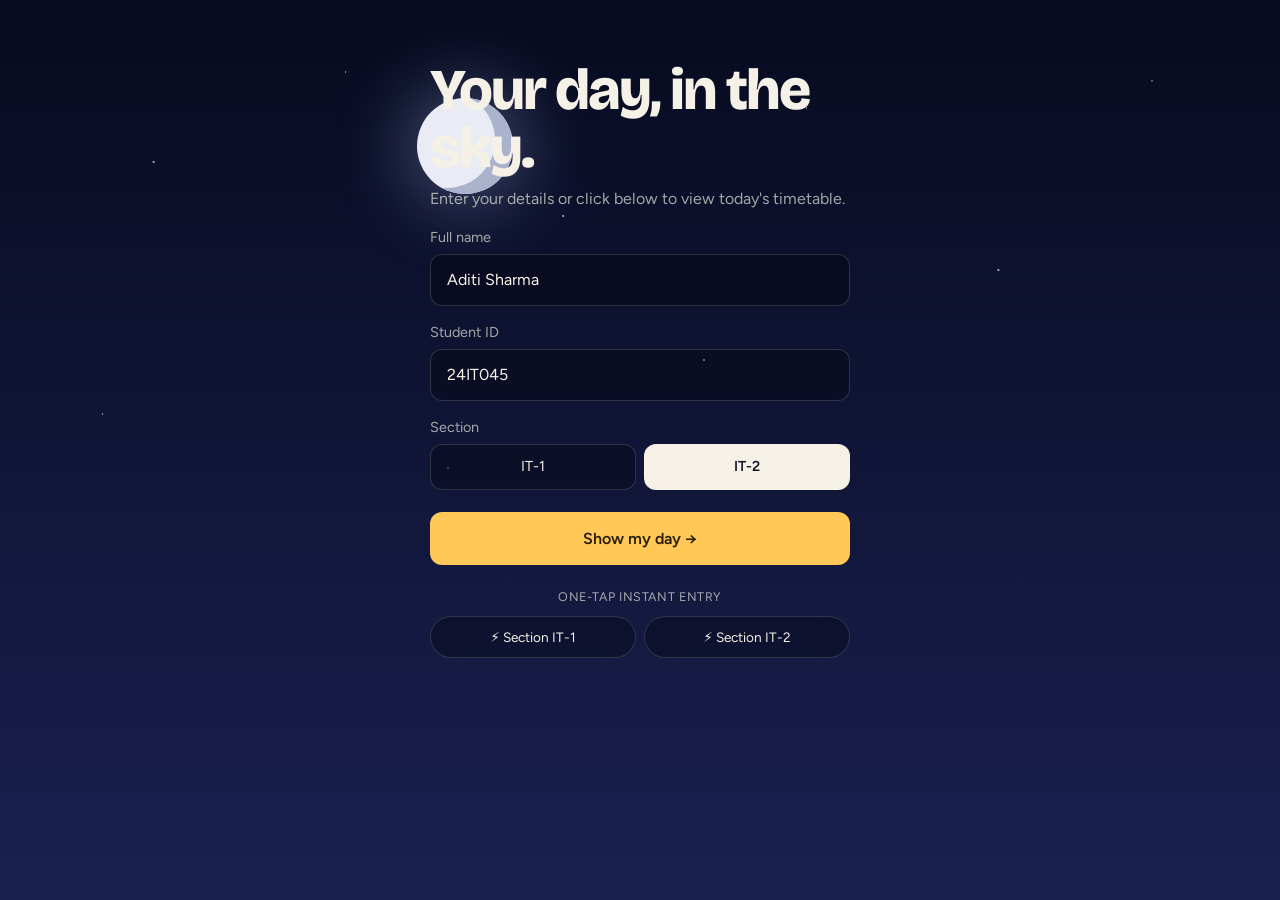
==== commit 179ad0a7: "Update index.html" ====
--- a/index.html
+++ b/index.html
@@ -174,7 +174,7 @@
 <div class="auth" id="auth">
   <form id="login">
     <h1>Your day, in the sky.</h1>
-    <p style="color:var(--dim);margin:0 0 1rem">Enter your details or click below to access the academic workspace.</p>
+    <p style="color:var(--dim);margin:0 0 1rem">Enter your details or click below to view today's timetable.</p>
     
     <label for="nm">Full name</label>
     <input class="in" id="nm" autocomplete="name" value="Aditi Sharma" placeholder="Aditi Sharma">
@@ -193,7 +193,7 @@
     <button class="go" type="submit" id="btn-show-day" style="width:100%;margin-top:1.4rem;padding:.9rem">Show my day →</button>
 
     <div style="margin-top:1.2rem;text-align:center">
-      <span style="font-size:.78rem;color:var(--dim);text-transform:uppercase;letter-spacing:.05em">One-Tap Direct Access</span>
+      <span style="font-size:.78rem;color:var(--dim);text-transform:uppercase;letter-spacing:.05em">One-Tap Instant Entry</span>
       <div style="display:flex;gap:.5rem;margin-top:.5rem">
         <button type="button" class="ghost" style="flex:1;font-size:.85rem;padding:.6rem" onclick="quickLogin('1')">⚡ Section IT-1</button>
         <button type="button" class="ghost" style="flex:1;font-size:.85rem;padding:.6rem" onclick="quickLogin('2')">⚡ Section IT-2</button>
@@ -396,3 +396,647 @@
     const t=document.createElement("div");t.textContent=n.text;
     const f=document.createElement("small");f.textContent=n.at;
     const b=document.createElement("button");b.className="del";b.textContent="Delete";b.onclick=()=>{notes[user.id]=l.filter(x=>x.id!==n.id);store(0,"nx_notes",notes);renderNotes()};
+    f.appendChild(b);c.append(t,f);box.appendChild(c)});
+}
+
+/* ---- shell & direct login ---- */
+function go(v){view=v;["day","att","ask","brk","notes"].forEach(x=>$("v-"+x).hidden=x!==v);
+  document.querySelectorAll("#dock button").forEach(b=>{if(b.dataset.v===v)b.setAttribute("aria-current","page");else b.removeAttribute("aria-current")});if(v==="att")renderAttendance();
+  scrollTo(0,0)}
+
+function quickLogin(secVal){
+  const nameVal = $("nm") ? ($("nm").value.trim() || "Aditi Sharma") : "Aditi Sharma";
+  const idVal = $("sid") ? ($("sid").value.trim() || "24IT045") : "24IT045";
+  const sec = secVal || "2";
+  const rad = document.querySelector(`input[name=sec][value="${sec}"]`);
+  if(rad) rad.checked = true;
+  user = { name: nameVal, id: idVal, sec: sec };
+  store(0, "nx_user", user);
+  enter(false);
+}
+
+function enter(auto){
+  const authEl = $("auth");
+  const appEl = $("app");
+  if(authEl){ authEl.hidden = true; authEl.style.display = "none"; }
+  if(appEl){ appEl.hidden = false; appEl.style.display = "block"; }
+
+  const whoEl = $("who");
+  if(whoEl){
+    whoEl.innerHTML = "";
+    const a = document.createElement("span");
+    a.textContent = (user.name || "Student").split(" ")[0];
+    const s = document.createElement("small");
+    s.textContent = `IT-${user.sec || "2"} · ${user.id || "24IT045"}`;
+    whoEl.append(a, s);
+  }
+
+  const d = new Date().getDay();
+  sel = (d === 0) ? "All" : d;
+
+  try { strip(); } catch(e){}
+  try { timeline(); } catch(e){}
+  try { hero(); } catch(e){}
+  try { breaks(); } catch(e){}
+  try { renderNotes(); } catch(e){}
+  try { initAttendance(); } catch(e){}
+  try { paintSky(); } catch(e){}
+  try { go("day"); } catch(e){}
+
+  if(!auto) toast("Signed in");
+}
+
+$("login").onsubmit = e => {
+  e.preventDefault();
+  const n = ($("nm") && $("nm").value.trim()) ? $("nm").value.trim() : "Aditi Sharma";
+  const i = ($("sid") && $("sid").value.trim()) ? $("sid").value.trim() : "24IT045";
+  const secRadio = document.querySelector("input[name=sec]:checked");
+  const sec = secRadio ? secRadio.value : "2";
+
+  if($("err")) $("err").hidden = true;
+  user = { name: n, id: i, sec: sec };
+  store(0, "nx_user", user);
+  enter(false);
+};
+
+$("out").onclick=()=>{try{localStorage.removeItem("nx_user")}catch(e){}$("app").hidden=true;$("app").style.display="none";$("auth").hidden=false;$("auth").style.display="grid";$("login").reset()};
+$("dock").onclick=e=>{const b=e.target.closest("button");if(b)go(b.dataset.v)};
+$("strip").onclick=e=>{const b=e.target.closest("button");if(!b)return;sel=b.dataset.d==="All"?"All":+b.dataset.d;strip();timeline()};
+$("askf").onsubmit=e=>{e.preventDefault();send($("q").value)};
+$("sugg").innerHTML=["Monday schedule","Who teaches Data Structures?","Next holiday","Where is Probability?"].map(t=>`<button class="chip" data-q="${t}">${t}</button>`).join("");
+$("sugg").onclick=e=>{const b=e.target.closest("button");if(b)send(b.dataset.q)};
+$("save").onclick=()=>{const v=$("nt").value.trim();if(!v){$("nerr").hidden=false;return}$("nerr").hidden=true;
+  myNotes().unshift({id:Date.now(),text:v,at:new Date().toLocaleString()});store(0,"nx_notes",notes);$("nt").value="";renderNotes();toast("Note saved")};
+
+/* ---- Attendance Engine (Date-Specific Records & Subject Tracker) ---- */
+const defaultSubs = [
+  "Data Structures and Algorithms",
+  "Effective Technical Communication",
+  "Foundations of Information Technology",
+  "Digital Electronics",
+  "Probability and Statistics",
+  "Formal Languages and Automata Theory",
+  "NSS/NCC"
+];
+
+function formatDateKey(d){
+  const y = d.getFullYear();
+  const m = String(d.getMonth() + 1).padStart(2, '0');
+  const day = String(d.getDate()).padStart(2, '0');
+  return `${y}-${m}-${day}`;
+}
+
+function myAtt(){
+  if(!attendance[user.id]){
+    const secSubs = [...new Set(mine().map(c => c.sub.replace(/ \(Practical\)|\(Tutorial\/Practical\)|\(Tutorial\)/, "").trim()))];
+    const initialList = secSubs.length ? secSubs : defaultSubs;
+    attendance[user.id] = initialList.map(name => ({
+      id: "sub_" + Math.random().toString(36).substr(2, 9),
+      name: name,
+      attended: 0,
+      total: 0
+    }));
+  }
+  return attendance[user.id];
+}
+
+function mySessions(){
+  if(!sessionMarks[user.id]) sessionMarks[user.id] = {};
+  return sessionMarks[user.id];
+}
+
+function initAttendance(){
+  attendance = store(1, "nx_attendance") || {};
+  sessionMarks = store(1, "nx_sessions") || {};
+  attSelectedDate = new Date();
+  myAtt();
+}
+
+function saveAttendance(shouldRender = true){
+  store(0, "nx_attendance", attendance);
+  store(0, "nx_sessions", sessionMarks);
+  if(shouldRender) renderAttendance();
+}
+
+function getSubjectRecord(subName){
+  const list = myAtt();
+  const cleanName = subName.replace(/ \(Practical\)|\(Tutorial\/Practical\)|\(Tutorial\)/, "").trim();
+  let found = list.find(s => s.name.toLowerCase() === subName.toLowerCase() || s.name.toLowerCase() === cleanName.toLowerCase());
+  if(!found){
+    found = {
+      id: "sub_" + Math.random().toString(36).substr(2, 9),
+      name: subName,
+      attended: 0,
+      total: 0
+    };
+    list.push(found);
+    store(0, "nx_attendance", attendance);
+  }
+  return found;
+}
+
+function calcTarget(a, t){
+  if(t === 0) return { pct: 0, needed: 0, canBunk: 0, state: "none" };
+  const pct = (a / t) * 100;
+  if(pct < 75){
+    const needed = Math.max(0, 3 * t - 4 * a);
+    return { pct, needed, canBunk: 0, state: "short" };
+  } else {
+    const canBunk = Math.floor((4 * a - 3 * t) / 3);
+    return { pct, needed: 0, canBunk, state: "safe" };
+  }
+}
+
+function renderDateNavigator(){
+  const dateBar = $("att-date-bar");
+  if(!dateBar) return;
+
+  if(attViewMode === "subject"){
+    dateBar.style.display = "none";
+    return;
+  }
+  dateBar.style.display = "flex";
+
+  const cur = attSelectedDate || new Date();
+  const today = new Date();
+  const isToday = cur.toDateString() === today.toDateString();
+
+  const dateText = cur.toLocaleDateString(undefined, {
+    weekday: 'short',
+    month: 'short',
+    day: 'numeric',
+    year: 'numeric'
+  }) + (isToday ? " (Today)" : "");
+
+  const labelEl = $("att-date-text");
+  if(labelEl) labelEl.textContent = dateText;
+
+  const inputEl = $("att-date-picker");
+  if(inputEl) inputEl.value = formatDateKey(cur);
+
+  const curZero = new Date(cur); curZero.setHours(0,0,0,0);
+  const hol = HOL.find(h => h.date.getTime() === curZero.getTime());
+  const holSpan = $("att-day-holiday-info");
+  if(holSpan){
+    holSpan.innerHTML = hol ? `<span class="att-holiday-tag">${hol.em} ${hol.name}</span>` : "";
+  }
+}
+
+function renderAttendance(){
+  renderDateNavigator();
+  const list = myAtt();
+  const summaryBox = $("att-summary");
+  const viewContainer = $("att-content-view");
+  const subTools = $("att-subject-tools");
+  if(!summaryBox || !viewContainer) return;
+
+  document.querySelectorAll(".att-mode-btn").forEach(b => {
+    b.classList.toggle("active", b.dataset.mode === attViewMode);
+  });
+
+  let totAtt = 0, totHeld = 0;
+  list.forEach(s => { totAtt += s.attended; totHeld += s.total; });
+  const overall = calcTarget(totAtt, totHeld);
+
+  let overallHtml = `
+    <div class="att-stat ${overall.state === 'safe' ? 'good' : overall.state === 'short' ? 'warn' : ''}">
+      <small>Overall Attendance</small>
+      <b>${totHeld ? overall.pct.toFixed(1) + '%' : '0.0%'}</b>
+    </div>
+    <div class="att-stat">
+      <small>Total Class Sessions</small>
+      <b>${totAtt} / ${totHeld} attended</b>
+    </div>
+  `;
+
+  if(totHeld === 0){
+    overallHtml += `
+      <div class="att-stat">
+        <small>75% Criteria Status</small>
+        <span style="color:var(--dim);font-size:.95rem">Mark classes to begin</span>
+      </div>
+    `;
+  } else if(overall.state === 'short'){
+    overallHtml += `
+      <div class="att-stat warn">
+        <small>Needed for 75% Overall</small>
+        <b>Attend next ${overall.needed} class${overall.needed > 1 ? 'es' : ''}</b>
+      </div>
+    `;
+  } else {
+    overallHtml += `
+      <div class="att-stat good">
+        <small>Safe to Miss (Overall)</small>
+        <b>Can miss ${overall.canBunk} class${overall.canBunk > 1 ? 'es' : ''}</b>
+      </div>
+    `;
+  }
+  summaryBox.innerHTML = overallHtml;
+
+  if(attViewMode === "day"){
+    if(subTools) subTools.hidden = true;
+    renderDayWiseView(viewContainer);
+  } else {
+    if(subTools) subTools.hidden = false;
+    renderSubjectWiseView(viewContainer, list);
+  }
+}
+
+function renderDayWiseView(container){
+  container.innerHTML = "";
+  const cur = attSelectedDate || new Date();
+  const dayNum = cur.getDay();
+  const dayName = DAYS[dayNum];
+  const dateKey = formatDateKey(cur);
+  const classesToday = dayList(dayNum);
+  const sm = mySessions();
+
+  const curZero = new Date(cur); curZero.setHours(0,0,0,0);
+  const hol = HOL.find(h => h.date.getTime() === curZero.getTime());
+
+  const headerDiv = document.createElement("div");
+  headerDiv.style.margin = "0.2rem 0 1rem";
+  headerDiv.innerHTML = `<h2 class="dayh" style="margin:0 0 .25rem">${dayName} Timetable Sessions (${classesToday.length})</h2>
+  <span style="font-size:.85rem;color:var(--dim)">Showing scheduled classes for <b>${dateKey}</b>. Mark Present or Absent below.</span>`;
+  container.appendChild(headerDiv);
+
+  if(hol){
+    container.innerHTML += `<div class="panel" style="text-align:center;padding:2.5rem 1rem;border-color:rgba(255,200,87,.3);margin-bottom:1rem">
+      <div style="font-size:2rem;margin-bottom:.5rem">${hol.em}</div>
+      <h3 style="margin:0 0 .3rem;color:var(--amber)">University Holiday: ${hol.name}</h3>
+      <span style="color:var(--dim);font-size:.9rem">${hol.type} · No academic lectures scheduled</span>
+    </div>`;
+  }
+
+  if(dayNum === 0){
+    container.innerHTML += `<div class="panel empty" style="text-align:center;padding:3rem 1rem">Sunday is a weekend! No academic lectures scheduled.</div>`;
+    return;
+  }
+
+  if(!classesToday.length && !hol){
+    container.innerHTML += `<div class="panel empty" style="text-align:center;padding:3rem 1rem">No classes scheduled on ${dayName}.</div>`;
+    return;
+  }
+
+  classesToday.forEach(cls => {
+    const sub = getSubjectRecord(cls.sub);
+    const sessionKey = `${dateKey}_${cls.s}_${cls.sub}`;
+    const mark = sm[sessionKey];
+
+    const card = document.createElement("div");
+    card.className = "att-card" + (mark === "P" ? " marked-p" : mark === "A" ? " marked-a" : "");
+
+    const stat = calcTarget(sub.attended, sub.total);
+    const pctStr = sub.total ? stat.pct.toFixed(1) + "%" : "0.0%";
+
+    let badgeClass = "neutral", badgeText = "No classes yet";
+    let barClass = "safe";
+    let adviceHtml = "";
+
+    if(sub.total > 0){
+      if(stat.state === "safe"){
+        badgeClass = "safe";
+        badgeText = pctStr;
+        barClass = "safe";
+        if(stat.canBunk > 0){
+          adviceHtml = `<span class="att-advice safe">✅ Safe: You can miss next <b>${stat.canBunk}</b> class${stat.canBunk > 1 ? 'es' : ''} without dropping below 75%.</span>`;
+        } else {
+          adviceHtml = `<span class="att-advice safe">🎯 Exactly at 75%: Attend the next class to maintain criteria!</span>`;
+        }
+      } else {
+        badgeClass = "short";
+        badgeText = pctStr;
+        barClass = "short";
+        adviceHtml = `<span class="att-advice short">⚠️ Need to attend next <b>${stat.needed}</b> class${stat.needed > 1 ? 'es' : ''} consecutively to reach 75%.</span>`;
+      }
+    } else {
+      adviceHtml = `<span class="att-advice neutral">No attendance recorded yet for this subject.</span>`;
+    }
+
+    const barWidth = sub.total ? Math.min(100, Math.round(stat.pct)) : 0;
+
+    let statusBadge = "";
+    if(mark === "P") statusBadge = `<span class="att-status-badge p">Present on ${dateKey}</span>`;
+    else if(mark === "A") statusBadge = `<span class="att-status-badge a">Absent on ${dateKey}</span>`;
+
+    card.innerHTML = `
+      <div class="att-info">
+        <div class="att-meta">
+          <span>${fmt(cls.s)} – ${fmt(cls.e)}</span> • <em>${cls.ven}</em> ${cls.prof ? ' • ' + cls.prof : ''} ${statusBadge}
+        </div>
+        <div class="att-name-row">
+          <span class="att-title">${cls.sub}</span>
+          <span class="att-badge ${badgeClass}">${badgeText}</span>
+        </div>
+        <div class="att-counts">
+          Subject Standing: <b>${sub.attended}</b> attended / <b>${sub.total}</b> held
+        </div>
+        <div class="att-bar-shell" title="75% marker indicated">
+          <div class="att-target-line" title="75% minimum threshold"></div>
+          <div class="att-bar-fill ${barClass}" style="width:${barWidth}%"></div>
+        </div>
+        ${adviceHtml}
+      </div>
+
+      <div class="att-actions">
+        <button class="btn-att btn-pres ${mark === 'P' ? 'active' : ''}" data-action="session-mark" data-target-mark="P" data-session="${sessionKey}" data-subid="${sub.id}" data-name="${cls.sub}">
+          ✓ Present
+        </button>
+        <button class="btn-att btn-abs ${mark === 'A' ? 'active' : ''}" data-action="session-mark" data-target-mark="A" data-session="${sessionKey}" data-subid="${sub.id}" data-name="${cls.sub}">
+          ✕ Absent
+        </button>
+        <button class="btn-sub-opt" data-action="edit" data-id="${sub.id}" title="Edit counts">✎</button>
+      </div>
+    `;
+
+    container.appendChild(card);
+  });
+}
+
+function renderSubjectWiseView(container, list){
+  container.innerHTML = "";
+  const headerDiv = document.createElement("div");
+  headerDiv.style.margin = "0.2rem 0 1rem";
+  headerDiv.innerHTML = `<h2 class="dayh" style="margin:0 0 .25rem">Subject Attendance Summary (${list.length} courses)</h2>
+  <span style="font-size:.85rem;color:var(--dim)">Track cumulative records across all calendar weeks. Edit past counts directly (✎ Edit) anytime.</span>`;
+  container.appendChild(headerDiv);
+
+  if(!list.length){
+    container.innerHTML += '<p class="empty">No subjects found. Add a subject using the form below.</p>';
+    return;
+  }
+
+  list.forEach(sub => {
+    const card = document.createElement("div");
+    card.className = "att-card";
+
+    const stat = calcTarget(sub.attended, sub.total);
+    const pctStr = sub.total ? stat.pct.toFixed(1) + "%" : "0.0%";
+
+    let badgeClass = "neutral", badgeText = "No classes yet";
+    let barClass = "safe";
+    let adviceHtml = "";
+
+    if(sub.total > 0){
+      if(stat.state === "safe"){
+        badgeClass = "safe";
+        badgeText = pctStr;
+        barClass = "safe";
+        if(stat.canBunk > 0){
+          adviceHtml = `<span class="att-advice safe">✅ Safe: You can miss next <b>${stat.canBunk}</b> class${stat.canBunk > 1 ? 'es' : ''} without dropping below 75%.</span>`;
+        } else {
+          adviceHtml = `<span class="att-advice safe">🎯 Exactly at 75%: Attend the next class to maintain criteria!</span>`;
+        }
+      } else {
+        badgeClass = "short";
+        badgeText = pctStr;
+        barClass = "short";
+        adviceHtml = `<span class="att-advice short">⚠️ Need to attend next <b>${stat.needed}</b> class${stat.needed > 1 ? 'es' : ''} consecutively to reach 75%.</span>`;
+      }
+    } else {
+      adviceHtml = `<span class="att-advice neutral">No attendance recorded yet. Tap Present or Absent to log.</span>`;
+    }
+
+    const barWidth = sub.total ? Math.min(100, Math.round(stat.pct)) : 0;
+
+    card.innerHTML = `
+      <div class="att-info">
+        <div class="att-name-row">
+          <span class="att-title">${sub.name}</span>
+          <span class="att-badge ${badgeClass}">${badgeText}</span>
+        </div>
+        <div class="att-counts">
+          Classes: <b>${sub.attended}</b> attended / <b>${sub.total}</b> total held
+        </div>
+        <div class="att-bar-shell" title="75% marker indicated">
+          <div class="att-target-line" title="75% minimum threshold"></div>
+          <div class="att-bar-fill ${barClass}" style="width:${barWidth}%"></div>
+        </div>
+        ${adviceHtml}
+      </div>
+
+      <div class="att-actions">
+        <button class="btn-att btn-pres" data-action="quick-add" data-type="P" data-id="${sub.id}" data-name="${sub.name}">
+          + Present
+        </button>
+        <button class="btn-att btn-abs" data-action="quick-add" data-type="A" data-id="${sub.id}" data-name="${sub.name}">
+          + Absent
+        </button>
+        <button class="btn-sub-opt" data-action="edit" data-id="${sub.id}" title="Manually update records">✎ Edit</button>
+        <button class="btn-sub-opt btn-sub-del" data-action="del" data-id="${sub.id}" title="Remove subject">✕</button>
+      </div>
+    `;
+
+    container.appendChild(card);
+  });
+}
+
+function handleSessionMark(sessionKey, targetMark, subId, subName){
+  const sm = mySessions();
+  const list = myAtt();
+  const sub = list.find(s => s.id === subId);
+  if(!sub) return;
+
+  const currentMark = sm[sessionKey];
+
+  if(currentMark === targetMark){
+    if(targetMark === "P"){
+      sub.attended = Math.max(0, sub.attended - 1);
+      sub.total = Math.max(0, sub.total - 1);
+    } else if(targetMark === "A"){
+      sub.total = Math.max(0, sub.total - 1);
+    }
+    delete sm[sessionKey];
+    toast(`${subName}: Unmarked`);
+  } else if(!currentMark){
+    if(targetMark === "P"){
+      sub.attended += 1;
+      sub.total += 1;
+      sm[sessionKey] = "P";
+      toast(`${subName}: Marked Present ✓`);
+    } else {
+      sub.total += 1;
+      sm[sessionKey] = "A";
+      toast(`${subName}: Marked Absent ✕`);
+    }
+  } else {
+    if(targetMark === "P"){
+      sub.attended += 1;
+      sm[sessionKey] = "P";
+      toast(`${subName}: Changed to Present ✓`);
+    } else {
+      sub.attended = Math.max(0, sub.attended - 1);
+      sm[sessionKey] = "A";
+      toast(`${subName}: Changed to Absent ✕`);
+    }
+  }
+
+  saveAttendance();
+}
+
+function handleAttAction(action, btn){
+  const list = myAtt();
+  const id = btn.dataset.id;
+  const sub = list.find(s => s.id === id);
+  if(!sub) return;
+  const displayName = btn.dataset.name || sub.name;
+
+  if(action === "quick-add"){
+    const type = btn.dataset.type;
+    if(type === "P"){
+      sub.attended += 1;
+      sub.total += 1;
+      toast(`${displayName}: +1 Present`);
+    } else {
+      sub.total += 1;
+      toast(`${displayName}: +1 Absent`);
+    }
+    saveAttendance();
+  } else if(action === "edit"){
+    const newA = prompt(`Enter attended classes for ${sub.name}:`, sub.attended);
+    if(newA === null) return;
+    const newT = prompt(`Enter total classes held for ${sub.name}:`, sub.total);
+    if(newT === null) return;
+    const numA = parseInt(newA, 10), numT = parseInt(newT, 10);
+    if(isNaN(numA) || isNaN(numT) || numA < 0 || numT < numA){
+      alert("Invalid: Total held classes must be greater than or equal to attended classes.");
+      return;
+    }
+    sub.attended = numA;
+    sub.total = numT;
+    saveAttendance();
+    toast(`Updated records for ${sub.name}`);
+  } else if(action === "del"){
+    if(confirm(`Remove ${sub.name} from attendance tracker?`)){
+      attendance[user.id] = list.filter(s => s.id !== id);
+      saveAttendance();
+      toast(`Removed ${sub.name}`);
+    }
+  }
+}
+
+// Global click event delegation
+document.addEventListener("click", e => {
+  const modeBtn = e.target.closest(".att-mode-btn");
+  if(modeBtn){
+    attViewMode = modeBtn.dataset.mode;
+    renderAttendance();
+    return;
+  }
+
+  if(e.target.closest("#att-prev-day")){
+    attSelectedDate.setDate(attSelectedDate.getDate() - 1);
+    renderAttendance();
+    return;
+  }
+  if(e.target.closest("#att-next-day")){
+    attSelectedDate.setDate(attSelectedDate.getDate() + 1);
+    renderAttendance();
+    return;
+  }
+  if(e.target.closest("#att-jump-today")){
+    attSelectedDate = new Date();
+    renderAttendance();
+    return;
+  }
+
+  const dateLabel = e.target.closest("#att-date-label");
+  if(dateLabel){
+    const inp = $("att-date-picker");
+    if(inp && typeof inp.showPicker === "function"){
+      try { inp.showPicker(); } catch(err){ inp.focus(); }
+    } else if(inp){
+      inp.focus();
+    }
+    return;
+  }
+
+  const sessionBtn = e.target.closest("[data-action='session-mark']");
+  if(sessionBtn){
+    const sKey = sessionBtn.dataset.session;
+    const targetMark = sessionBtn.dataset.targetMark;
+    const subId = sessionBtn.dataset.subid;
+    const subName = sessionBtn.dataset.name;
+    handleSessionMark(sKey, targetMark, subId, subName);
+    return;
+  }
+
+  const actBtn = e.target.closest("[data-action]");
+  if(actBtn){
+    const action = actBtn.dataset.action;
+    handleAttAction(action, actBtn);
+  }
+});
+
+document.addEventListener("change", e => {
+  if(e.target.id === "att-date-picker"){
+    const val = e.target.value;
+    if(val){
+      const [y, m, d] = val.split("-").map(Number);
+      attSelectedDate = new Date(y, m - 1, d);
+      renderAttendance();
+    }
+  }
+});
+
+document.addEventListener("DOMContentLoaded", () => {
+  const form = $("add-sub-form");
+  if(form){
+    form.onsubmit = e => {
+      e.preventDefault();
+      const inp = $("new-sub-name");
+      const name = inp.value.trim();
+      if(!name) return;
+      const list = myAtt();
+      if(list.some(s => s.name.toLowerCase() === name.toLowerCase())){
+        toast("Subject already exists");
+        return;
+      }
+      list.push({
+        id: "sub_" + Math.random().toString(36).substr(2, 9),
+        name: name,
+        attended: 0,
+        total: 0
+      });
+      saveAttendance();
+      inp.value = "";
+      toast(`Added ${name}`);
+    };
+  }
+});
+
+/* ---- Startup Call After All Declarations ---- */
+notes = store(1, "nx_notes") || {};
+
+// Check if URL has ?sec=1 or ?sec=2 to auto-login immediately!
+try {
+  const urlParams = new URLSearchParams(window.location.search);
+  const urlSec = urlParams.get("sec");
+  if(urlSec){
+    user = { name: "Aditi Sharma", id: "24IT045", sec: urlSec };
+    store(0, "nx_user", user);
+    enter(true);
+  } else {
+    const saved = store(1, "nx_user");
+    if(saved && saved.name){
+      user = saved;
+      enter(true);
+    } else {
+      paintSky();
+    }
+  }
+} catch(e){
+  const saved = store(1, "nx_user");
+  if(saved && saved.name){ user = saved; enter(true); } else { paintSky(); }
+}
+
+setInterval(() => {
+  paintSky();
+  if(!$("app").hidden && view === "day"){
+    hero();
+    if(sel === "All" || sel === new Date().getDay()) timeline();
+  }
+}, 1000);
+</script>
+</body>
+</html>
